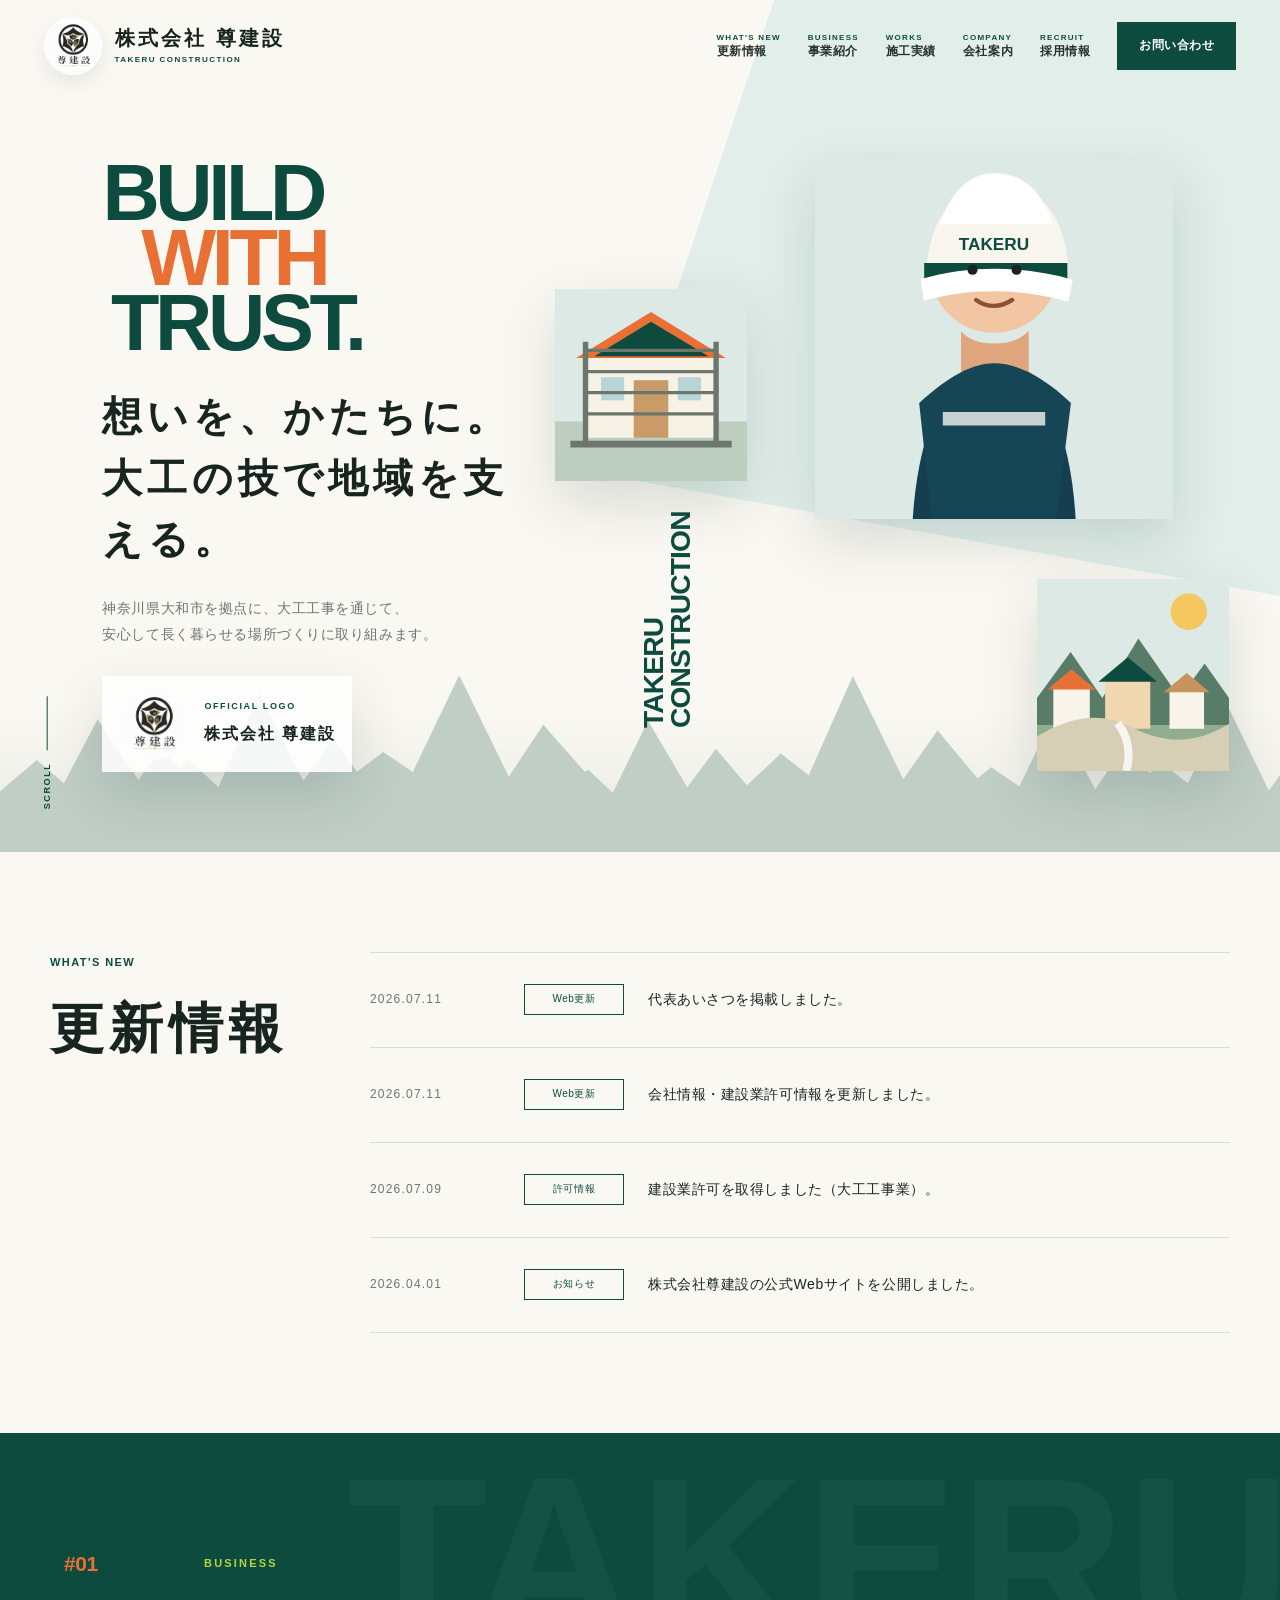
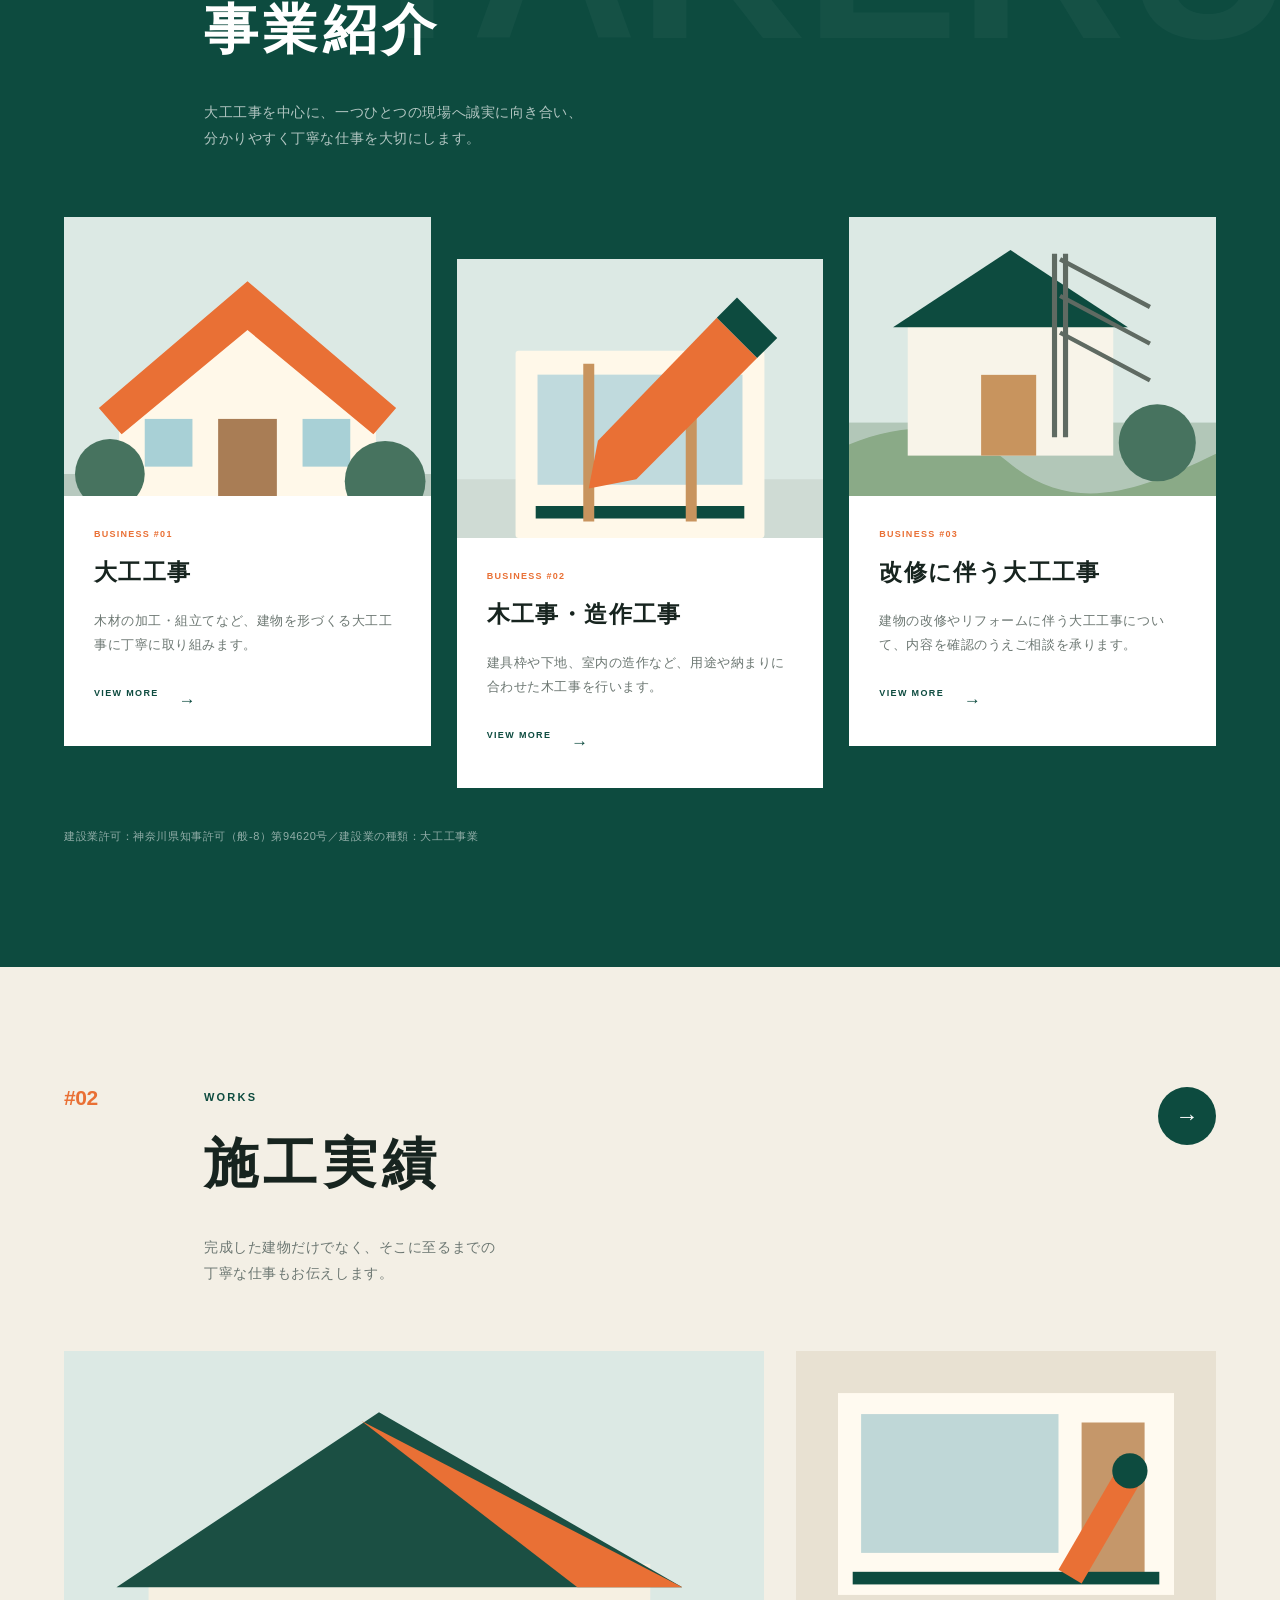
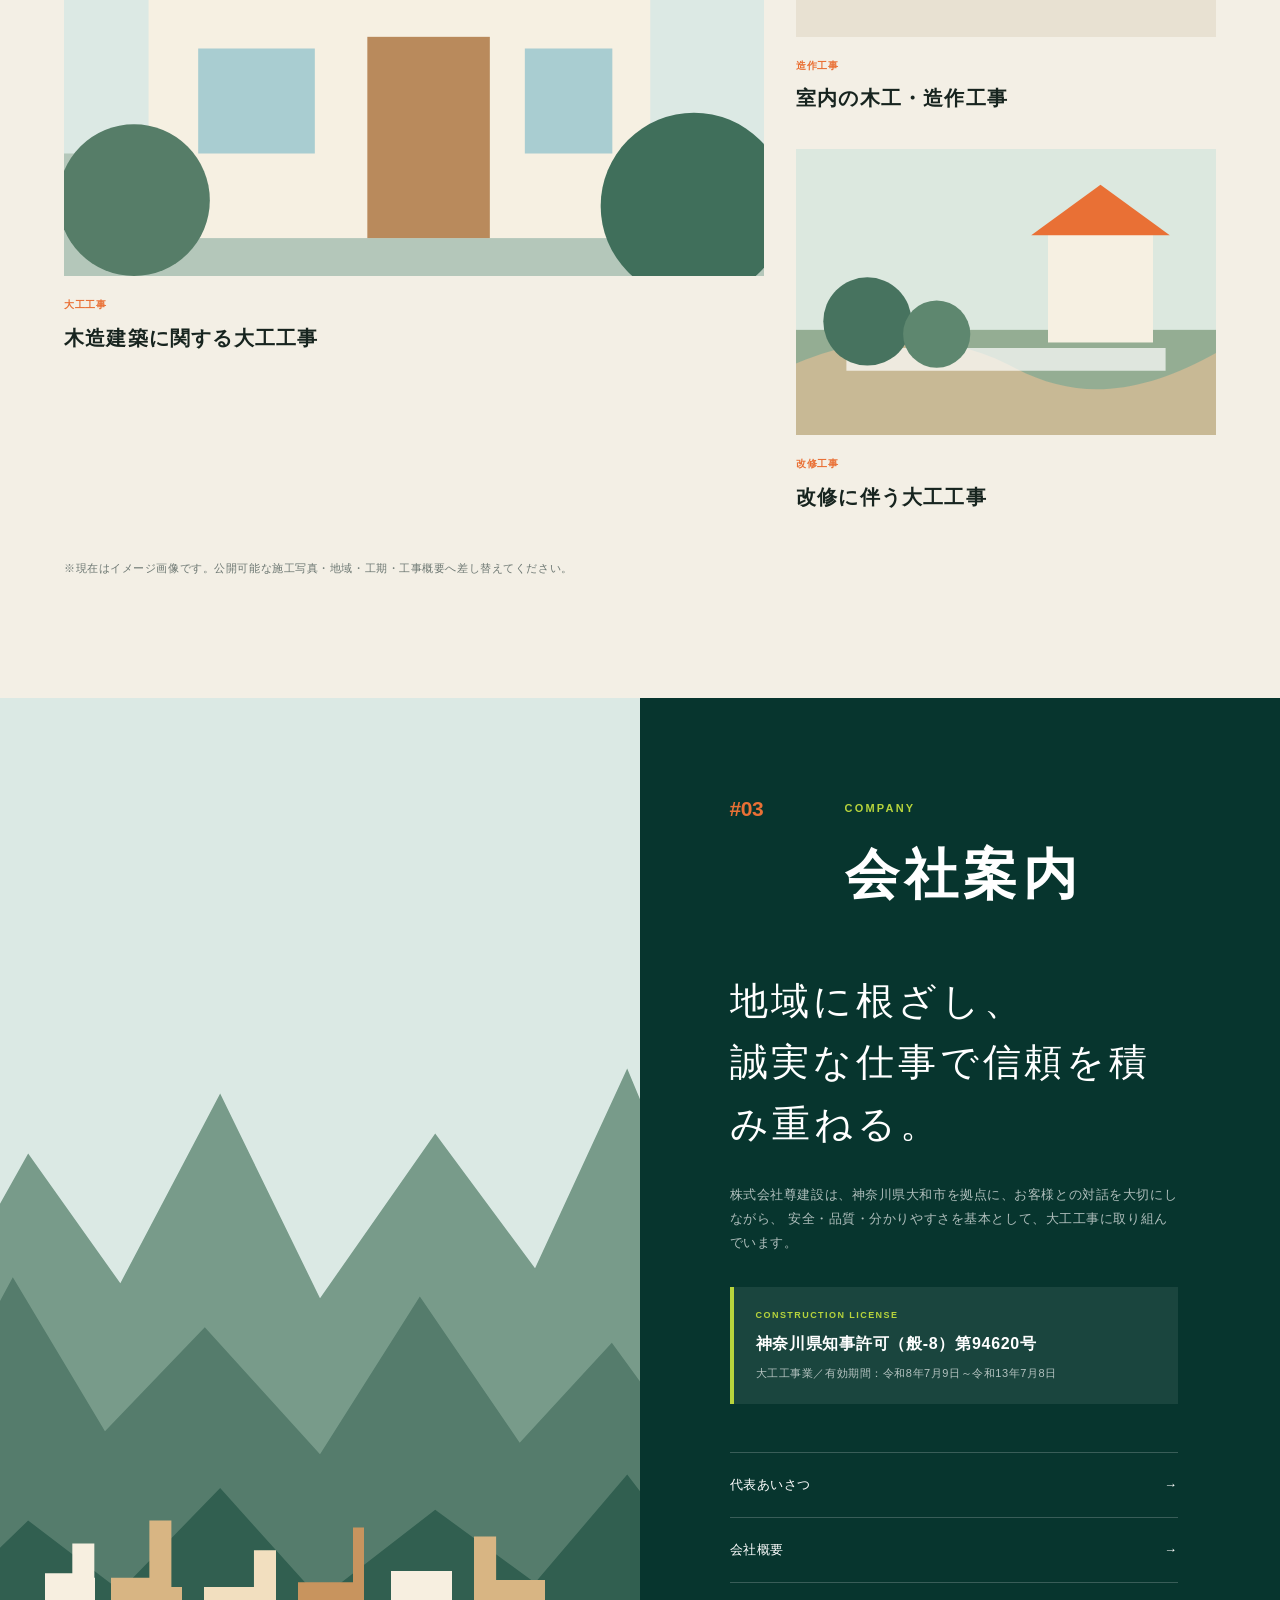
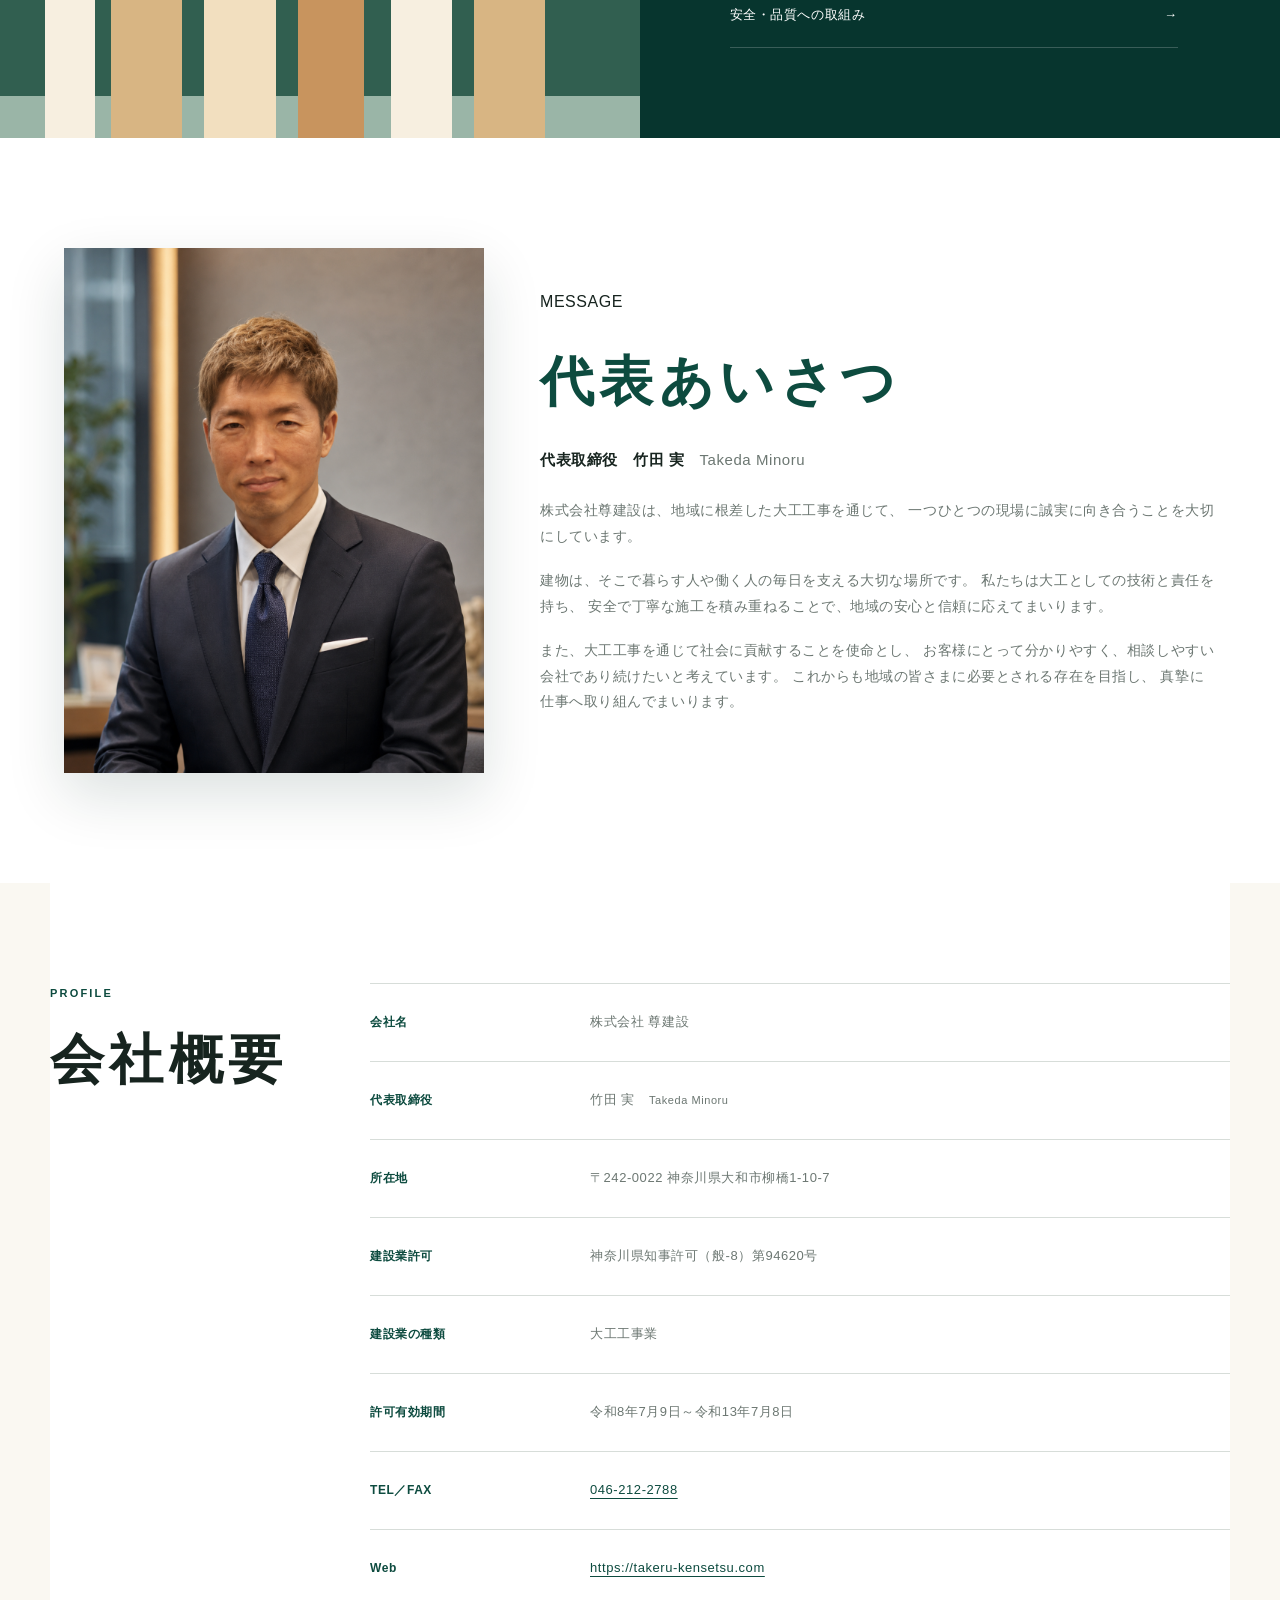
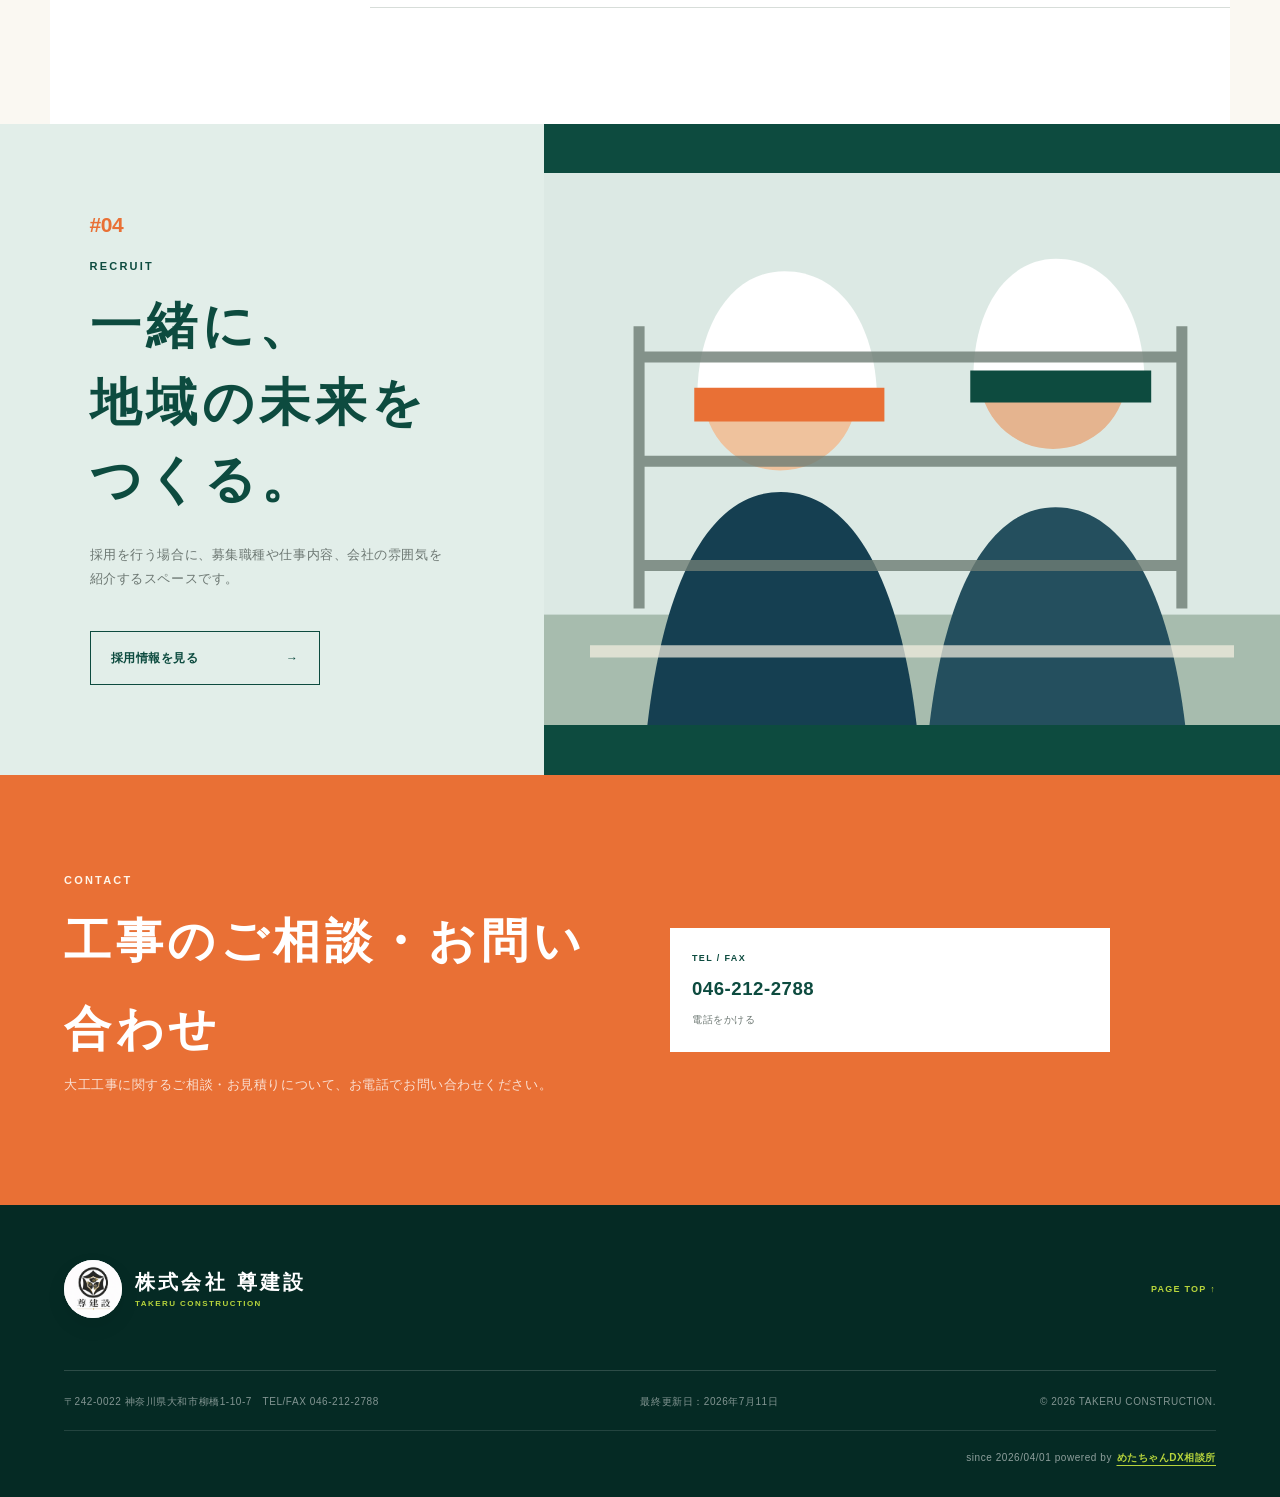
==== index.html @ 7cdf9775 "Add files via upload" ====
<!doctype html>
<html lang="ja">
<head>
  <meta charset="utf-8">
  <meta name="viewport" content="width=device-width, initial-scale=1">
  <meta name="description" content="株式会社尊建設の公式Webサイト。神奈川県大和市を拠点に、大工工事を通じて地域の暮らしと未来を支えます。">
  <meta name="theme-color" content="#0d4b3f">
  <meta property="og:title" content="株式会社尊建設｜地域の明日をつくる">
  <meta property="og:description" content="神奈川県大和市を拠点に、大工工事を通じて地域の暮らしと未来を支える建設会社です。">
  <meta property="og:type" content="website">
  <meta name="date" content="2026-07-11">
  <title>株式会社尊建設｜神奈川県大和市の大工工事</title>
  <link rel="canonical" href="https://takeru-kensetsu.com/">
  <link rel="icon" href="favicon.ico" sizes="any">
  <link rel="icon" type="image/png" href="assets/favicon.png">
  <link rel="apple-touch-icon" href="assets/apple-touch-icon.png">
  <link rel="stylesheet" href="assets/style.css">
  <script type="application/ld+json">
{
  "@context": "https://schema.org",
  "@type": "GeneralContractor",
  "name": "株式会社 尊建設",
  "url": "https://takeru-kensetsu.com/",
  "logo": "https://takeru-kensetsu.com/assets/images/logo.png",
  "telephone": "+81-46-212-2788",
  "dateModified": "2026-07-11",
  "address": {
    "@type": "PostalAddress",
    "postalCode": "242-0022",
    "addressRegion": "神奈川県",
    "addressLocality": "大和市",
    "streetAddress": "柳橋1-10-7",
    "addressCountry": "JP"
  },
  "founder": {
    "@type": "Person",
    "name": "竹田 実"
  }
}
  </script>
</head>
<body>
  <header class="site-header" id="siteHeader">
    <a class="brand" href="#top" aria-label="株式会社尊建設 トップへ">
      <img class="brand-logo" src="assets/images/logo.png" alt="株式会社尊建設 ロゴ">
      <span class="brand-text">
        <strong>株式会社 尊建設</strong>
        <small>TAKERU CONSTRUCTION</small>
      </span>
    </a>

    <button class="menu-button" id="menuButton" type="button"
      aria-label="メニューを開く" aria-controls="globalNav" aria-expanded="false">
      <span></span><span></span><span></span>
    </button>

    <nav class="global-nav" id="globalNav" aria-label="メインメニュー">
      <a href="#news"><span>WHAT&#39;S NEW</span>更新情報</a>
      <a href="#business"><span>BUSINESS</span>事業紹介</a>
      <a href="#works"><span>WORKS</span>施工実績</a>
      <a href="#company"><span>COMPANY</span>会社案内</a>
      <a href="#recruit"><span>RECRUIT</span>採用情報</a>
      <a class="nav-contact" href="#contact">お問い合わせ</a>
    </nav>
  </header>

  <main id="top">
    <section class="hero" aria-labelledby="heroTitle">
      <div class="hero-tree" aria-hidden="true"></div>

      <div class="hero-copy">
        <p class="hero-en">
          <span>BUILD</span>
          <span>WITH</span>
          <span>TRUST.</span>
        </p>
        <h1 id="heroTitle">想いを、かたちに。<br>大工の技で地域を支える。</h1>
        <p class="hero-sub">
          神奈川県大和市を拠点に、大工工事を通じて、<br>
          安心して長く暮らせる場所づくりに取り組みます。
        </p>
        <div class="hero-logo-badge">
          <img src="assets/images/logo.png" alt="株式会社尊建設 ロゴ">
          <div>
            <small>OFFICIAL LOGO</small>
            <strong>株式会社 尊建設</strong>
          </div>
        </div>
      </div>

      <div class="hero-visual" aria-label="尊建設の仕事を表すイメージ">
        <figure class="visual-card visual-main">
          <img src="assets/images/hero-worker.svg" alt="現場で働く作業員を表したイラスト">
        </figure>
        <figure class="visual-card visual-sub visual-sub-a">
          <img src="assets/images/hero-building.svg" alt="建築現場を表したイラスト">
        </figure>
        <figure class="visual-card visual-sub visual-sub-b">
          <img src="assets/images/hero-community.svg" alt="地域の街並みを表したイラスト">
        </figure>
        <div class="hero-label">TAKERU<br>CONSTRUCTION</div>
      </div>

      <a class="scroll-guide" href="#news">
        <span>SCROLL</span>
        <i aria-hidden="true"></i>
      </a>
    </section>

    <section class="news section-wrap" id="news">
      <div class="section-side">
        <p class="section-index">WHAT&#39;S NEW</p>
        <h2>更新情報</h2>
      </div>

      <div class="news-list">
        <article class="news-item">
          <time datetime="2026-07-11">2026.07.11</time>
          <span class="news-category">Web更新</span>
          <a href="#message">代表あいさつを掲載しました。</a>
        </article>
        <article class="news-item">
          <time datetime="2026-07-11">2026.07.11</time>
          <span class="news-category">Web更新</span>
          <a href="#profile">会社情報・建設業許可情報を更新しました。</a>
        </article>
        <article class="news-item">
          <time datetime="2026-07-09">2026.07.09</time>
          <span class="news-category">許可情報</span>
          <a href="#profile">建設業許可を取得しました（大工工事業）。</a>
        </article>
        <article class="news-item">
          <time datetime="2026-04-01">2026.04.01</time>
          <span class="news-category">お知らせ</span>
          <a href="#contact">株式会社尊建設の公式Webサイトを公開しました。</a>
        </article>
      </div>
    </section>

    <section class="business" id="business">
      <div class="section-heading section-heading-light">
        <p class="number">#01</p>
        <div>
          <p class="section-index">BUSINESS</p>
          <h2>事業紹介</h2>
          <p class="section-lead">
            大工工事を中心に、一つひとつの現場へ誠実に向き合い、<br>
            分かりやすく丁寧な仕事を大切にします。
          </p>
        </div>
      </div>

      <div class="business-cards">
        <article class="business-card">
          <div class="business-image">
            <img src="assets/images/business-building.svg" alt="">
          </div>
          <div class="business-body">
            <p class="card-number">BUSINESS #01</p>
            <h3>大工工事</h3>
            <p>木材の加工・組立てなど、建物を形づくる大工工事に丁寧に取り組みます。</p>
            <span class="text-link">VIEW MORE <i>→</i></span>
          </div>
        </article>

        <article class="business-card">
          <div class="business-image">
            <img src="assets/images/business-renovation.svg" alt="">
          </div>
          <div class="business-body">
            <p class="card-number">BUSINESS #02</p>
            <h3>木工事・造作工事</h3>
            <p>建具枠や下地、室内の造作など、用途や納まりに合わせた木工事を行います。</p>
            <span class="text-link">VIEW MORE <i>→</i></span>
          </div>
        </article>

        <article class="business-card">
          <div class="business-image">
            <img src="assets/images/business-exterior.svg" alt="">
          </div>
          <div class="business-body">
            <p class="card-number">BUSINESS #03</p>
            <h3>改修に伴う大工工事</h3>
            <p>建物の改修やリフォームに伴う大工工事について、内容を確認のうえご相談を承ります。</p>
            <span class="text-link">VIEW MORE <i>→</i></span>
          </div>
        </article>
      </div>

      <p class="provisional-note">
        建設業許可：神奈川県知事許可（般-8）第94620号／建設業の種類：大工工事業
      </p>
    </section>

    <section class="works" id="works">
      <div class="section-heading">
        <p class="number">#02</p>
        <div>
          <p class="section-index">WORKS</p>
          <h2>施工実績</h2>
          <p class="section-lead">
            完成した建物だけでなく、そこに至るまでの<br>
            丁寧な仕事もお伝えします。
          </p>
        </div>
        <a class="round-link" href="#contact" aria-label="施工実績一覧へ">→</a>
      </div>

      <div class="works-grid">
        <article class="work-card work-large">
          <div class="work-image">
            <img src="assets/images/work-house.svg" alt="住宅施工事例のイメージ">
          </div>
          <p class="work-type">大工工事</p>
          <h3>木造建築に関する大工工事</h3>
        </article>
        <article class="work-card">
          <div class="work-image">
            <img src="assets/images/work-renovation.svg" alt="改修工事事例のイメージ">
          </div>
          <p class="work-type">造作工事</p>
          <h3>室内の木工・造作工事</h3>
        </article>
        <article class="work-card">
          <div class="work-image">
            <img src="assets/images/work-exterior.svg" alt="外構工事事例のイメージ">
          </div>
          <p class="work-type">改修工事</p>
          <h3>改修に伴う大工工事</h3>
        </article>
      </div>

      <p class="provisional-note dark-note">
        ※現在はイメージ画像です。公開可能な施工写真・地域・工期・工事概要へ差し替えてください。
      </p>
    </section>

    <section class="company" id="company">
      <div class="company-photo" aria-hidden="true">
        <div class="company-landscape">
          <span class="mountain mountain-a"></span>
          <span class="mountain mountain-b"></span>
          <span class="mountain mountain-c"></span>
          <span class="town"></span>
        </div>
      </div>

      <div class="company-content">
        <div class="section-heading section-heading-light">
          <p class="number">#03</p>
          <div>
            <p class="section-index">COMPANY</p>
            <h2>会社案内</h2>
          </div>
        </div>

        <p class="company-message">
          地域に根ざし、<br>
          誠実な仕事で信頼を積み重ねる。
        </p>
        <p class="company-text">
          株式会社尊建設は、神奈川県大和市を拠点に、お客様との対話を大切にしながら、
          安全・品質・分かりやすさを基本として、大工工事に取り組んでいます。
        </p>

        <div class="permit-badge">
          <small>CONSTRUCTION LICENSE</small>
          <strong>神奈川県知事許可（般-8）第94620号</strong>
          <span>大工工事業／有効期間：令和8年7月9日～令和13年7月8日</span>
        </div>

        <div class="company-links">
          <a href="#message">代表あいさつ <span>→</span></a>
          <a href="#profile">会社概要 <span>→</span></a>
          <a href="#contact">安全・品質への取組み <span>→</span></a>
        </div>
      </div>
    </section>

    <section class="message" id="message">
      <div class="message-inner">
        <div class="message-photo">
          <img src="assets/images/president-takeda-minoru.png" alt="株式会社尊建設 代表取締役 竹田実">
        </div>
        <div class="message-content">
          <p class="section-index">MESSAGE</p>
          <h2>代表あいさつ</h2>
          <p class="message-role">代表取締役　竹田 実 <span>Takeda Minoru</span></p>
          <div class="message-body">
            <p>
              株式会社尊建設は、地域に根差した大工工事を通じて、
              一つひとつの現場に誠実に向き合うことを大切にしています。
            </p>
            <p>
              建物は、そこで暮らす人や働く人の毎日を支える大切な場所です。
              私たちは大工としての技術と責任を持ち、
              安全で丁寧な施工を積み重ねることで、地域の安心と信頼に応えてまいります。
            </p>
            <p>
              また、大工工事を通じて社会に貢献することを使命とし、
              お客様にとって分かりやすく、相談しやすい会社であり続けたいと考えています。
              これからも地域の皆さまに必要とされる存在を目指し、
              真摯に仕事へ取り組んでまいります。
            </p>
          </div>
        </div>
      </div>
    </section>

    <section class="profile section-wrap" id="profile">
      <div class="section-side">
        <p class="section-index">PROFILE</p>
        <h2>会社概要</h2>
      </div>
      <dl class="profile-list">
        <div><dt>会社名</dt><dd>株式会社 尊建設</dd></div>
        <div><dt>代表取締役</dt><dd>竹田 実 <span class="profile-en">Takeda Minoru</span></dd></div>
        <div><dt>所在地</dt><dd>〒242-0022 神奈川県大和市柳橋1-10-7</dd></div>
        <div><dt>建設業許可</dt><dd>神奈川県知事許可（般-8）第94620号</dd></div>
        <div><dt>建設業の種類</dt><dd>大工工事業</dd></div>
        <div><dt>許可有効期間</dt><dd>令和8年7月9日～令和13年7月8日</dd></div>
        <div><dt>TEL／FAX</dt><dd><a href="tel:0462122788">046-212-2788</a></dd></div>
        <div><dt>Web</dt><dd><a href="https://takeru-kensetsu.com/">https://takeru-kensetsu.com</a></dd></div>
      </dl>
    </section>

    <section class="recruit" id="recruit">
      <div class="recruit-copy">
        <p class="number">#04</p>
        <p class="section-index">RECRUIT</p>
        <h2>一緒に、<br>地域の未来をつくる。</h2>
        <p>
          採用を行う場合に、募集職種や仕事内容、会社の雰囲気を紹介するスペースです。
        </p>
        <a class="outline-link" href="#contact">採用情報を見る <span>→</span></a>
      </div>
      <div class="recruit-visual">
        <img src="assets/images/recruit.svg" alt="建設現場で働く仲間を表したイラスト">
      </div>
    </section>

    <section class="contact" id="contact">
      <div>
        <p class="section-index">CONTACT</p>
        <h2>工事のご相談・お問い合わせ</h2>
        <p>大工工事に関するご相談・お見積りについて、お電話でお問い合わせください。</p>
      </div>
      <div class="contact-actions contact-actions-single">
        <a class="contact-item" href="tel:0462122788">
          <small>TEL / FAX</small>
          <strong>046-212-2788</strong>
          <span>電話をかける</span>
        </a>
      </div>
    </section>
  </main>

  <footer class="site-footer">
    <div class="footer-top">
      <a class="brand footer-brand" href="#top">
        <img class="brand-logo" src="assets/images/logo.png" alt="株式会社尊建設 ロゴ">
        <span class="brand-text">
          <strong>株式会社 尊建設</strong>
          <small>TAKERU CONSTRUCTION</small>
        </span>
      </a>
      <a class="page-top" href="#top">PAGE TOP ↑</a>
    </div>
    <div class="footer-bottom">
      <p>〒242-0022 神奈川県大和市柳橋1-10-7　TEL/FAX 046-212-2788</p>
      <p>最終更新日：<time datetime="2026-07-11">2026年7月11日</time></p>
      <p>© <span id="year"></span> TAKERU CONSTRUCTION.</p>
    </div>
    <div class="footer-credit">
      <span>since 2026/04/01 powered by</span>
      <a href="https://metachan.jp/" target="_blank" rel="noopener noreferrer">
        めたちゃんDX相談所
      </a>
    </div>
  </footer>

  <script src="assets/script.js"></script>
</body>
</html>
---- assets/style.css ----
@charset "UTF-8";

:root {
  --green: #0d4b3f;
  --green-dark: #07352e;
  --green-light: #e2eee9;
  --lime: #b7d43c;
  --orange: #e97035;
  --sand: #f3efe5;
  --cream: #faf8f2;
  --ink: #17241f;
  --muted: #6c7772;
  --white: #fff;
  --line: #d7ddd9;
  --shadow: 0 22px 55px rgba(9, 45, 38, .14);
  --radius: 2px;
}

* { box-sizing: border-box; }
html { scroll-behavior: smooth; }
body {
  margin: 0;
  color: var(--ink);
  background: var(--cream);
  font-family: "Noto Sans JP", "Hiragino Kaku Gothic ProN", "Yu Gothic", sans-serif;
  line-height: 1.85;
  letter-spacing: .035em;
}
img { display: block; width: 100%; }
a { color: inherit; text-decoration: none; }
button { font: inherit; }
h1, h2, h3, p, figure, dl, dd { margin-top: 0; }
section { scroll-margin-top: 88px; }

.site-header {
  position: fixed;
  inset: 0 0 auto;
  z-index: 50;
  display: flex;
  align-items: center;
  justify-content: space-between;
  height: 92px;
  padding: 0 3.4vw;
  transition: background .3s, box-shadow .3s, height .3s;
}
.site-header.is-scrolled {
  height: 76px;
  background: rgba(250, 248, 242, .95);
  box-shadow: 0 8px 30px rgba(10, 46, 39, .08);
  backdrop-filter: blur(14px);
}
.brand {
  display: inline-flex;
  align-items: center;
  gap: 13px;
  position: relative;
  z-index: 3;
}
.brand-logo {
  width: 58px;
  height: 58px;
  display: block;
  object-fit: contain;
  border-radius: 50%;
  background: #fff;
  box-shadow: 0 8px 20px rgba(0,0,0,.08);
}
.brand-text {
  display: flex;
  flex-direction: column;
  line-height: 1.15;
}
.brand-text strong {
  font-size: 20px;
  letter-spacing: .16em;
}
.brand-text small {
  margin-top: 5px;
  color: var(--green);
  font-size: 8px;
  font-weight: 800;
  letter-spacing: .18em;
}

.global-nav {
  display: flex;
  align-items: center;
  gap: clamp(18px, 2.1vw, 36px);
}
.global-nav a {
  display: flex;
  flex-direction: column;
  color: #26332e;
  font-size: 12px;
  font-weight: 700;
  line-height: 1.45;
}
.global-nav a span {
  color: var(--green);
  font-size: 8px;
  letter-spacing: .16em;
}
.global-nav .nav-contact {
  min-height: 48px;
  padding: 0 22px;
  display: grid;
  place-items: center;
  color: #fff;
  background: var(--green);
}
.menu-button { display: none; }

.hero {
  min-height: 830px;
  padding: 160px 4vw 80px;
  position: relative;
  display: grid;
  grid-template-columns: .82fr 1.18fr;
  align-items: center;
  overflow: hidden;
  background: var(--cream);
}
.hero::before {
  content: "";
  position: absolute;
  top: 0;
  right: 0;
  width: 52%;
  height: 70%;
  background: var(--green-light);
  clip-path: polygon(24% 0, 100% 0, 100% 100%, 0 80%);
  z-index: 0;
}
.hero-tree {
  position: absolute;
  inset: auto 0 0;
  height: 200px;
  opacity: .24;
  background:
    linear-gradient(to top, rgba(13,75,63,.32), transparent 70%),
    url("images/trees.svg") center bottom / cover no-repeat;
}
.hero-copy {
  position: relative;
  z-index: 2;
  padding-left: 4vw;
}
.hero-en {
  margin-bottom: 32px;
  color: var(--green);
  font-family: Arial, Helvetica, sans-serif;
  font-size: clamp(42px, 6.2vw, 88px);
  font-weight: 900;
  letter-spacing: -.055em;
  line-height: .82;
}
.hero-en span { display: block; }
.hero-en span:nth-child(2) {
  margin-left: 9%;
  color: var(--orange);
}
.hero-en span:nth-child(3) { margin-left: 2%; }
.hero h1 {
  margin: 0 0 24px;
  font-family: "Yu Mincho", "Hiragino Mincho ProN", serif;
  font-size: clamp(28px, 3.1vw, 46px);
  line-height: 1.55;
  letter-spacing: .12em;
}
.hero-sub {
  color: var(--muted);
  font-size: 14px;
}
.hero-logo-badge {
  margin-top: 28px;
  width: fit-content;
  padding: 12px 16px;
  display: flex;
  align-items: center;
  gap: 14px;
  background: rgba(255,255,255,.86);
  box-shadow: var(--shadow);
}
.hero-logo-badge img {
  width: 72px;
  height: 72px;
  object-fit: contain;
  border-radius: 50%;
  background: #fff;
}
.hero-logo-badge small {
  display: block;
  color: var(--green);
  font-size: 9px;
  font-weight: 900;
  letter-spacing: .18em;
}
.hero-logo-badge strong {
  display: block;
  margin-top: 4px;
  color: var(--ink);
  font-size: 16px;
  letter-spacing: .12em;
}
.hero-visual {
  position: relative;
  z-index: 2;
  min-height: 610px;
}
.visual-card {
  position: absolute;
  margin: 0;
  overflow: hidden;
  background: #d9e8e2;
  box-shadow: var(--shadow);
}
.visual-main {
  top: 0;
  right: 8%;
  width: min(28vw, 410px);
}
.visual-sub {
  width: min(15vw, 220px);
}
.visual-sub-a {
  left: 3%;
  top: 21%;
}
.visual-sub-b {
  right: 0;
  bottom: 0;
}
.hero-label {
  position: absolute;
  left: 23%;
  bottom: 7%;
  color: var(--green);
  font: 900 clamp(20px, 2.2vw, 32px)/.96 Arial, sans-serif;
  letter-spacing: -.03em;
  transform: rotate(-90deg);
  transform-origin: left bottom;
}
.scroll-guide {
  position: absolute;
  left: 3.7vw;
  bottom: 34px;
  z-index: 3;
  display: flex;
  align-items: center;
  gap: 12px;
  color: var(--green);
  font-size: 9px;
  font-weight: 900;
  letter-spacing: .18em;
  transform: rotate(-90deg);
  transform-origin: left center;
}
.scroll-guide i {
  display: block;
  width: 54px;
  height: 1px;
  background: var(--green);
}

.section-wrap {
  width: min(1180px, calc(100% - 56px));
  margin-inline: auto;
  padding: 100px 0;
  display: grid;
  grid-template-columns: 250px 1fr;
  gap: 70px;
}
.section-side .section-index,
.section-heading .section-index,
.recruit .section-index,
.contact .section-index {
  margin-bottom: 8px;
  color: var(--green);
  font-size: 11px;
  font-weight: 900;
  letter-spacing: .2em;
}
.section-side h2,
.section-heading h2,
.contact h2 {
  margin: 0;
  font-family: "Yu Mincho", "Hiragino Mincho ProN", serif;
  font-size: clamp(32px, 4.2vw, 55px);
  font-weight: 600;
  letter-spacing: .1em;
}
.news-list { border-top: 1px solid var(--line); }
.news-item {
  min-height: 95px;
  display: grid;
  grid-template-columns: 130px 100px 1fr;
  align-items: center;
  gap: 24px;
  border-bottom: 1px solid var(--line);
}
.news-item time {
  color: var(--muted);
  font-size: 12px;
  letter-spacing: .1em;
}
.news-category {
  padding: 5px 8px;
  color: var(--green);
  border: 1px solid var(--green);
  font-size: 10px;
  text-align: center;
}
.news-item a,
.news-item p {
  margin: 0;
  font-size: 14px;
}
.news-item a:hover { color: var(--orange); }

.business {
  padding: 120px max(5vw, 28px);
  color: #fff;
  background: var(--green);
  position: relative;
  overflow: hidden;
}
.business::after {
  content: "TAKERU";
  position: absolute;
  right: -1vw;
  top: 10px;
  color: rgba(255,255,255,.035);
  font: 900 clamp(110px, 18vw, 270px)/1 Arial, sans-serif;
  pointer-events: none;
}
.section-heading {
  width: min(1180px, 100%);
  margin: 0 auto 65px;
  display: grid;
  grid-template-columns: 105px 1fr auto;
  gap: 35px;
  align-items: start;
  position: relative;
  z-index: 2;
}
.section-heading .number,
.recruit .number {
  color: var(--orange);
  font: 900 21px/1 Arial, sans-serif;
  letter-spacing: -.02em;
}
.section-heading-light .section-index { color: var(--lime); }
.section-heading-light h2 { color: #fff; }
.section-lead {
  margin: 20px 0 0;
  color: var(--muted);
  font-size: 14px;
}
.section-heading-light .section-lead { color: rgba(255,255,255,.68); }

.business-cards {
  width: min(1180px, 100%);
  margin-inline: auto;
  position: relative;
  z-index: 2;
  display: grid;
  grid-template-columns: repeat(3, 1fr);
  gap: 26px;
}
.business-card {
  color: var(--ink);
  background: #fff;
  transition: transform .3s, box-shadow .3s;
}
.business-card:nth-child(2) { transform: translateY(42px); }
.business-card:hover {
  transform: translateY(-8px);
  box-shadow: 0 24px 60px rgba(0,0,0,.2);
}
.business-card:nth-child(2):hover { transform: translateY(34px); }
.business-image { background: var(--green-light); }
.business-body { padding: 30px; }
.card-number {
  margin-bottom: 10px;
  color: var(--orange);
  font-size: 9px;
  font-weight: 900;
  letter-spacing: .14em;
}
.business-card h3 {
  margin-bottom: 14px;
  font-family: "Yu Mincho", serif;
  font-size: 23px;
  letter-spacing: .06em;
}
.business-card p:not(.card-number) {
  color: var(--muted);
  font-size: 13px;
}
.text-link {
  display: inline-flex;
  gap: 20px;
  margin-top: 15px;
  color: var(--green);
  font-size: 9px;
  font-weight: 900;
  letter-spacing: .15em;
}
.text-link i { font-style: normal; font-size: 17px; }
.provisional-note {
  width: min(1180px, 100%);
  margin: 80px auto 0;
  color: rgba(255,255,255,.55);
  font-size: 11px;
}

.works {
  padding: 120px max(5vw, 28px);
  background: var(--sand);
}
.round-link {
  width: 58px;
  height: 58px;
  display: grid;
  place-items: center;
  color: #fff;
  background: var(--green);
  border-radius: 50%;
  font-size: 23px;
}
.works-grid {
  width: min(1180px, 100%);
  margin-inline: auto;
  display: grid;
  grid-template-columns: 1.25fr .75fr;
  grid-template-rows: repeat(2, auto);
  gap: 32px;
}
.work-card { min-width: 0; }
.work-large { grid-row: 1 / 3; }
.work-image {
  overflow: hidden;
  background: #dfe9e4;
}
.work-card img { transition: transform .5s; }
.work-card:hover img { transform: scale(1.025); }
.work-type {
  margin: 20px 0 5px;
  color: var(--orange);
  font-size: 10px;
  font-weight: 800;
}
.work-card h3 {
  margin: 0;
  font-family: "Yu Mincho", serif;
  font-size: 20px;
  letter-spacing: .06em;
}
.dark-note {
  margin-top: 42px;
  color: var(--muted);
}

.company {
  min-height: 760px;
  display: grid;
  grid-template-columns: 1fr 1fr;
  background: var(--green-dark);
  color: #fff;
}
.company-photo {
  position: relative;
  overflow: hidden;
  min-height: 720px;
  background: linear-gradient(#dbe9e4 0 58%, #9ab5a7 58% 100%);
}
.company-landscape { position: absolute; inset: 0; overflow: hidden; }
.mountain {
  position: absolute;
  left: -10%;
  right: -10%;
  bottom: 25%;
  height: 48%;
  background: #789b8a;
  clip-path: polygon(0 68%, 12% 35%, 24% 61%, 37% 23%, 50% 64%, 65% 31%, 78% 58%, 90% 18%, 100% 55%, 100% 100%, 0 100%);
}
.mountain-b {
  bottom: 14%;
  height: 37%;
  background: #557c6c;
  transform: scaleX(-1);
}
.mountain-c {
  bottom: 4%;
  height: 26%;
  background: #315f50;
}
.town {
  position: absolute;
  left: 7%;
  right: 7%;
  bottom: 0;
  height: 22%;
  background:
    linear-gradient(90deg,
      #f7efe0 0 9%, transparent 9% 12%,
      #d8b583 12% 25%, transparent 25% 29%,
      #f2dfbf 29% 42%, transparent 42% 46%,
      #c8945e 46% 58%, transparent 58% 63%,
      #f7efe0 63% 74%, transparent 74% 78%,
      #d8b583 78% 91%, transparent 91%);
  clip-path: polygon(0 28%, 5% 28%, 5% 15%, 9% 15%, 9% 30%, 19% 30%, 19% 5%, 23% 5%, 23% 34%, 38% 34%, 38% 18%, 43% 18%, 43% 32%, 56% 32%, 56% 8%, 61% 8%, 61% 27%, 77% 27%, 77% 12%, 82% 12%, 82% 31%, 100% 31%, 100% 100%, 0 100%);
}
.company-content {
  padding: 100px 8vw 90px 7vw;
}
.company-content .section-heading {
  margin-bottom: 45px;
  grid-template-columns: 80px 1fr;
}
.company-message {
  margin-bottom: 28px;
  font-family: "Yu Mincho", serif;
  font-size: clamp(27px, 3vw, 42px);
  line-height: 1.6;
  letter-spacing: .1em;
}
.company-text {
  max-width: 560px;
  color: rgba(255,255,255,.68);
  font-size: 13px;
}
.company-links {
  margin-top: 48px;
  border-top: 1px solid rgba(255,255,255,.2);
}
.company-links a {
  padding: 20px 0;
  display: flex;
  justify-content: space-between;
  border-bottom: 1px solid rgba(255,255,255,.2);
  font-size: 13px;
}
.company-links a:hover { color: var(--lime); }

.profile { background: #fff; }
.profile-list { border-top: 1px solid var(--line); }
.profile-list div {
  min-height: 78px;
  display: grid;
  grid-template-columns: 180px 1fr;
  align-items: center;
  border-bottom: 1px solid var(--line);
}
.profile-list dt {
  color: var(--green);
  font-size: 12px;
  font-weight: 800;
}
.profile-list dd {
  color: var(--muted);
  font-size: 13px;
}

.recruit {
  min-height: 620px;
  display: grid;
  grid-template-columns: .85fr 1.15fr;
  background: var(--green-light);
}
.recruit-copy {
  padding: 90px 7vw;
  align-self: center;
}
.recruit .section-index { margin-bottom: 12px; }
.recruit h2 {
  margin: 0 0 25px;
  color: var(--green);
  font: 600 clamp(34px, 4vw, 55px)/1.5 "Yu Mincho", serif;
  letter-spacing: .1em;
}
.recruit-copy > p:not(.number):not(.section-index) {
  max-width: 490px;
  color: var(--muted);
  font-size: 13px;
}
.outline-link {
  min-width: 230px;
  margin-top: 26px;
  padding: 15px 20px;
  display: inline-flex;
  justify-content: space-between;
  border: 1px solid var(--green);
  color: var(--green);
  font-size: 12px;
  font-weight: 800;
}
.recruit-visual {
  display: grid;
  place-items: center;
  overflow: hidden;
  background: var(--green);
}
.recruit-visual img { max-width: 760px; }

.contact {
  padding: 95px max(5vw, 28px);
  display: grid;
  grid-template-columns: 1fr 1fr;
  gap: 60px;
  align-items: center;
  color: #fff;
  background: var(--orange);
}
.contact .section-index { color: #fff5e9; }
.contact h2 { font-size: clamp(30px, 3.7vw, 50px); }
.contact p { color: rgba(255,255,255,.78); font-size: 13px; }
.contact-actions {
  display: grid;
  grid-template-columns: .7fr 1.3fr;
  gap: 15px;
}
.contact-disabled {
  min-height: 105px;
  padding: 22px;
  display: flex;
  flex-direction: column;
  justify-content: center;
  background: #fff;
  color: var(--green);
}
.contact-disabled small {
  font-size: 9px;
  font-weight: 900;
  letter-spacing: .15em;
}
.contact-disabled strong {
  margin-top: 5px;
  font-size: 18px;
}
.contact-mail { color: #fff; background: var(--green); }
.contact-mail strong { font-size: 13px; }

.site-footer {
  padding: 55px max(5vw, 28px) 30px;
  color: #fff;
  background: #052a24;
}
.footer-top,
.footer-bottom {
  display: flex;
  justify-content: space-between;
  align-items: center;
  gap: 25px;
}
.footer-brand .brand-logo { background: #fff; }
.footer-brand .brand-text small { color: var(--lime); }
.page-top {
  color: var(--lime);
  font-size: 9px;
  font-weight: 900;
  letter-spacing: .14em;
}
.footer-bottom {
  margin-top: 52px;
  padding-top: 22px;
  border-top: 1px solid rgba(255,255,255,.16);
  color: rgba(255,255,255,.5);
  font-size: 10px;
}
.footer-bottom p { margin: 0; }

@media (max-width: 1050px) {
  .global-nav { gap: 15px; }
  .global-nav a:not(.nav-contact) { display: none; }
  .hero { grid-template-columns: .9fr 1.1fr; }
  .visual-main { width: 36vw; }
  .visual-sub { width: 18vw; }
}

@media (max-width: 760px) {
  body { line-height: 1.75; }
  section { scroll-margin-top: 67px; }
  .site-header,
  .site-header.is-scrolled {
    height: 68px;
    padding: 0 18px;
  }
  .brand-logo { width: 44px; height: 44px; }
  .brand-text strong { font-size: 16px; }
  .brand-text small { font-size: 6.5px; }
  .menu-button {
    width: 44px;
    height: 44px;
    padding: 9px;
    display: flex;
    flex-direction: column;
    justify-content: center;
    gap: 5px;
    border: 0;
    background: var(--green);
  }
  .menu-button span {
    width: 100%;
    height: 1px;
    display: block;
    background: #fff;
    transition: .25s;
  }
  .menu-button.is-open span:nth-child(1) { transform: translateY(6px) rotate(45deg); }
  .menu-button.is-open span:nth-child(2) { opacity: 0; }
  .menu-button.is-open span:nth-child(3) { transform: translateY(-6px) rotate(-45deg); }
  .global-nav {
    position: fixed;
    inset: 68px 0 auto;
    display: none;
    padding: 25px 22px 30px;
    background: rgba(250,248,242,.98);
    box-shadow: 0 18px 30px rgba(5,42,36,.1);
    flex-direction: column;
    align-items: stretch;
    gap: 0;
  }
  .global-nav.is-open { display: flex; }
  .global-nav a,
  .global-nav a:not(.nav-contact) {
    min-height: 55px;
    display: flex;
    justify-content: center;
    border-bottom: 1px solid var(--line);
  }
  .global-nav .nav-contact { margin-top: 18px; }

  .hero {
    min-height: 900px;
    padding: 120px 20px 70px;
    display: block;
  }
  .hero::before { width: 80%; height: 43%; }
  .hero-copy { padding-left: 4px; }
  .hero-en {
    margin-bottom: 26px;
    font-size: clamp(54px, 18vw, 78px);
  }
  .hero h1 { font-size: 27px; }
  .hero-sub { font-size: 12px; }
  .hero-visual {
    min-height: 400px;
    margin-top: 38px;
  }
  .visual-main {
    right: 5%;
    width: min(60vw, 290px);
  }
  .visual-sub { width: min(30vw, 145px); }
  .visual-sub-a { left: 0; top: 25%; }
  .visual-sub-b { right: 0; bottom: -5%; }
  .hero-label { left: 22%; bottom: 1%; font-size: 18px; }
  .scroll-guide { display: none; }
  .hero-tree { height: 115px; }

  .section-wrap {
    width: min(100% - 36px, 660px);
    padding: 75px 0;
    grid-template-columns: 1fr;
    gap: 35px;
  }
  .section-side h2,
  .section-heading h2,
  .contact h2 { font-size: 34px; }
  .news-item {
    padding: 20px 0;
    grid-template-columns: 100px 1fr;
    gap: 8px 15px;
  }
  .news-item a,
  .news-item p { grid-column: 1 / 3; font-size: 13px; }

  .business,
  .works { padding: 80px 18px; }
  .section-heading {
    margin-bottom: 42px;
    grid-template-columns: 55px 1fr;
    gap: 15px;
  }
  .section-heading .round-link { display: none; }
  .section-lead br { display: none; }
  .business-cards { grid-template-columns: 1fr; gap: 22px; }
  .business-card:nth-child(2) { transform: none; }
  .business-card:nth-child(2):hover { transform: translateY(-8px); }
  .provisional-note { margin-top: 35px; }

  .works-grid {
    grid-template-columns: 1fr;
    grid-template-rows: auto;
    gap: 38px;
  }
  .work-large { grid-row: auto; }

  .company { grid-template-columns: 1fr; }
  .company-photo { min-height: 420px; }
  .company-content { padding: 75px 22px; }
  .company-content .section-heading { grid-template-columns: 55px 1fr; }
  .company-message { font-size: 27px; }

  .profile-list div {
    padding: 17px 0;
    grid-template-columns: 105px 1fr;
  }

  .recruit { grid-template-columns: 1fr; }
  .recruit-copy { padding: 75px 22px; }
  .recruit h2 { font-size: 36px; }
  .recruit-visual { min-height: 390px; }

  .contact {
    padding: 75px 22px;
    grid-template-columns: 1fr;
    gap: 35px;
  }
  .contact-actions { grid-template-columns: 1fr; }

  .footer-top,
  .footer-bottom { align-items: flex-start; }
  .footer-bottom { flex-direction: column; gap: 6px; }
}


@media (max-width: 760px) {
  .hero-logo-badge { padding: 10px 12px; gap: 12px; }
  .hero-logo-badge img { width: 58px; height: 58px; }
  .hero-logo-badge strong { font-size: 14px; }
}


/* Official company information */
.permit-badge {
  margin-top: 32px;
  padding: 20px 22px;
  border-left: 4px solid var(--lime);
  background: rgba(255,255,255,.08);
}
.permit-badge small {
  display: block;
  color: var(--lime);
  font-size: 9px;
  font-weight: 900;
  letter-spacing: .16em;
}
.permit-badge strong {
  display: block;
  margin-top: 5px;
  font-size: 16px;
  letter-spacing: .045em;
}
.permit-badge span {
  display: block;
  margin-top: 5px;
  color: rgba(255,255,255,.68);
  font-size: 11px;
}
.profile-list a {
  color: var(--green);
  text-decoration: underline;
  text-underline-offset: 4px;
}
.profile-list a:hover { color: var(--orange); }
.profile-en {
  margin-left: 10px;
  color: var(--muted);
  font-size: 11px;
}
.contact-actions {
  grid-template-columns: 1fr 1.3fr;
}
.contact-item {
  min-height: 118px;
  padding: 22px;
  display: flex;
  flex-direction: column;
  justify-content: center;
  background: #fff;
  color: var(--green);
  transition: transform .25s, box-shadow .25s;
}
.contact-item:hover {
  transform: translateY(-4px);
  box-shadow: 0 15px 35px rgba(71,31,12,.18);
}
.contact-item small {
  font-size: 9px;
  font-weight: 900;
  letter-spacing: .15em;
}
.contact-item strong {
  margin-top: 5px;
  font-size: clamp(14px, 1.45vw, 19px);
  overflow-wrap: anywhere;
}
.contact-item span {
  margin-top: 5px;
  color: var(--muted);
  font-size: 10px;
}
.contact-item.contact-mail {
  color: #fff;
  background: var(--green);
}
.contact-item.contact-mail span { color: rgba(255,255,255,.68); }
.contact-mobile {
  grid-column: 1 / 3;
  min-height: 90px;
  background: #fff4e8;
}
@media (max-width: 760px) {
  .permit-badge strong { font-size: 14px; }
  .profile-en { display: block; margin: 3px 0 0; }
  .contact-actions { grid-template-columns: 1fr; }
  .contact-mobile { grid-column: auto; }
}


/* Contact information: office telephone only */
.contact-actions-single {
  grid-template-columns: minmax(260px, 440px);
  justify-content: start;
}
.contact-actions-single .contact-item {
  min-height: 118px;
}
@media (max-width: 760px) {
  .contact-actions-single {
    grid-template-columns: 1fr;
  }
}


/* What's New and production credit */
.news .section-index {
  letter-spacing: .13em;
}
.footer-credit {
  margin-top: 18px;
  padding-top: 18px;
  border-top: 1px solid rgba(255,255,255,.12);
  color: rgba(255,255,255,.55);
  font-size: 10px;
  text-align: right;
}
.footer-credit a {
  color: var(--lime);
  font-weight: 800;
  text-decoration: underline;
  text-underline-offset: 4px;
}
.footer-credit a:hover {
  color: #fff;
}
.footer-bottom time {
  white-space: nowrap;
}
@media (max-width: 760px) {
  .footer-credit {
    text-align: left;
  }
}


/* Since / powered by credit */
.footer-credit {
  display: flex;
  justify-content: flex-end;
  align-items: center;
  gap: .45em;
  flex-wrap: wrap;
}
@media (max-width: 760px) {
  .footer-credit {
    justify-content: flex-start;
  }
}


/* President message section */
.message {
  padding: 110px max(5vw, 28px);
  background: #fff;
}
.message-inner {
  width: min(1180px, 100%);
  margin: 0 auto;
  display: grid;
  grid-template-columns: minmax(300px, 420px) minmax(0, 1fr);
  gap: 56px;
  align-items: center;
}
.message-photo {
  overflow: hidden;
  background: #e8eceb;
  box-shadow: var(--shadow);
}
.message-photo img {
  width: 100%;
  height: 100%;
  object-fit: cover;
}
.message-content h2 {
  margin: 0 0 14px;
  color: var(--green);
  font-family: "Yu Mincho", "Hiragino Mincho ProN", serif;
  font-size: clamp(32px, 4.2vw, 55px);
  font-weight: 600;
  letter-spacing: .1em;
}
.message-role {
  margin-bottom: 24px;
  color: var(--ink);
  font-size: 15px;
  font-weight: 700;
}
.message-role span {
  margin-left: 10px;
  color: var(--muted);
  font-weight: 500;
}
.message-body p {
  margin-bottom: 18px;
  color: var(--muted);
  font-size: 14px;
}
@media (max-width: 760px) {
  .message {
    padding: 80px 22px;
  }
  .message-inner {
    grid-template-columns: 1fr;
    gap: 32px;
  }
  .message-content h2 {
    font-size: 34px;
  }
  .message-role {
    font-size: 14px;
  }
}
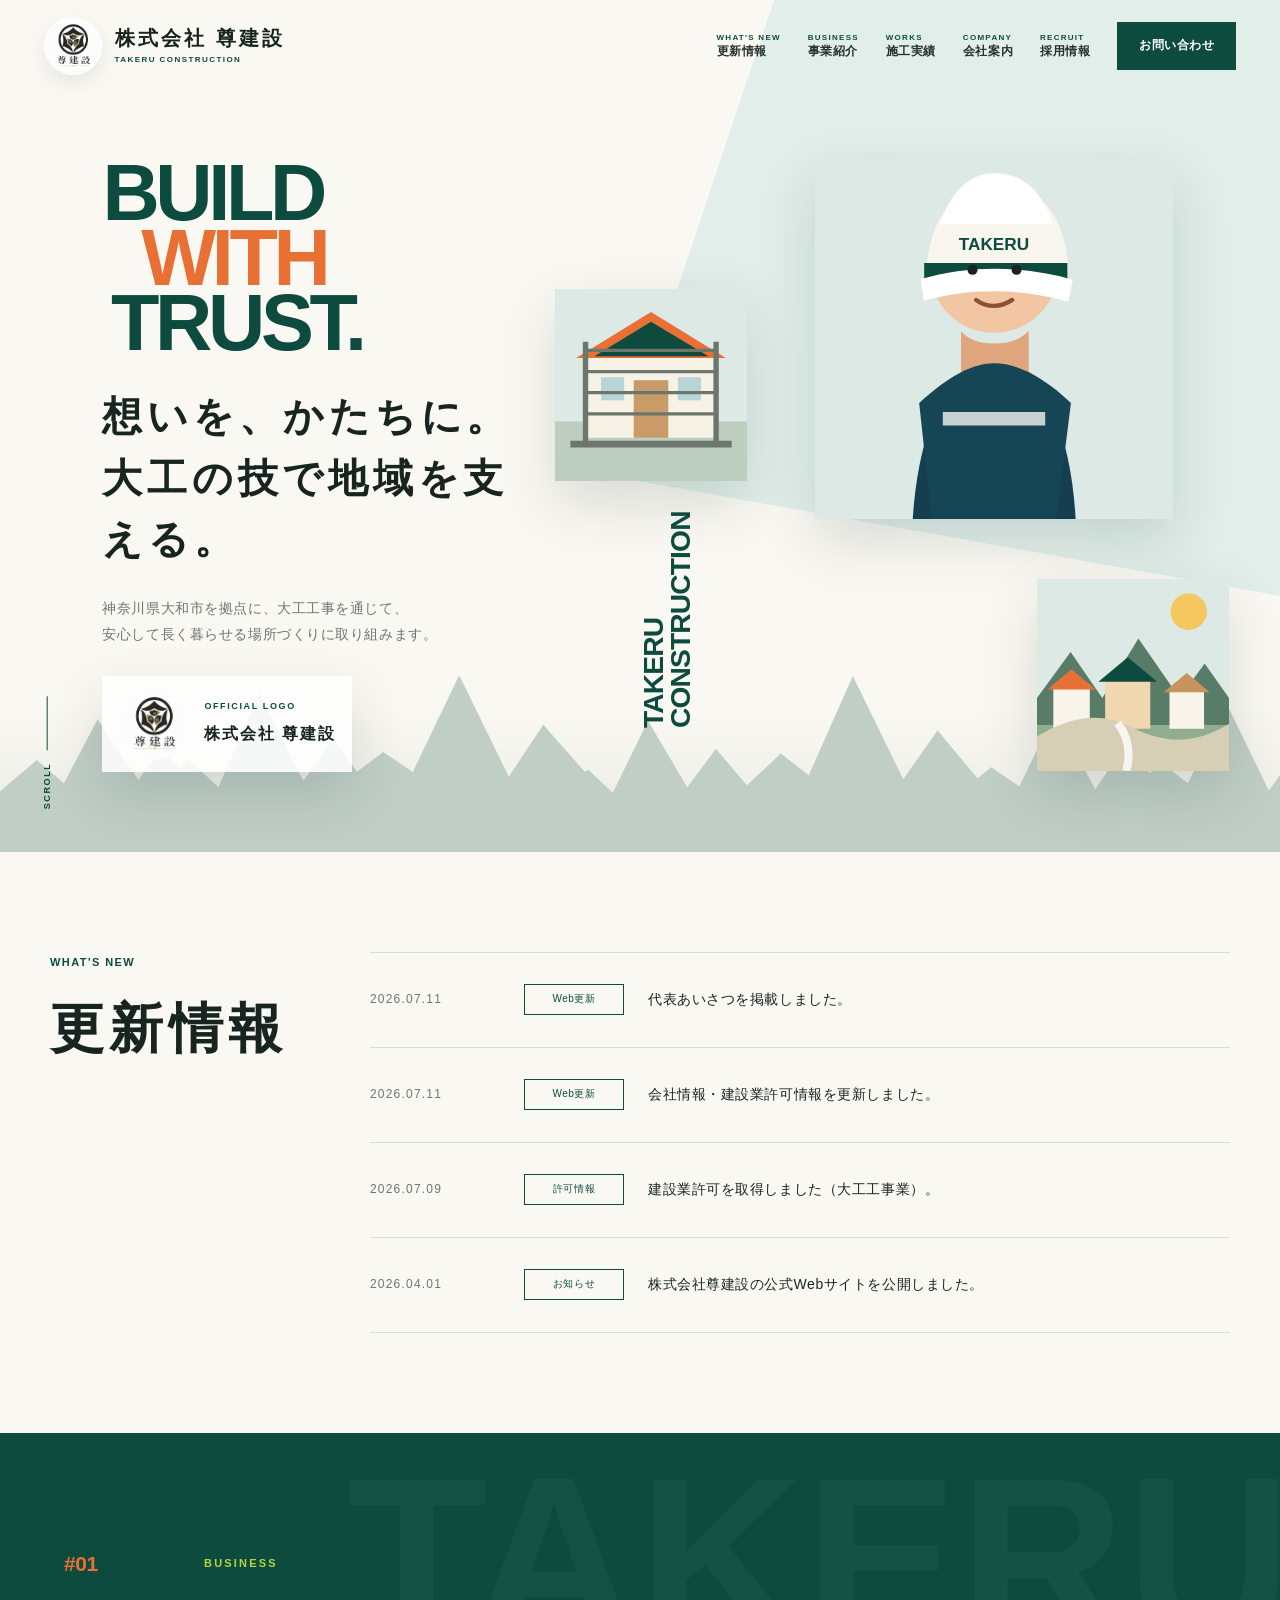
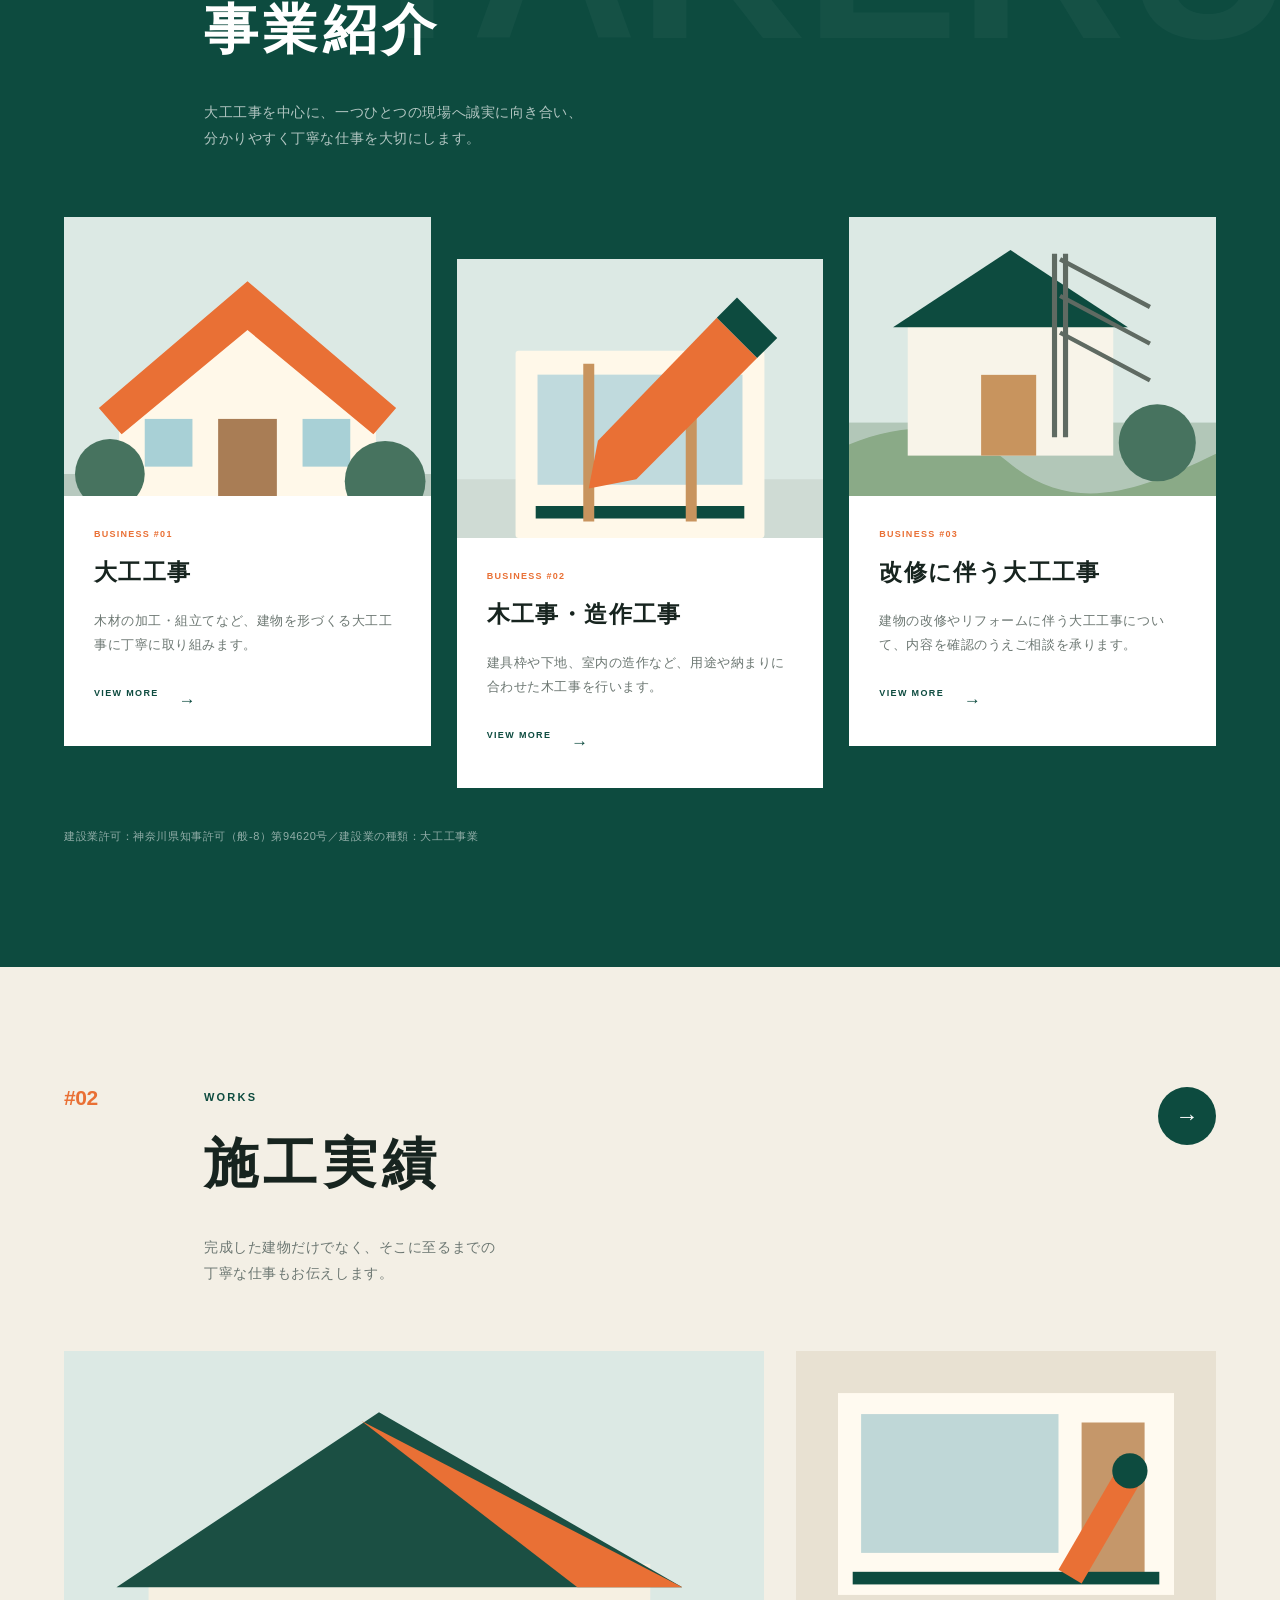
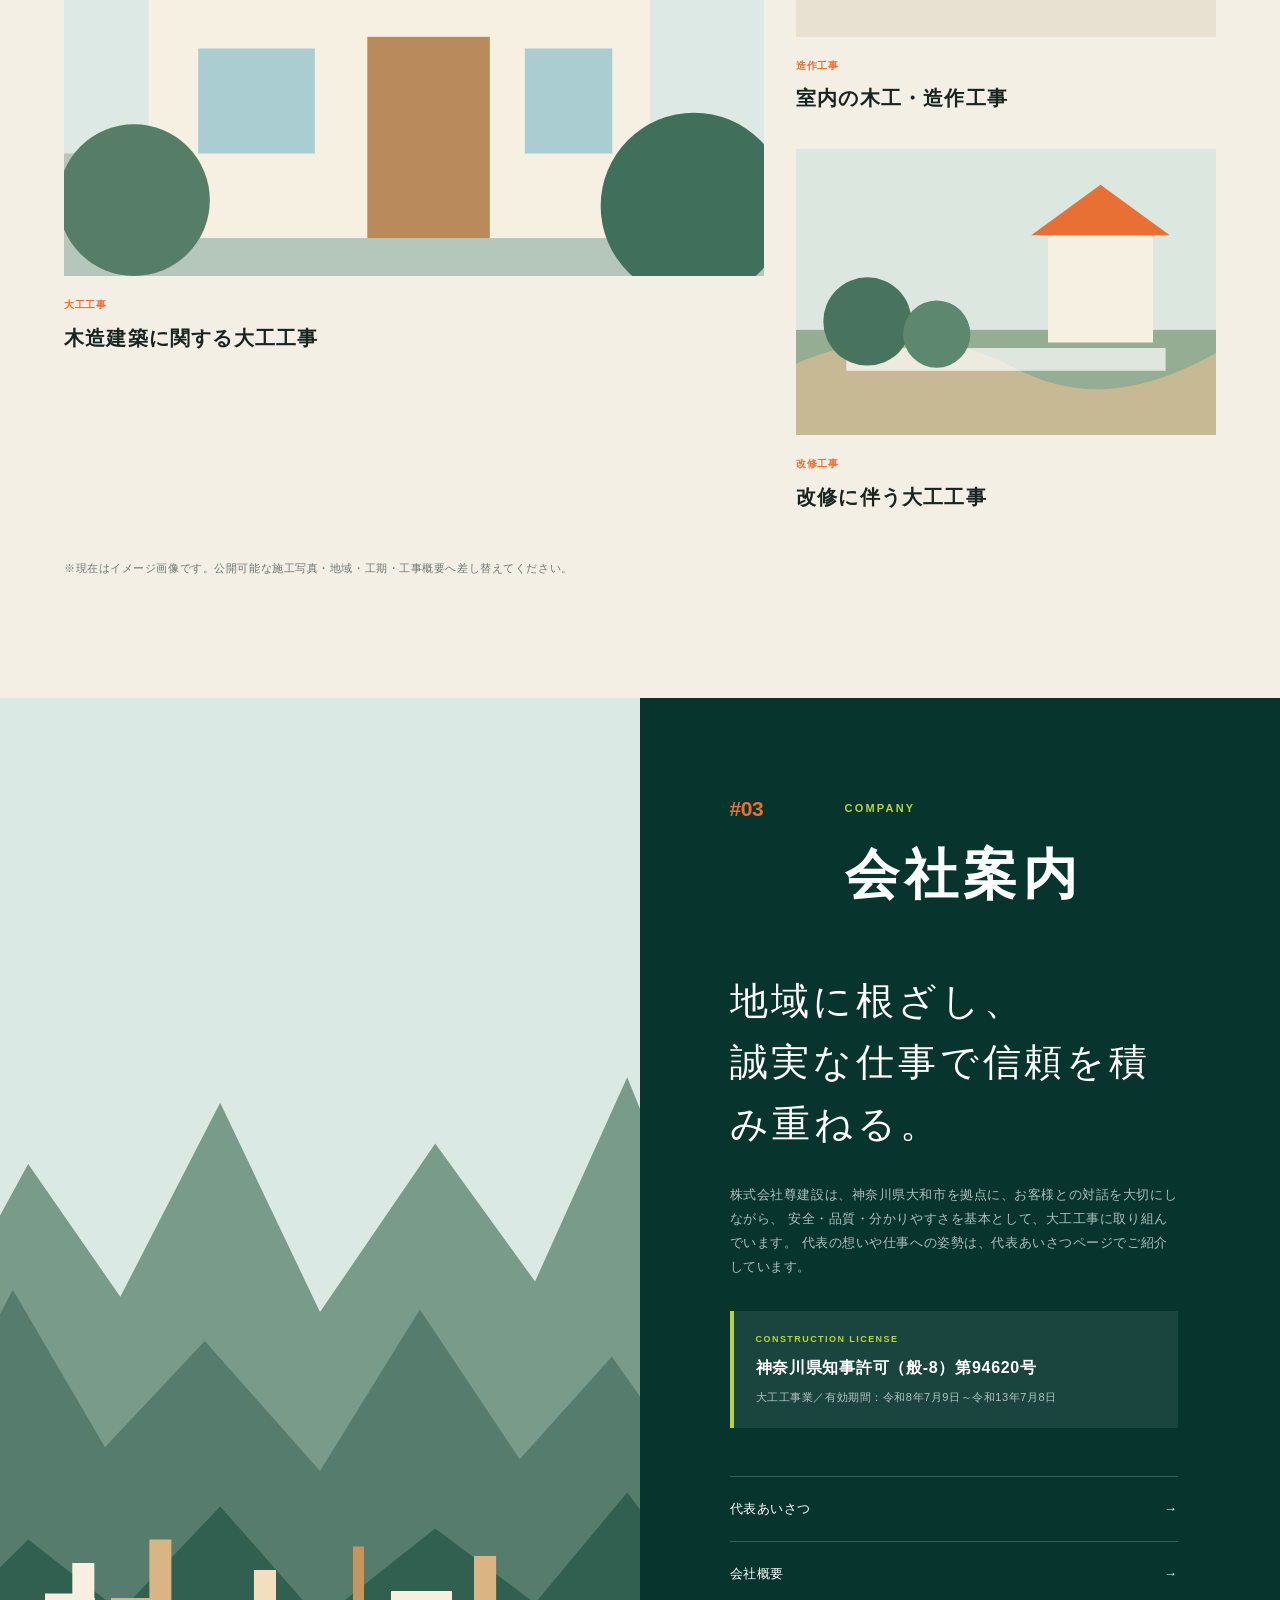
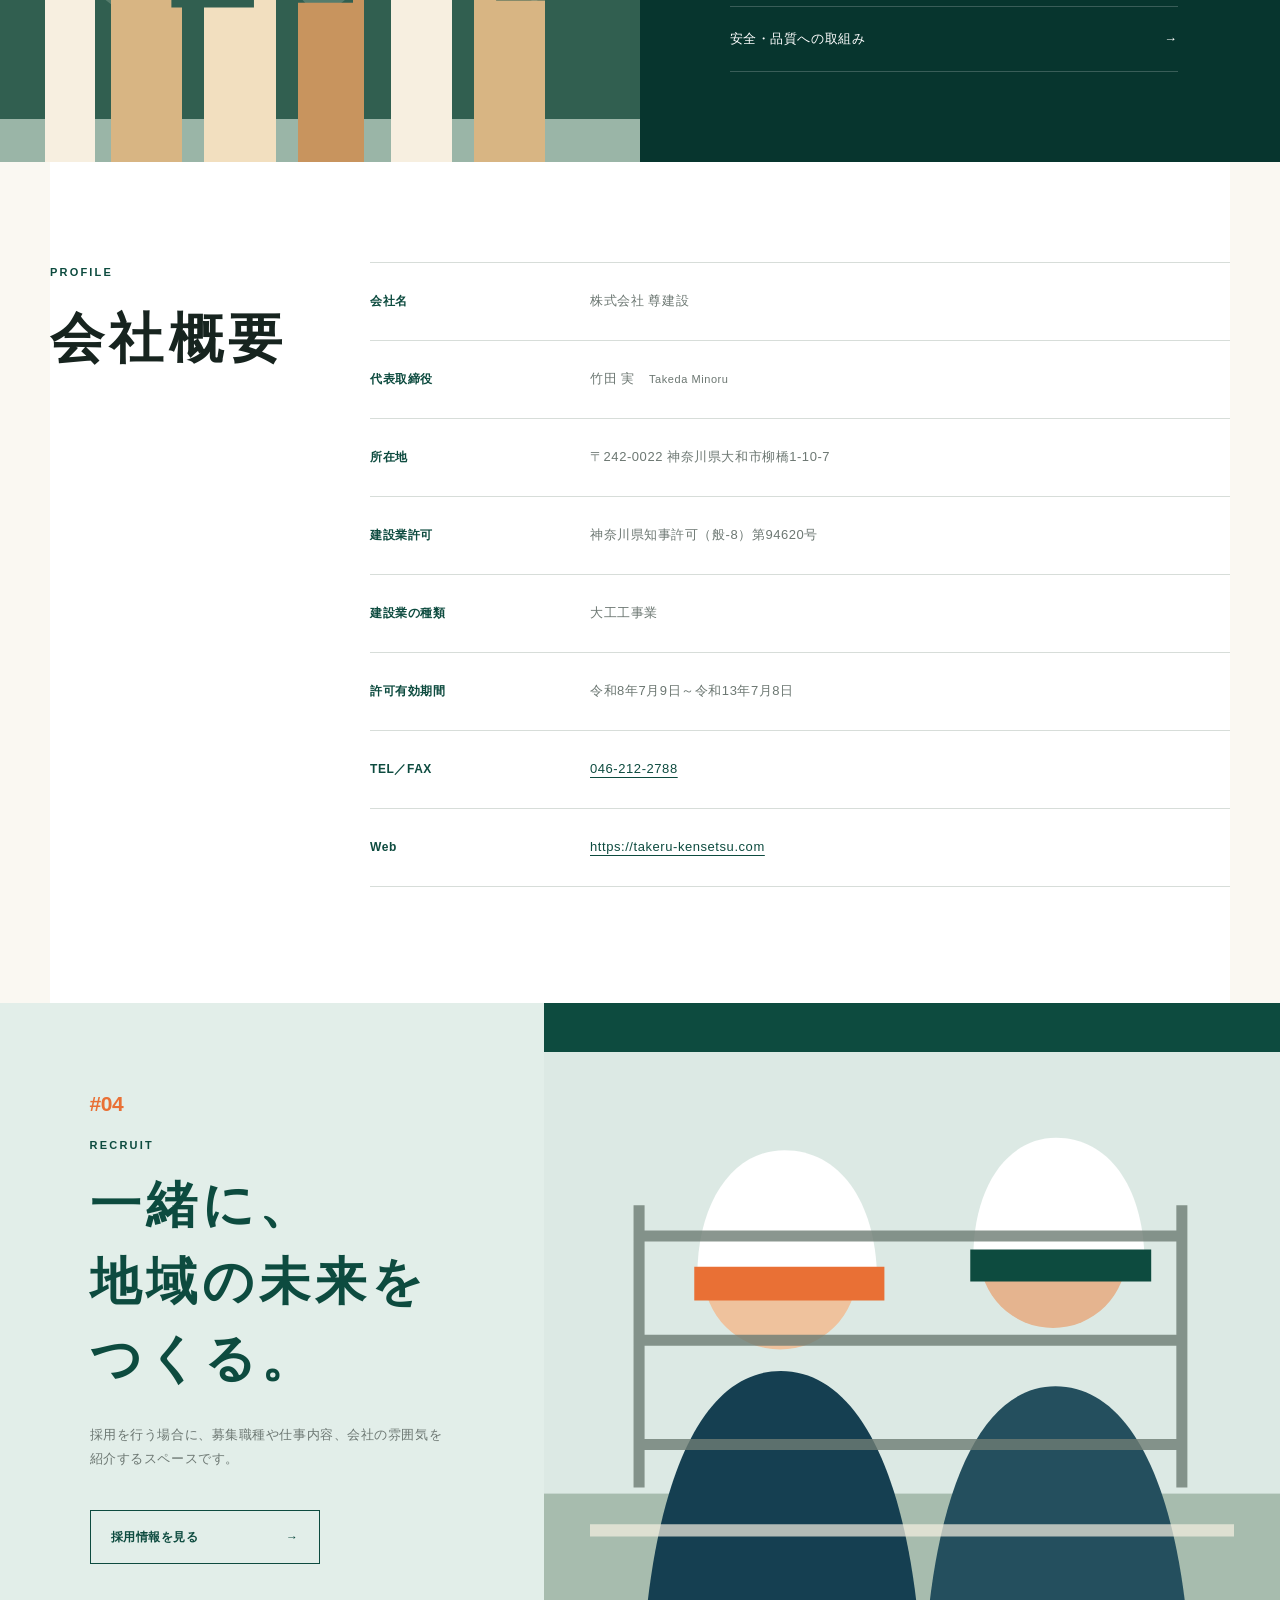
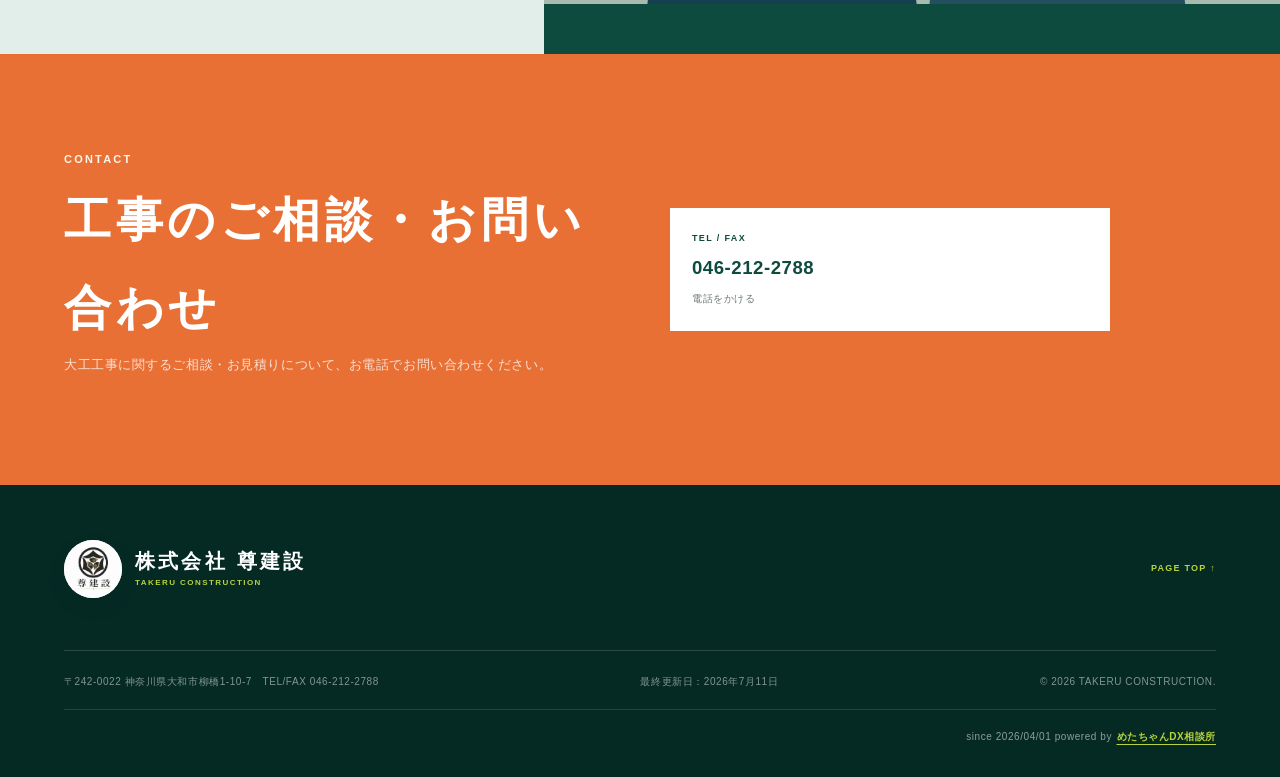
==== commit b39c7b56: "Add files via upload" ====
--- a/index.html
+++ b/index.html
@@ -117,7 +117,7 @@
         <article class="news-item">
           <time datetime="2026-07-11">2026.07.11</time>
           <span class="news-category">Web更新</span>
-          <a href="#message">代表あいさつを掲載しました。</a>
+          <a href="message.html">代表あいさつを掲載しました。</a>
         </article>
         <article class="news-item">
           <time datetime="2026-07-11">2026.07.11</time>
@@ -262,6 +262,7 @@
         <p class="company-text">
           株式会社尊建設は、神奈川県大和市を拠点に、お客様との対話を大切にしながら、
           安全・品質・分かりやすさを基本として、大工工事に取り組んでいます。
+          代表の想いや仕事への姿勢は、代表あいさつページでご紹介しています。
         </p>
 
         <div class="permit-badge">
@@ -271,39 +272,9 @@
         </div>
 
         <div class="company-links">
-          <a href="#message">代表あいさつ <span>→</span></a>
+          <a href="message.html">代表あいさつ <span>→</span></a>
           <a href="#profile">会社概要 <span>→</span></a>
           <a href="#contact">安全・品質への取組み <span>→</span></a>
-        </div>
-      </div>
-    </section>
-
-    <section class="message" id="message">
-      <div class="message-inner">
-        <div class="message-photo">
-          <img src="assets/images/president-takeda-minoru.png" alt="株式会社尊建設 代表取締役 竹田実">
-        </div>
-        <div class="message-content">
-          <p class="section-index">MESSAGE</p>
-          <h2>代表あいさつ</h2>
-          <p class="message-role">代表取締役　竹田 実 <span>Takeda Minoru</span></p>
-          <div class="message-body">
-            <p>
-              株式会社尊建設は、地域に根差した大工工事を通じて、
-              一つひとつの現場に誠実に向き合うことを大切にしています。
-            </p>
-            <p>
-              建物は、そこで暮らす人や働く人の毎日を支える大切な場所です。
-              私たちは大工としての技術と責任を持ち、
-              安全で丁寧な施工を積み重ねることで、地域の安心と信頼に応えてまいります。
-            </p>
-            <p>
-              また、大工工事を通じて社会に貢献することを使命とし、
-              お客様にとって分かりやすく、相談しやすい会社であり続けたいと考えています。
-              これからも地域の皆さまに必要とされる存在を目指し、
-              真摯に仕事へ取り組んでまいります。
-            </p>
-          </div>
         </div>
       </div>
     </section>
--- a/assets/style.css
+++ b/assets/style.css
@@ -1043,3 +1043,8 @@
     font-size: 14px;
   }
 }
+
+
+/* Representative message: separate page */
+.subpage{padding-top:76px}.subpage-hero{padding:110px max(5vw,28px) 80px;color:#fff;background:linear-gradient(135deg,rgba(7,53,46,.98),rgba(13,75,63,.88)),var(--green-dark)}.subpage-hero-inner{width:min(1180px,100%);margin:0 auto}.subpage-hero .section-index{margin-bottom:10px;color:var(--lime);font-size:11px;font-weight:900;letter-spacing:.2em}.subpage-hero h1{margin:0 0 16px;font-family:"Yu Mincho","Hiragino Mincho ProN",serif;font-size:clamp(38px,5vw,64px);font-weight:600;letter-spacing:.12em}.subpage-hero p:last-child{margin:0;color:rgba(255,255,255,.74);font-size:14px}.message-detail{padding:100px max(5vw,28px);background:#fff}.message-detail-inner{width:min(1100px,100%);margin:0 auto;display:grid;grid-template-columns:minmax(300px,420px) minmax(0,1fr);gap:64px;align-items:start}.message-detail-photo{position:sticky;top:110px;overflow:hidden;background:#e8eceb;box-shadow:var(--shadow)}.message-detail-photo img{width:100%;display:block;object-fit:cover}.message-detail-content{padding-top:12px}.message-detail-lead{margin-bottom:32px;color:var(--green);font-family:"Yu Mincho","Hiragino Mincho ProN",serif;font-size:clamp(25px,3.1vw,40px);line-height:1.65;letter-spacing:.08em}.message-detail-content .message-body p{margin-bottom:22px;color:var(--muted);font-size:15px}.message-signature{margin-top:42px;padding-top:28px;border-top:1px solid var(--line);text-align:right}.message-signature small,.message-signature span{display:block;color:var(--muted);font-size:11px}.message-signature strong{display:block;margin:5px 0;color:var(--ink);font-size:18px;letter-spacing:.08em}.back-home-link{min-width:230px;margin-top:42px;padding:15px 20px;display:inline-flex;justify-content:space-between;border:1px solid var(--green);color:var(--green);font-size:12px;font-weight:800}.back-home-link:hover{color:#fff;background:var(--green)}
+@media(max-width:760px){.subpage{padding-top:68px}.subpage-hero{padding:80px 22px 60px}.message-detail{padding:70px 22px}.message-detail-inner{grid-template-columns:1fr;gap:34px}.message-detail-photo{position:static;max-width:480px;margin:0 auto}.message-detail-lead{font-size:27px}.message-detail-content .message-body p{font-size:14px}}
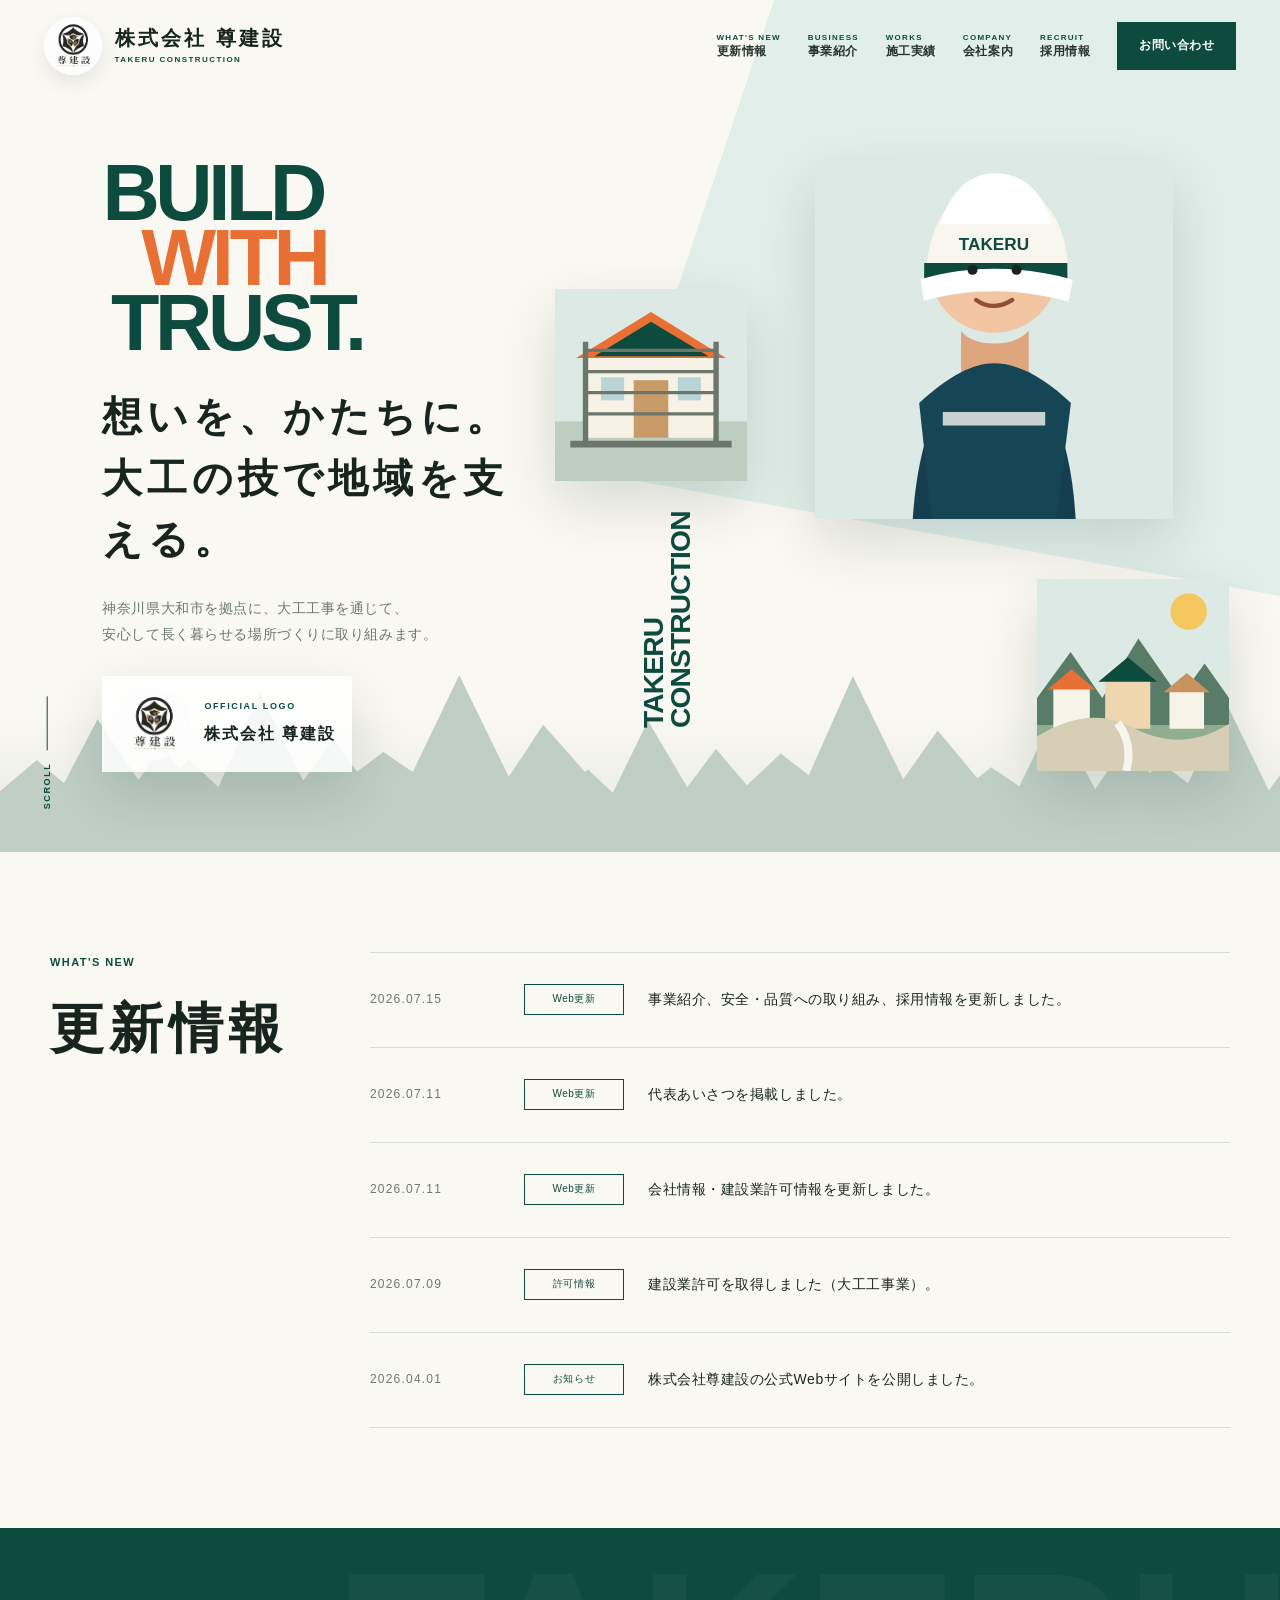
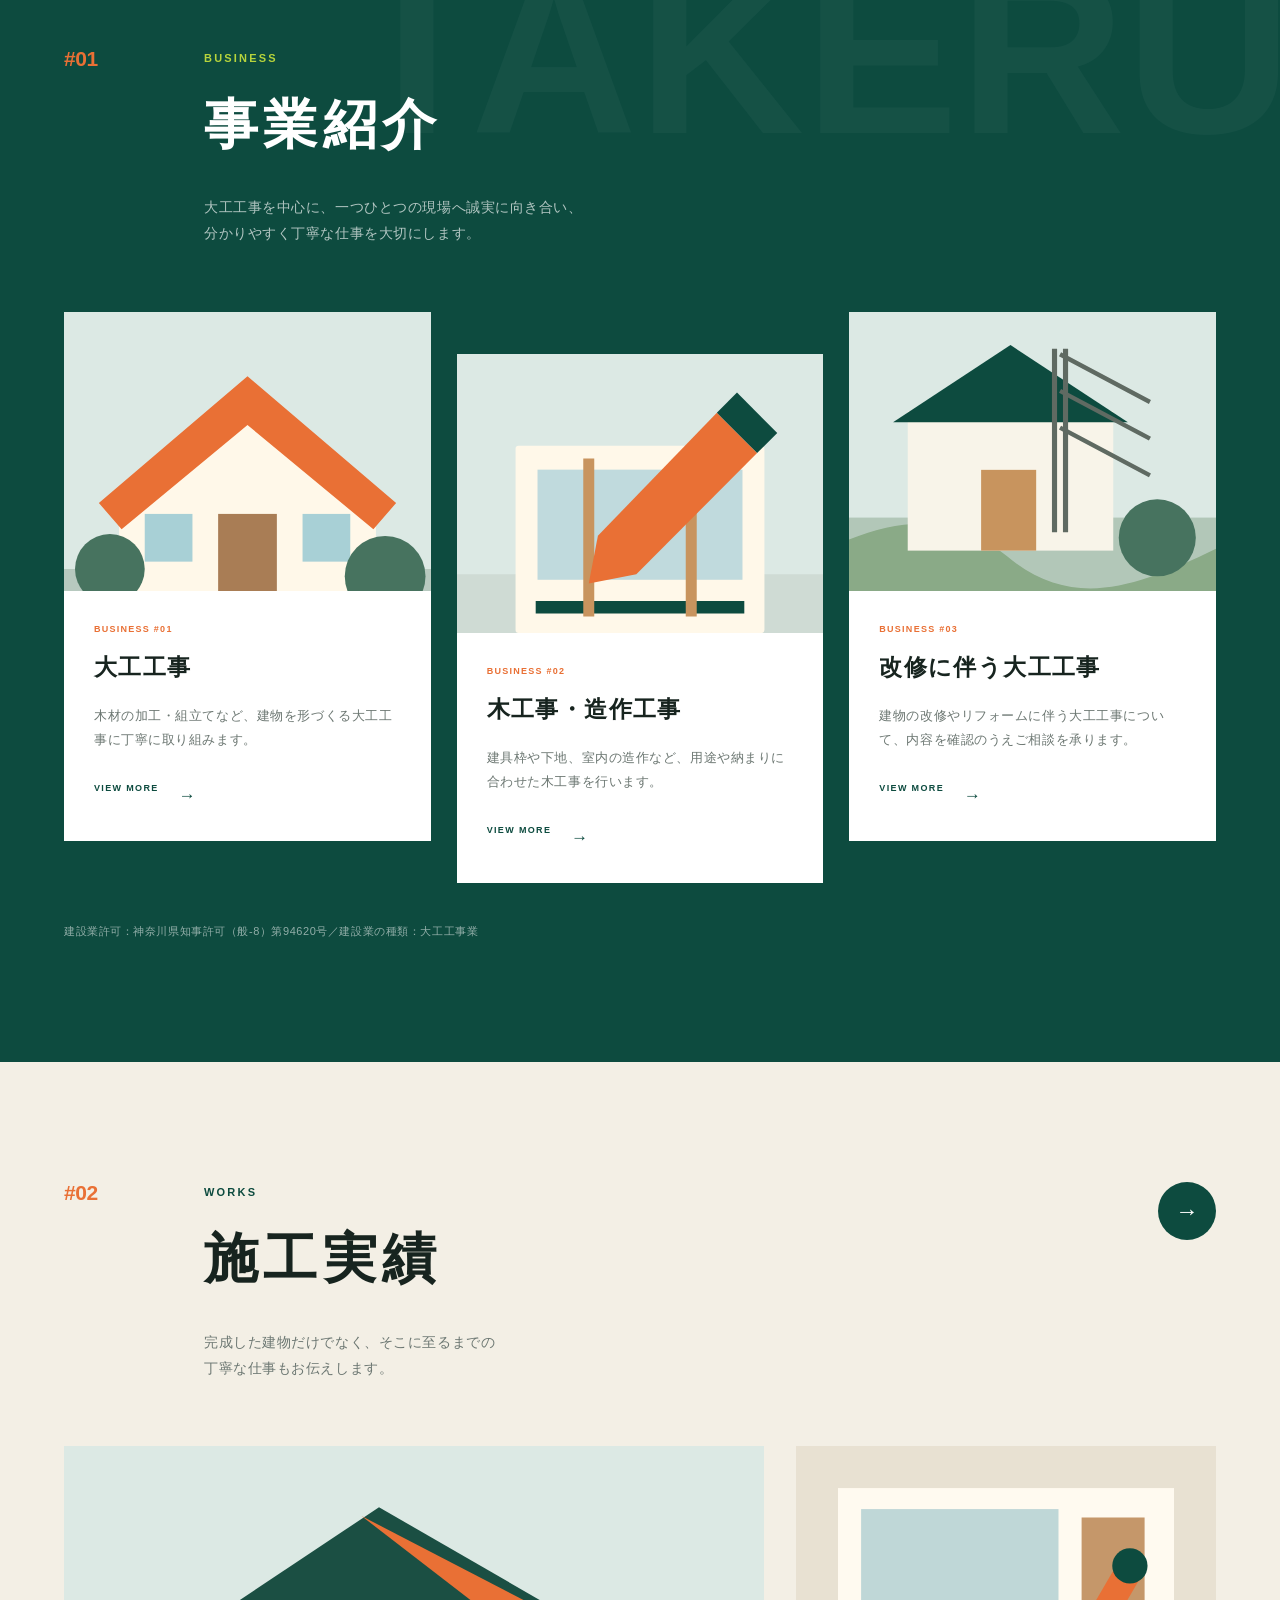
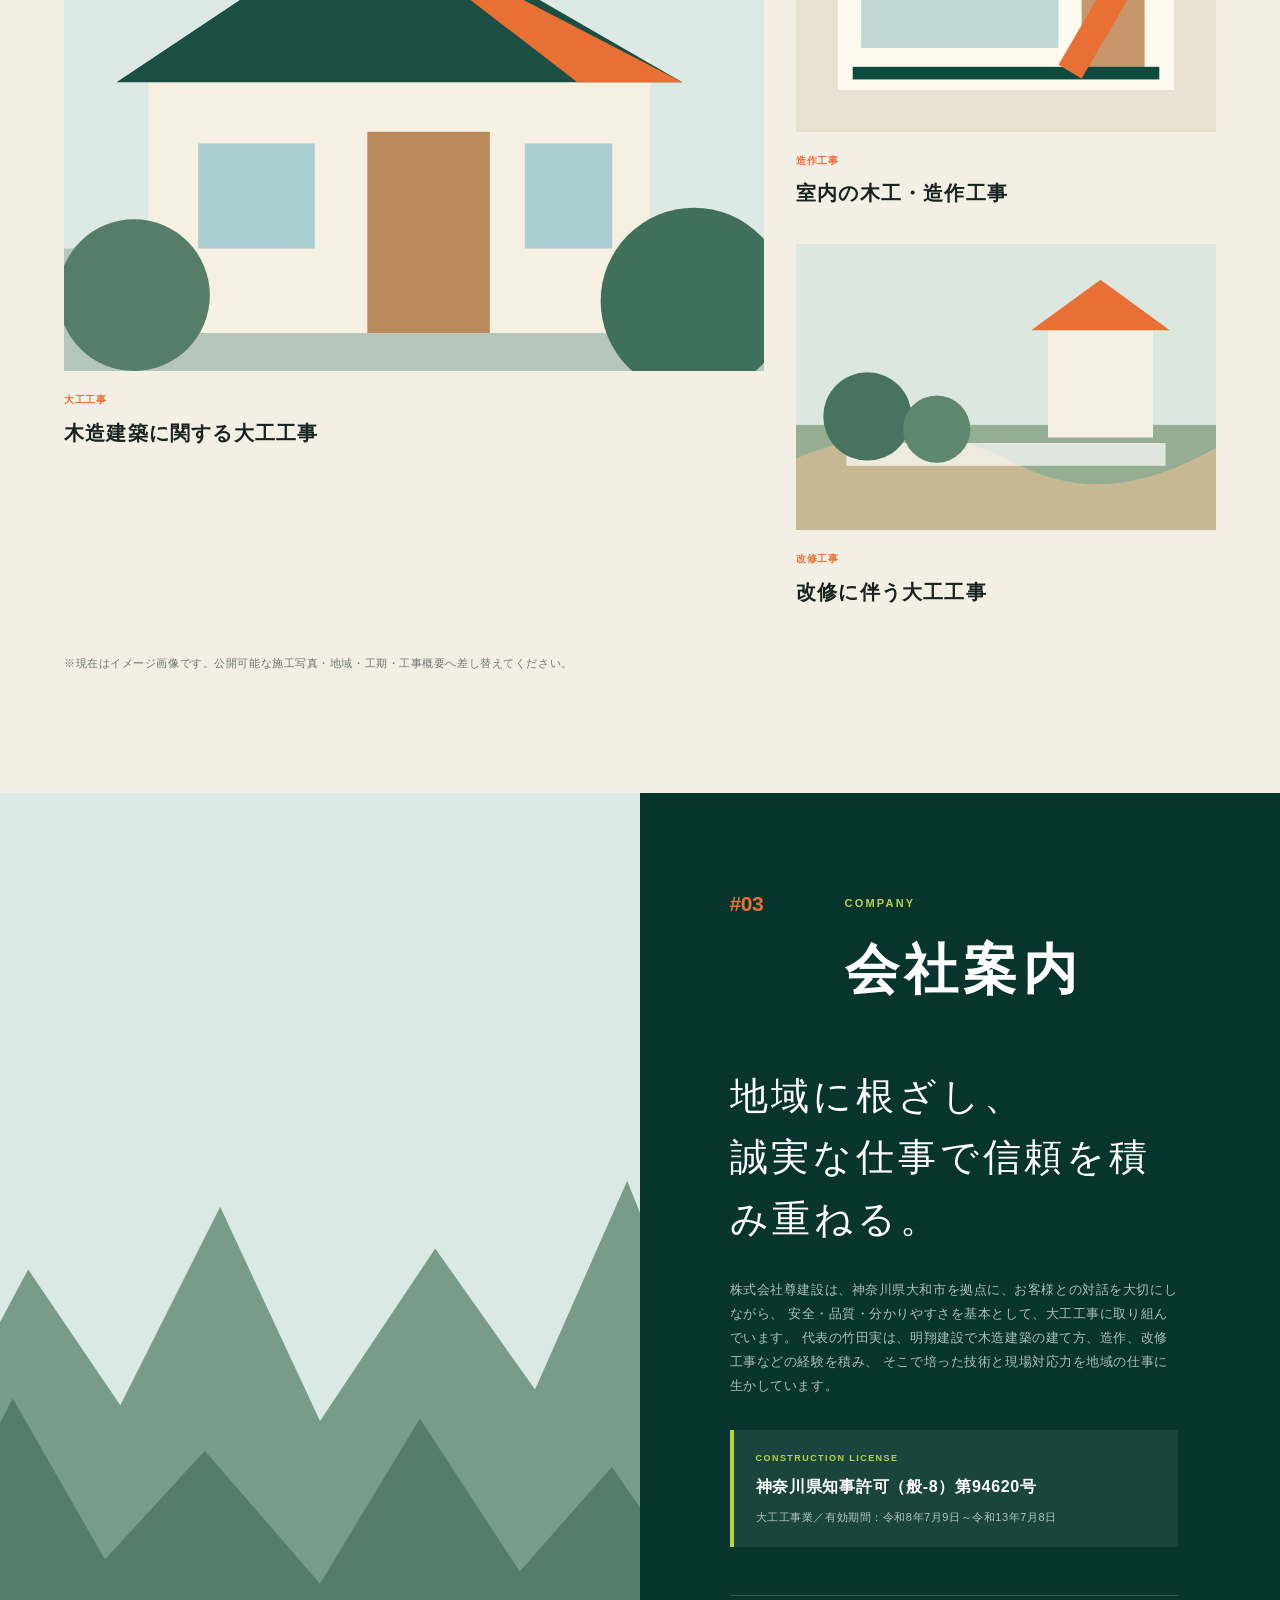
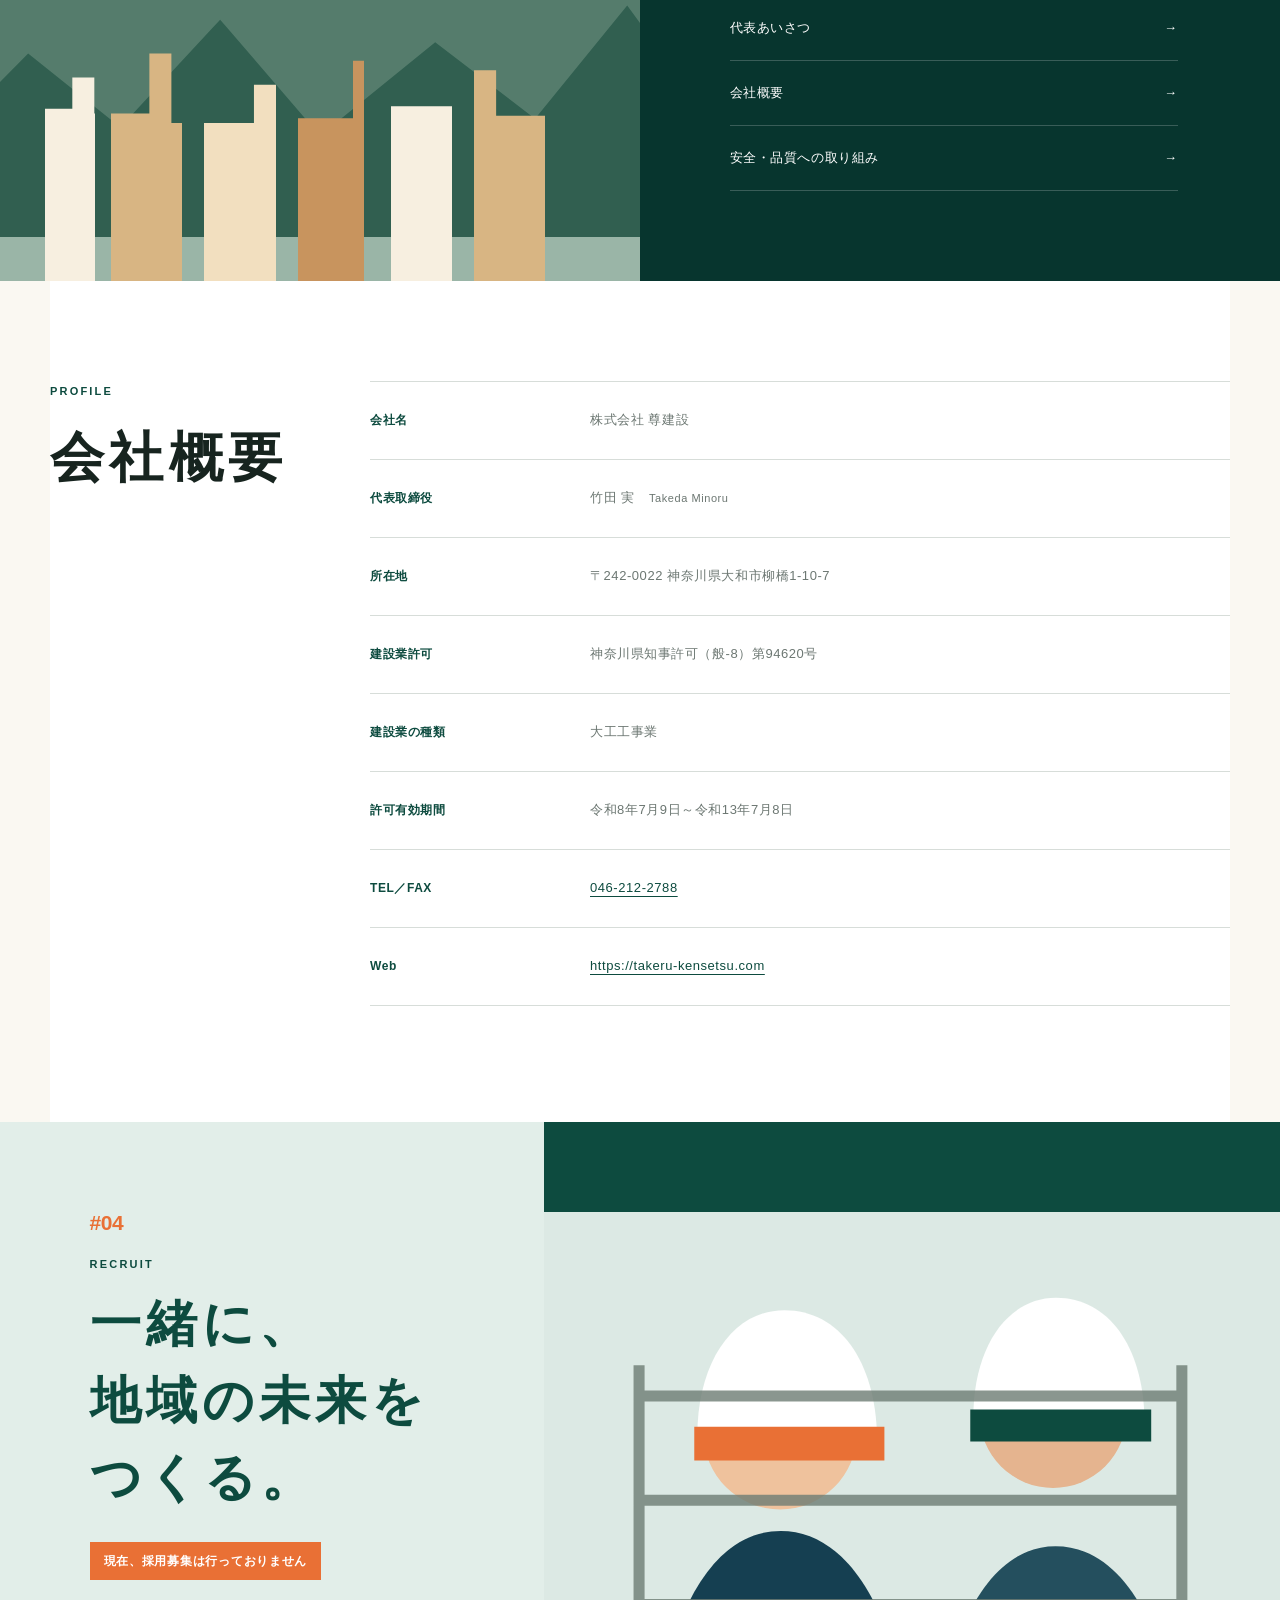
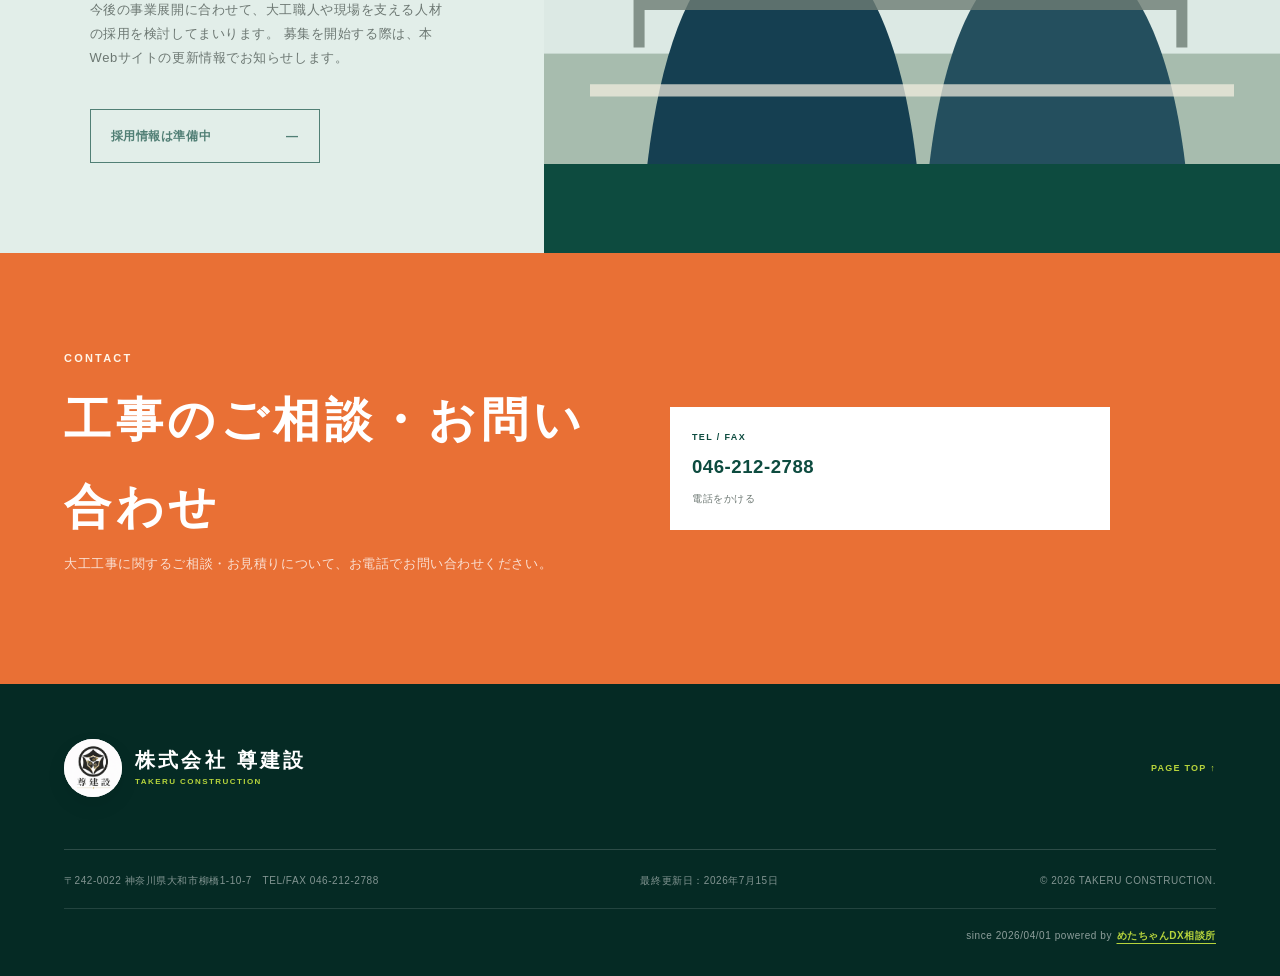
==== commit c5ee5b07: "Add files via upload" ====
--- a/index.html
+++ b/index.html
@@ -8,7 +8,7 @@
   <meta property="og:title" content="株式会社尊建設｜地域の明日をつくる">
   <meta property="og:description" content="神奈川県大和市を拠点に、大工工事を通じて地域の暮らしと未来を支える建設会社です。">
   <meta property="og:type" content="website">
-  <meta name="date" content="2026-07-11">
+  <meta name="date" content="2026-07-15">
   <title>株式会社尊建設｜神奈川県大和市の大工工事</title>
   <link rel="canonical" href="https://takeru-kensetsu.com/">
   <link rel="icon" href="favicon.ico" sizes="any">
@@ -23,7 +23,7 @@
   "url": "https://takeru-kensetsu.com/",
   "logo": "https://takeru-kensetsu.com/assets/images/logo.png",
   "telephone": "+81-46-212-2788",
-  "dateModified": "2026-07-11",
+  "dateModified": "2026-07-15",
   "address": {
     "@type": "PostalAddress",
     "postalCode": "242-0022",
@@ -115,6 +115,11 @@
 
       <div class="news-list">
         <article class="news-item">
+          <time datetime="2026-07-15">2026.07.15</time>
+          <span class="news-category">Web更新</span>
+          <a href="safety-quality.html">事業紹介、安全・品質への取り組み、採用情報を更新しました。</a>
+        </article>
+        <article class="news-item">
           <time datetime="2026-07-11">2026.07.11</time>
           <span class="news-category">Web更新</span>
           <a href="message.html">代表あいさつを掲載しました。</a>
@@ -159,7 +164,7 @@
             <p class="card-number">BUSINESS #01</p>
             <h3>大工工事</h3>
             <p>木材の加工・組立てなど、建物を形づくる大工工事に丁寧に取り組みます。</p>
-            <span class="text-link">VIEW MORE <i>→</i></span>
+            <a class="text-link" href="business-carpentry.html">VIEW MORE <i>→</i></a>
           </div>
         </article>
 
@@ -171,7 +176,7 @@
             <p class="card-number">BUSINESS #02</p>
             <h3>木工事・造作工事</h3>
             <p>建具枠や下地、室内の造作など、用途や納まりに合わせた木工事を行います。</p>
-            <span class="text-link">VIEW MORE <i>→</i></span>
+            <a class="text-link" href="business-joinery.html">VIEW MORE <i>→</i></a>
           </div>
         </article>
 
@@ -183,7 +188,7 @@
             <p class="card-number">BUSINESS #03</p>
             <h3>改修に伴う大工工事</h3>
             <p>建物の改修やリフォームに伴う大工工事について、内容を確認のうえご相談を承ります。</p>
-            <span class="text-link">VIEW MORE <i>→</i></span>
+            <a class="text-link" href="business-renovation.html">VIEW MORE <i>→</i></a>
           </div>
         </article>
       </div>
@@ -262,7 +267,8 @@
         <p class="company-text">
           株式会社尊建設は、神奈川県大和市を拠点に、お客様との対話を大切にしながら、
           安全・品質・分かりやすさを基本として、大工工事に取り組んでいます。
-          代表の想いや仕事への姿勢は、代表あいさつページでご紹介しています。
+          代表の竹田実は、明翔建設で木造建築の建て方、造作、改修工事などの経験を積み、
+          そこで培った技術と現場対応力を地域の仕事に生かしています。
         </p>
 
         <div class="permit-badge">
@@ -274,7 +280,7 @@
         <div class="company-links">
           <a href="message.html">代表あいさつ <span>→</span></a>
           <a href="#profile">会社概要 <span>→</span></a>
-          <a href="#contact">安全・品質への取組み <span>→</span></a>
+          <a href="safety-quality.html">安全・品質への取り組み <span>→</span></a>
         </div>
       </div>
     </section>
@@ -301,10 +307,12 @@
         <p class="number">#04</p>
         <p class="section-index">RECRUIT</p>
         <h2>一緒に、<br>地域の未来をつくる。</h2>
+        <div class="recruit-status">現在、採用募集は行っておりません</div>
         <p>
-          採用を行う場合に、募集職種や仕事内容、会社の雰囲気を紹介するスペースです。
-        </p>
-        <a class="outline-link" href="#contact">採用情報を見る <span>→</span></a>
+          今後の事業展開に合わせて、大工職人や現場を支える人材の採用を検討してまいります。
+          募集を開始する際は、本Webサイトの更新情報でお知らせします。
+        </p>
+        <span class="outline-link outline-link-disabled">採用情報は準備中 <span>—</span></span>
       </div>
       <div class="recruit-visual">
         <img src="assets/images/recruit.svg" alt="建設現場で働く仲間を表したイラスト">
@@ -340,7 +348,7 @@
     </div>
     <div class="footer-bottom">
       <p>〒242-0022 神奈川県大和市柳橋1-10-7　TEL/FAX 046-212-2788</p>
-      <p>最終更新日：<time datetime="2026-07-11">2026年7月11日</time></p>
+      <p>最終更新日：<time datetime="2026-07-15">2026年7月15日</time></p>
       <p>© <span id="year"></span> TAKERU CONSTRUCTION.</p>
     </div>
     <div class="footer-credit">
--- a/assets/style.css
+++ b/assets/style.css
@@ -1048,3 +1048,178 @@
 /* Representative message: separate page */
 .subpage{padding-top:76px}.subpage-hero{padding:110px max(5vw,28px) 80px;color:#fff;background:linear-gradient(135deg,rgba(7,53,46,.98),rgba(13,75,63,.88)),var(--green-dark)}.subpage-hero-inner{width:min(1180px,100%);margin:0 auto}.subpage-hero .section-index{margin-bottom:10px;color:var(--lime);font-size:11px;font-weight:900;letter-spacing:.2em}.subpage-hero h1{margin:0 0 16px;font-family:"Yu Mincho","Hiragino Mincho ProN",serif;font-size:clamp(38px,5vw,64px);font-weight:600;letter-spacing:.12em}.subpage-hero p:last-child{margin:0;color:rgba(255,255,255,.74);font-size:14px}.message-detail{padding:100px max(5vw,28px);background:#fff}.message-detail-inner{width:min(1100px,100%);margin:0 auto;display:grid;grid-template-columns:minmax(300px,420px) minmax(0,1fr);gap:64px;align-items:start}.message-detail-photo{position:sticky;top:110px;overflow:hidden;background:#e8eceb;box-shadow:var(--shadow)}.message-detail-photo img{width:100%;display:block;object-fit:cover}.message-detail-content{padding-top:12px}.message-detail-lead{margin-bottom:32px;color:var(--green);font-family:"Yu Mincho","Hiragino Mincho ProN",serif;font-size:clamp(25px,3.1vw,40px);line-height:1.65;letter-spacing:.08em}.message-detail-content .message-body p{margin-bottom:22px;color:var(--muted);font-size:15px}.message-signature{margin-top:42px;padding-top:28px;border-top:1px solid var(--line);text-align:right}.message-signature small,.message-signature span{display:block;color:var(--muted);font-size:11px}.message-signature strong{display:block;margin:5px 0;color:var(--ink);font-size:18px;letter-spacing:.08em}.back-home-link{min-width:230px;margin-top:42px;padding:15px 20px;display:inline-flex;justify-content:space-between;border:1px solid var(--green);color:var(--green);font-size:12px;font-weight:800}.back-home-link:hover{color:#fff;background:var(--green)}
 @media(max-width:760px){.subpage{padding-top:68px}.subpage-hero{padding:80px 22px 60px}.message-detail{padding:70px 22px}.message-detail-inner{grid-template-columns:1fr;gap:34px}.message-detail-photo{position:static;max-width:480px;margin:0 auto}.message-detail-lead{font-size:27px}.message-detail-content .message-body p{font-size:14px}}
+
+
+/* Representative photo: casual download deterrence */
+.message-detail-photo.protected-photo {
+  position: sticky;
+  top: 110px;
+  aspect-ratio: 561 / 701;
+  background:
+    #e8eceb
+    url("images/president-takeda-minoru.jpg")
+    center center / cover
+    no-repeat;
+  -webkit-user-select: none;
+  user-select: none;
+  -webkit-touch-callout: none;
+  touch-action: pan-y;
+}
+.protected-photo-shield {
+  position: absolute;
+  inset: 0;
+  z-index: 2;
+  display: block;
+  background: transparent;
+  cursor: default;
+}
+.message-detail-photo.protected-photo::after {
+  content: "";
+  position: absolute;
+  inset: 0;
+  z-index: 1;
+  pointer-events: none;
+}
+@media (max-width: 760px) {
+  .message-detail-photo.protected-photo {
+    position: relative;
+    top: auto;
+    width: min(100%, 480px);
+  }
+}
+
+
+/* Recruitment status */
+.recruit-status {
+  width: fit-content;
+  margin: 0 0 18px;
+  padding: 8px 14px;
+  color: #fff;
+  background: var(--orange);
+  font-size: 12px;
+  font-weight: 800;
+  letter-spacing: .06em;
+}
+.outline-link-disabled {
+  opacity: .68;
+  cursor: default;
+  pointer-events: none;
+}
+
+/* Business and policy detail pages */
+.detail-page {
+  padding: 95px max(5vw, 28px);
+  background: #fff;
+}
+.detail-page-inner {
+  width: min(1040px, 100%);
+  margin: 0 auto;
+}
+.detail-intro {
+  max-width: 850px;
+  margin-bottom: 58px;
+}
+.detail-kicker {
+  margin-bottom: 12px;
+  color: var(--orange);
+  font-size: 10px;
+  font-weight: 900;
+  letter-spacing: .18em;
+}
+.detail-intro h2 {
+  margin: 0 0 25px;
+  color: var(--green);
+  font-family: "Yu Mincho", "Hiragino Mincho ProN", serif;
+  font-size: clamp(30px, 4.2vw, 52px);
+  line-height: 1.55;
+  letter-spacing: .07em;
+}
+.detail-intro > p:last-child {
+  color: var(--muted);
+  font-size: 15px;
+}
+.detail-grid,
+.policy-grid {
+  display: grid;
+  grid-template-columns: repeat(3, 1fr);
+  gap: 20px;
+}
+.detail-grid article,
+.policy-grid article {
+  padding: 30px;
+  border: 1px solid var(--line);
+  background: var(--cream);
+}
+.detail-grid h3,
+.policy-grid h3 {
+  margin: 0 0 13px;
+  color: var(--green);
+  font-family: "Yu Mincho", serif;
+  font-size: 20px;
+}
+.detail-grid p,
+.policy-grid p {
+  margin: 0;
+  color: var(--muted);
+  font-size: 13px;
+}
+.policy-grid article span {
+  display: block;
+  margin-bottom: 20px;
+  color: var(--orange);
+  font: 900 25px/1 Arial, sans-serif;
+}
+.detail-note {
+  margin-top: 42px;
+  padding: 34px;
+  color: #fff;
+  background: var(--green);
+}
+.detail-note strong {
+  display: block;
+  margin-bottom: 10px;
+  color: var(--lime);
+  font-family: "Yu Mincho", serif;
+  font-size: 22px;
+}
+.detail-note p {
+  margin: 0;
+  color: rgba(255,255,255,.76);
+  font-size: 14px;
+}
+.detail-cta {
+  margin-top: 45px;
+  padding: 28px 32px;
+  display: flex;
+  align-items: center;
+  justify-content: space-between;
+  gap: 25px;
+  background: var(--green-light);
+}
+.detail-cta p {
+  margin: 0;
+  color: var(--green);
+  font-weight: 700;
+}
+.detail-cta .outline-link {
+  margin-top: 0;
+  flex: 0 0 auto;
+}
+@media (max-width: 760px) {
+  .detail-page {
+    padding: 70px 22px;
+  }
+  .detail-grid,
+  .policy-grid {
+    grid-template-columns: 1fr;
+  }
+  .detail-grid article,
+  .policy-grid article {
+    padding: 25px;
+  }
+  .detail-cta {
+    padding: 25px;
+    flex-direction: column;
+    align-items: stretch;
+  }
+}
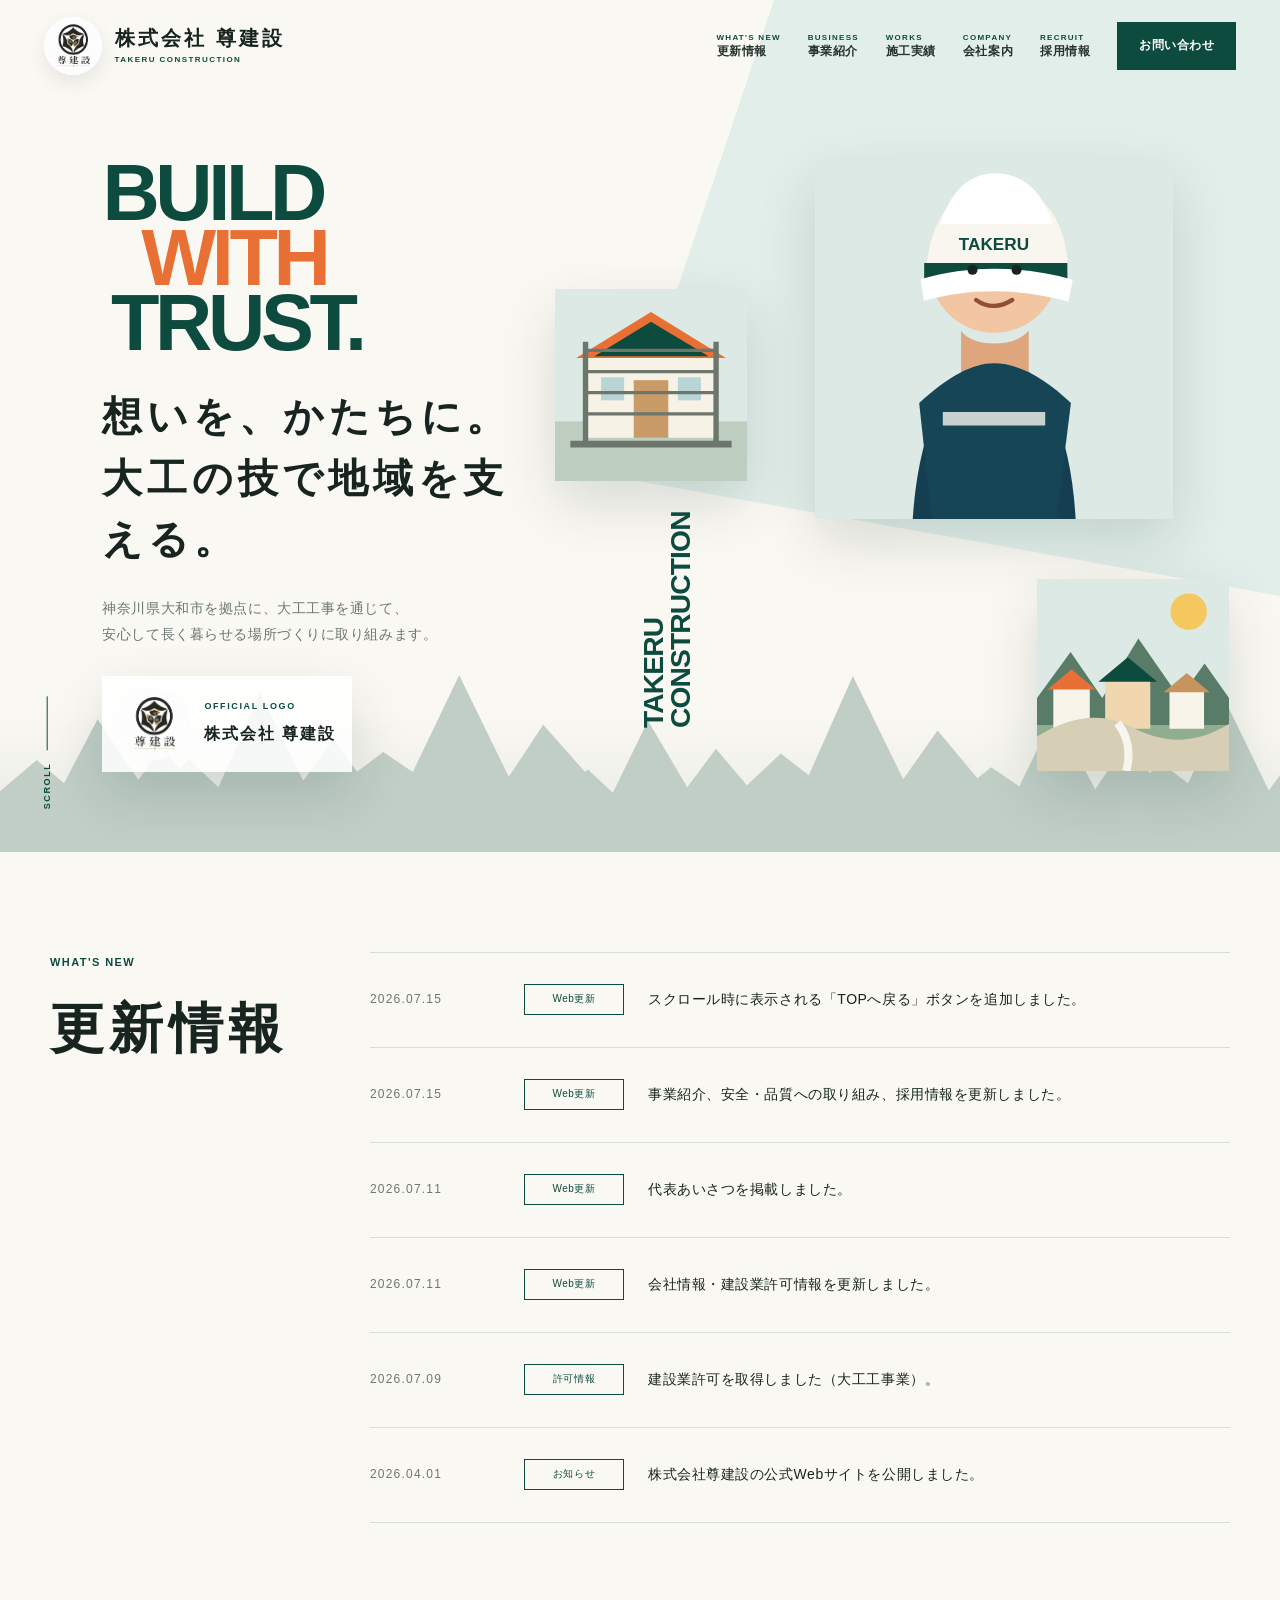
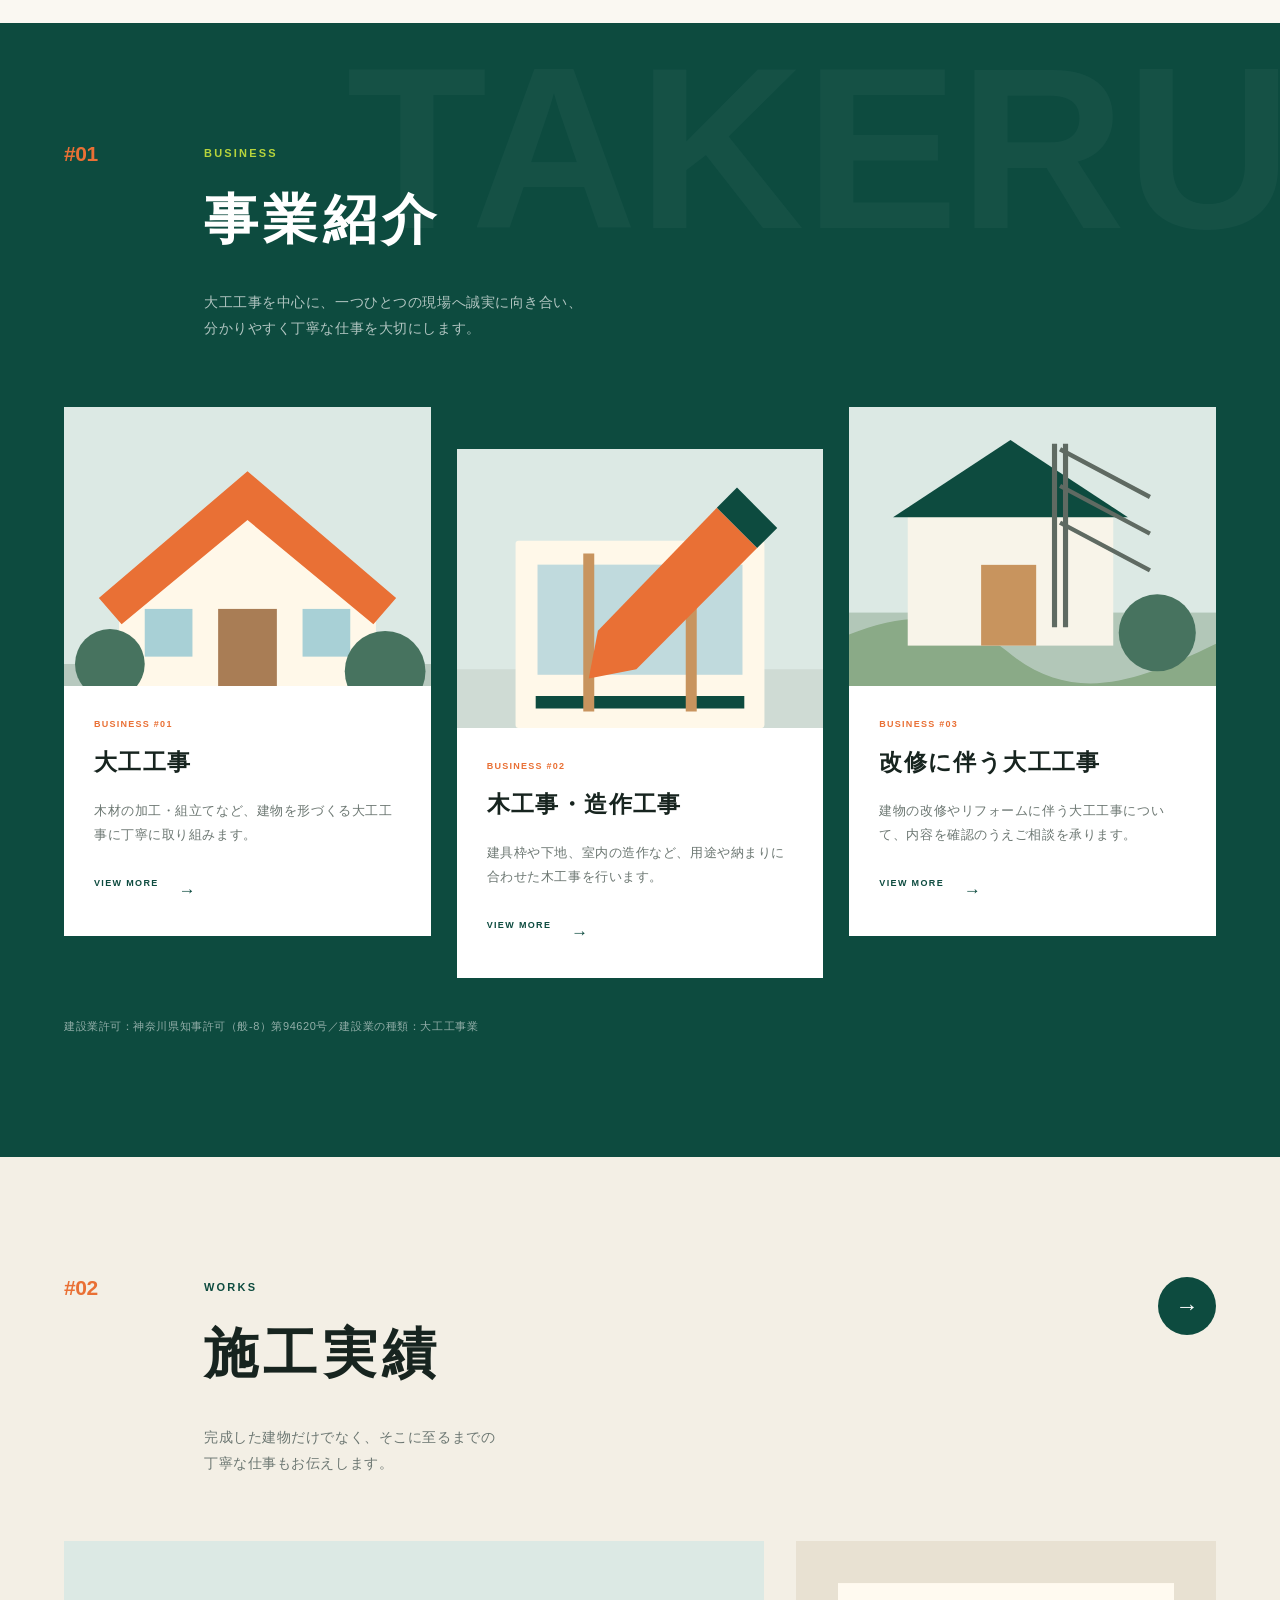
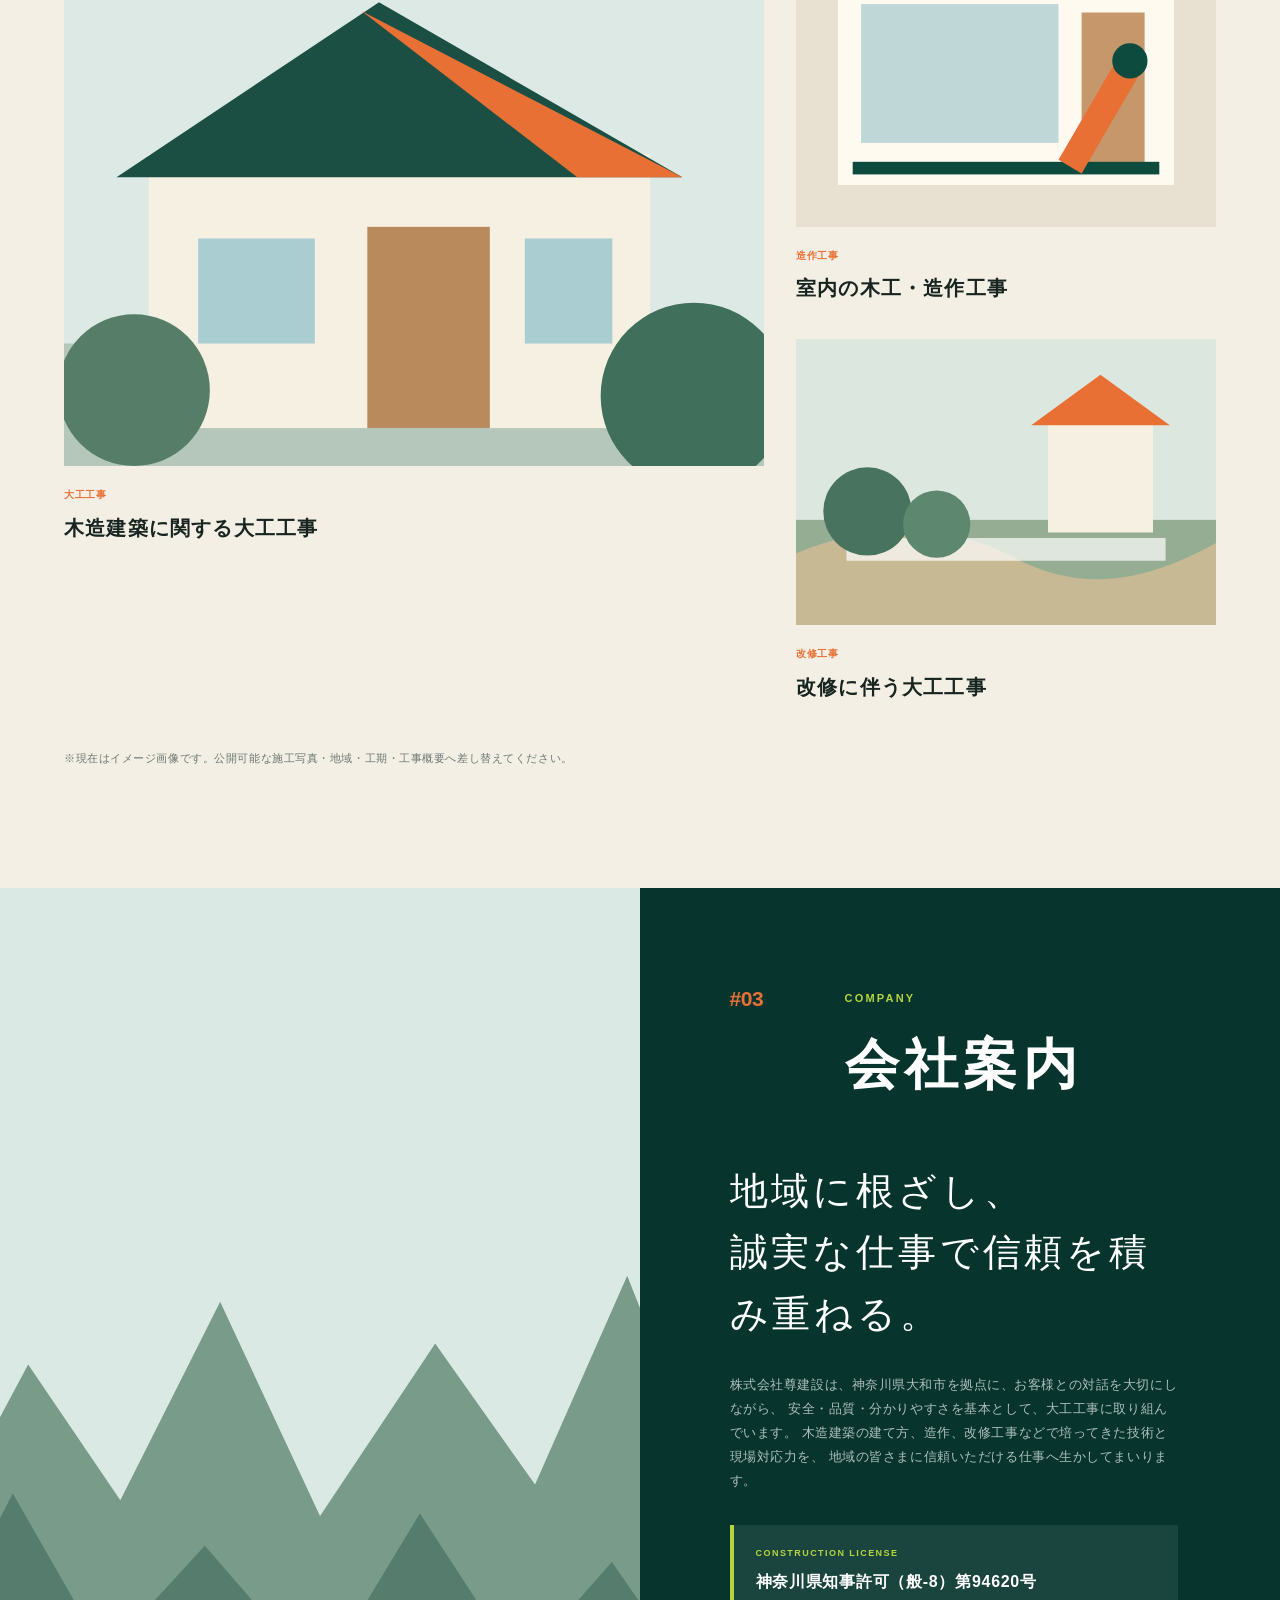
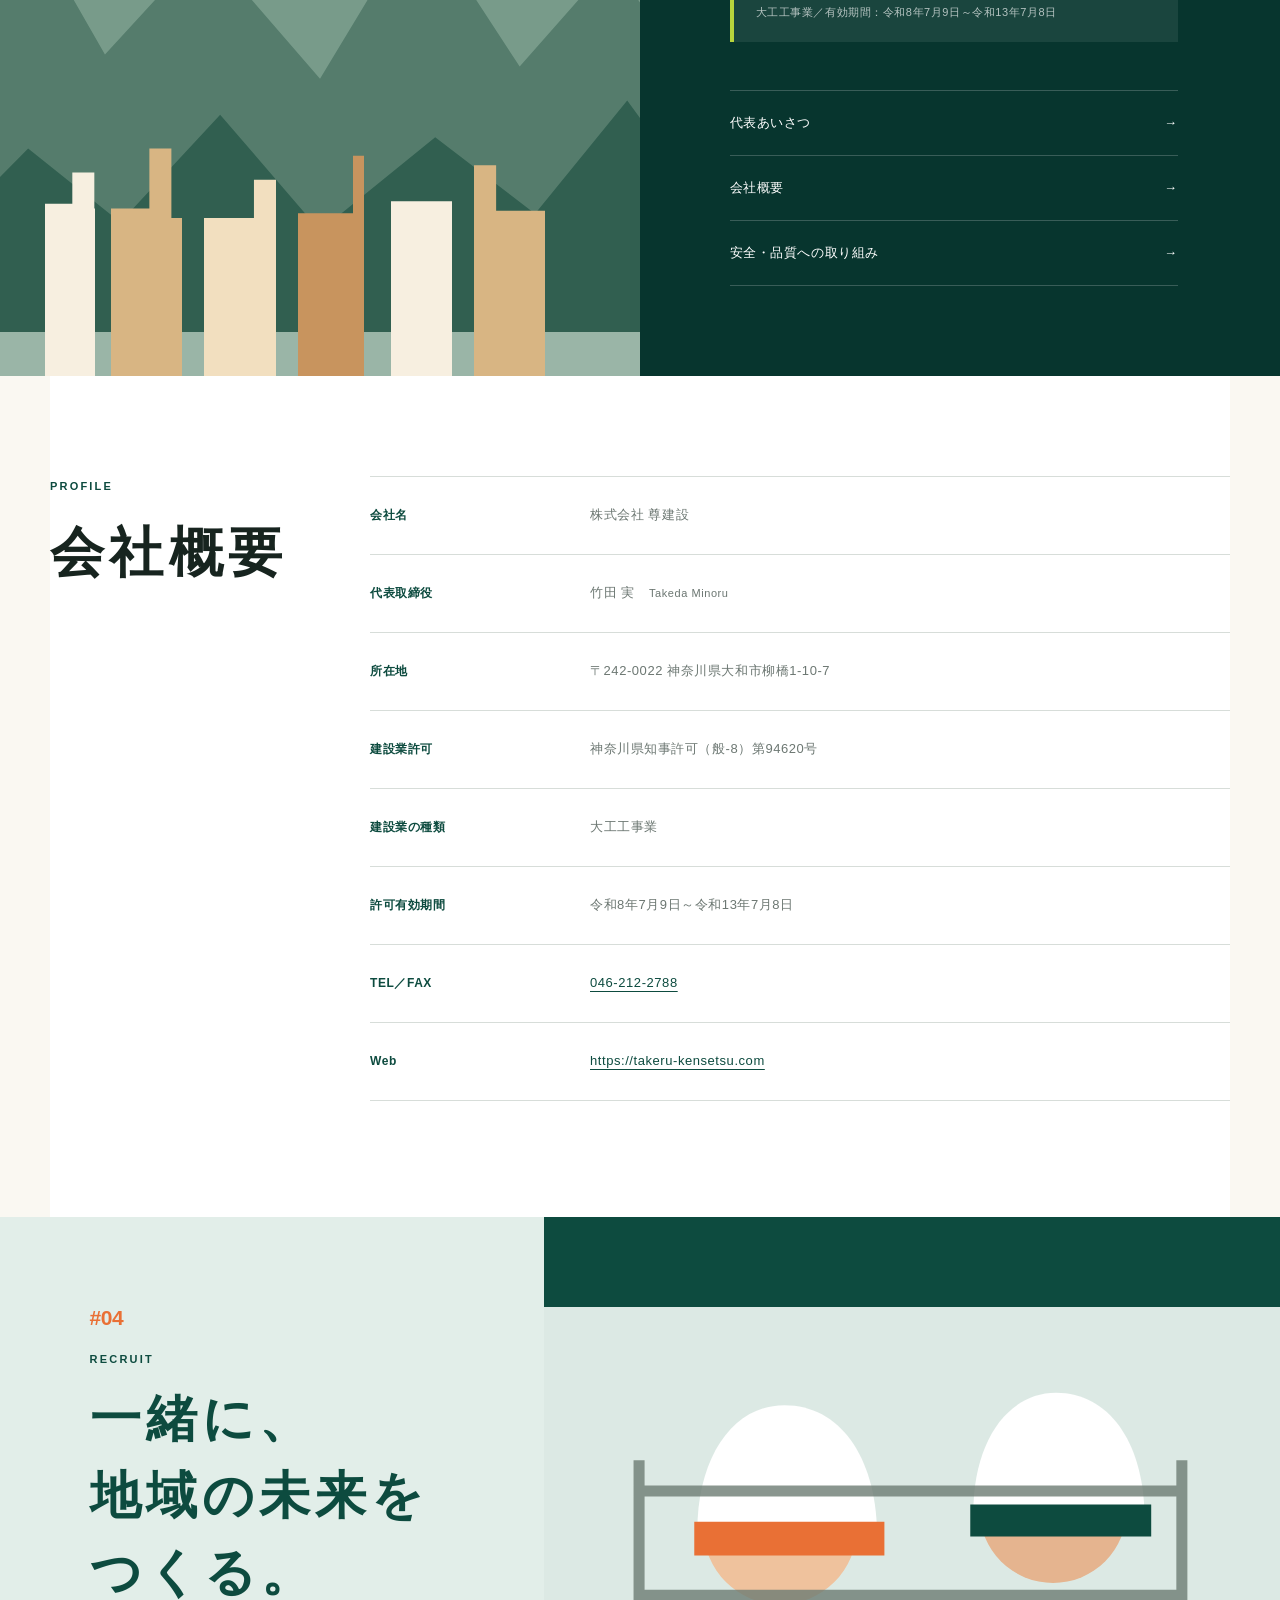
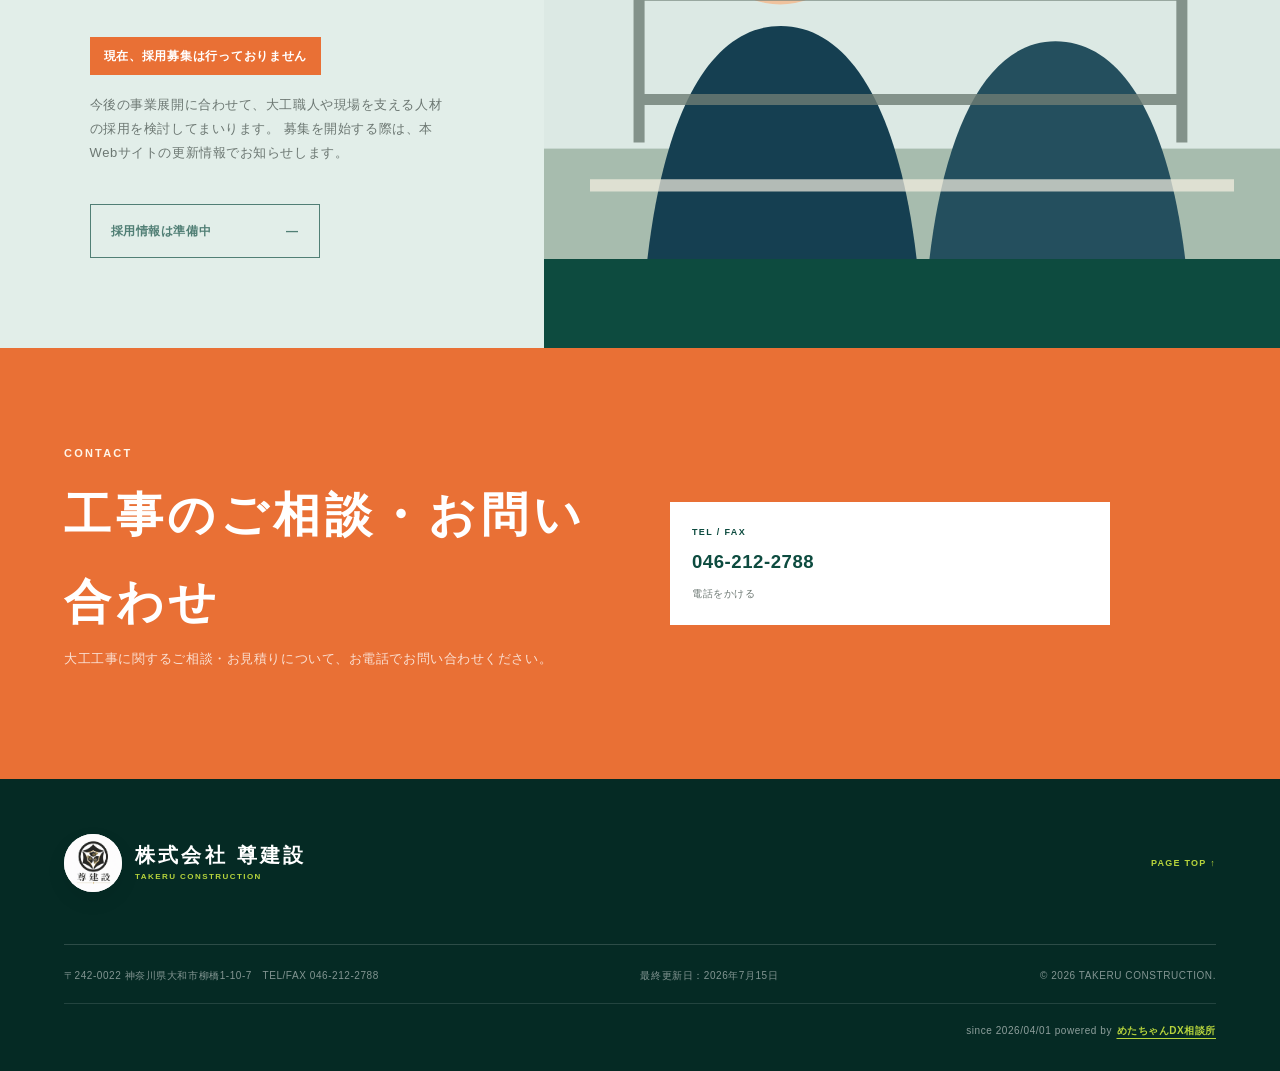
==== commit 4bf42f65: "Add files via upload" ====
--- a/index.html
+++ b/index.html
@@ -117,6 +117,11 @@
         <article class="news-item">
           <time datetime="2026-07-15">2026.07.15</time>
           <span class="news-category">Web更新</span>
+          <a href="#top">スクロール時に表示される「TOPへ戻る」ボタンを追加しました。</a>
+        </article>
+        <article class="news-item">
+          <time datetime="2026-07-15">2026.07.15</time>
+          <span class="news-category">Web更新</span>
           <a href="safety-quality.html">事業紹介、安全・品質への取り組み、採用情報を更新しました。</a>
         </article>
         <article class="news-item">
@@ -267,8 +272,8 @@
         <p class="company-text">
           株式会社尊建設は、神奈川県大和市を拠点に、お客様との対話を大切にしながら、
           安全・品質・分かりやすさを基本として、大工工事に取り組んでいます。
-          代表の竹田実は、明翔建設で木造建築の建て方、造作、改修工事などの経験を積み、
-          そこで培った技術と現場対応力を地域の仕事に生かしています。
+          木造建築の建て方、造作、改修工事などで培ってきた技術と現場対応力を、
+          地域の皆さまに信頼いただける仕事へ生かしてまいります。
         </p>
 
         <div class="permit-badge">
@@ -360,5 +365,12 @@
   </footer>
 
   <script src="assets/script.js"></script>
+
+  <button class="floating-page-top" type="button" data-page-top
+    aria-label="ページ上部へ戻る">
+    <span aria-hidden="true">↑</span>
+    <small>TOP</small>
+  </button>
+
 </body>
 </html>
--- a/assets/style.css
+++ b/assets/style.css
@@ -1223,3 +1223,62 @@
     align-items: stretch;
   }
 }
+
+
+/* Floating page-top button */
+.floating-page-top {
+  position: fixed;
+  right: 26px;
+  bottom: 26px;
+  z-index: 80;
+  width: 64px;
+  height: 64px;
+  padding: 0;
+  display: grid;
+  place-content: center;
+  gap: 1px;
+  color: #fff;
+  background: var(--green);
+  border: 1px solid rgba(255,255,255,.3);
+  border-radius: 50%;
+  box-shadow: 0 12px 28px rgba(5,42,36,.24);
+  opacity: 0;
+  visibility: hidden;
+  transform: translateY(14px);
+  cursor: pointer;
+  transition: opacity .25s, visibility .25s, transform .25s, background .25s;
+}
+.floating-page-top span {
+  font-size: 22px;
+  line-height: 1;
+}
+.floating-page-top small {
+  font-size: 8px;
+  font-weight: 900;
+  letter-spacing: .12em;
+}
+.floating-page-top.is-visible {
+  opacity: 1;
+  visibility: visible;
+  transform: translateY(0);
+}
+.floating-page-top:hover {
+  background: var(--orange);
+}
+.floating-page-top:focus-visible {
+  outline: 3px solid var(--lime);
+  outline-offset: 3px;
+}
+@media (max-width: 760px) {
+  .floating-page-top {
+    right: 16px;
+    bottom: 16px;
+    width: 56px;
+    height: 56px;
+  }
+}
+@media (prefers-reduced-motion: reduce) {
+  .floating-page-top {
+    transition: none;
+  }
+}
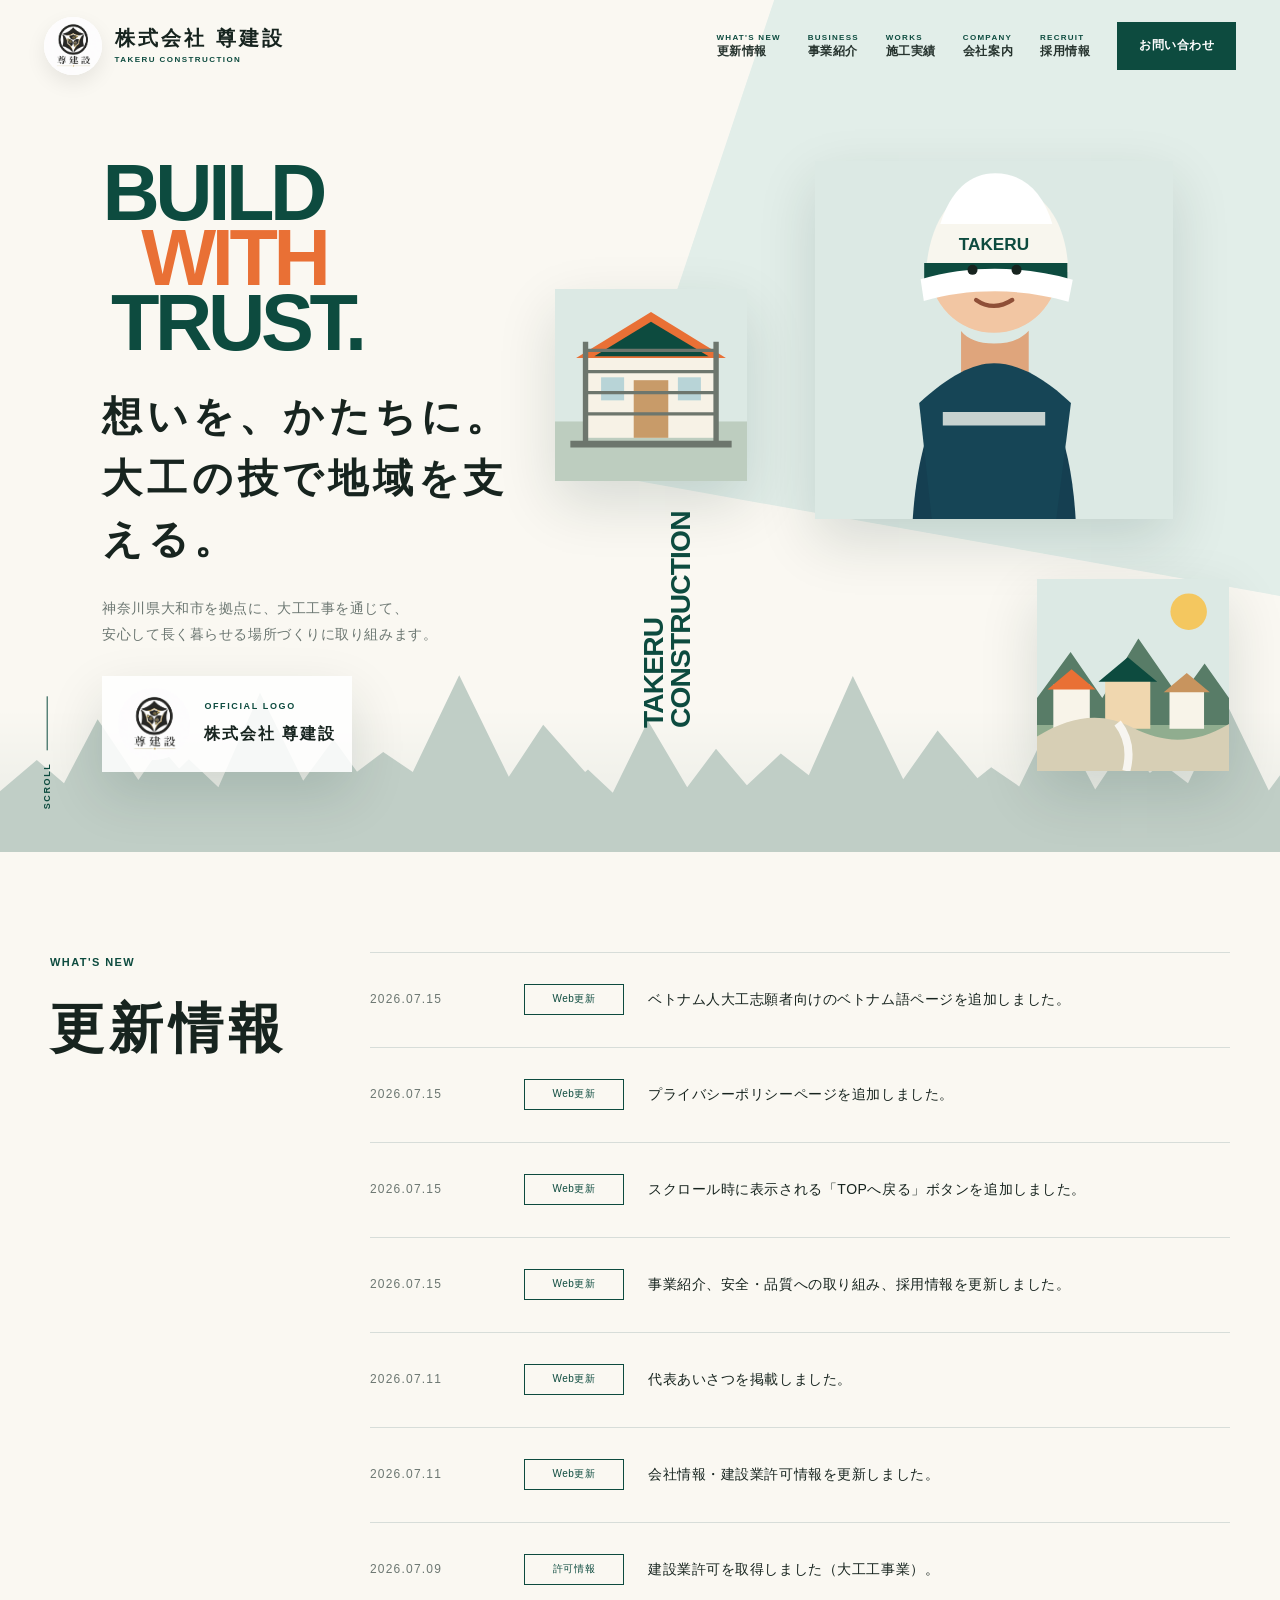
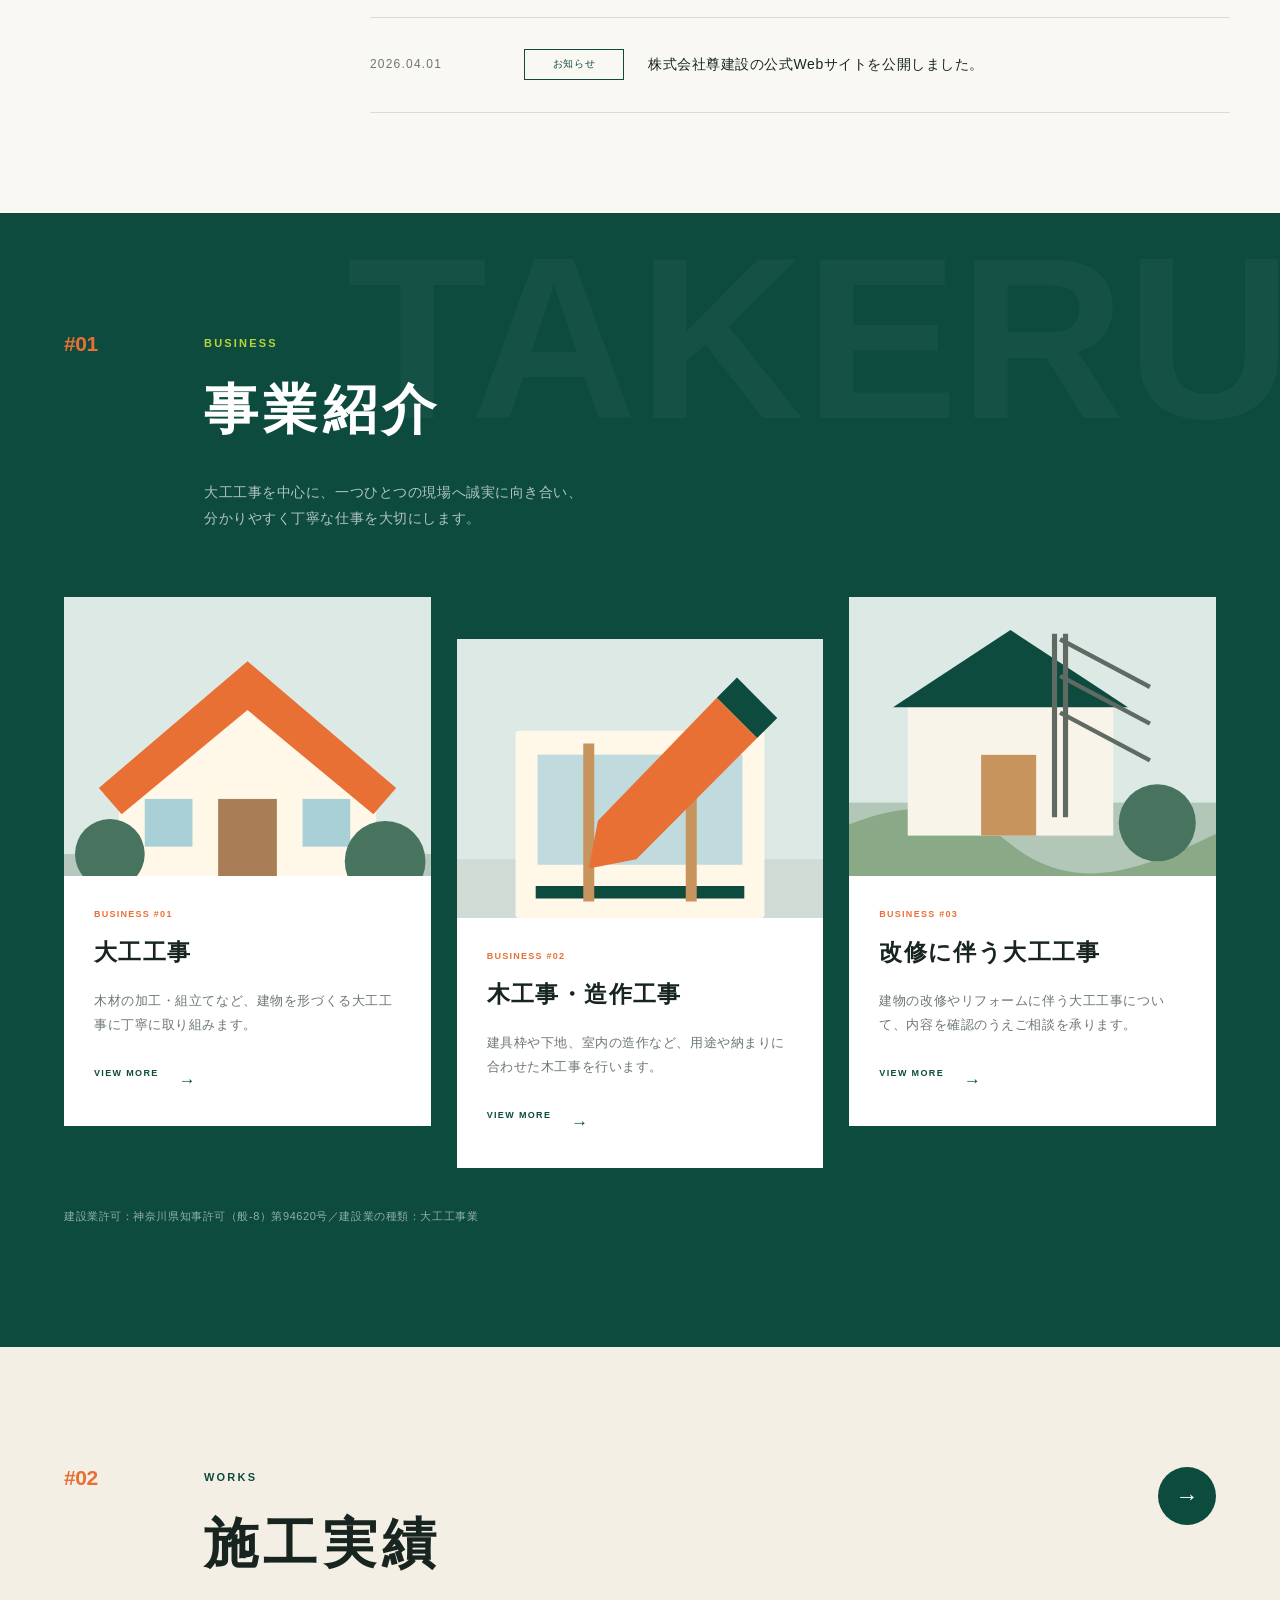
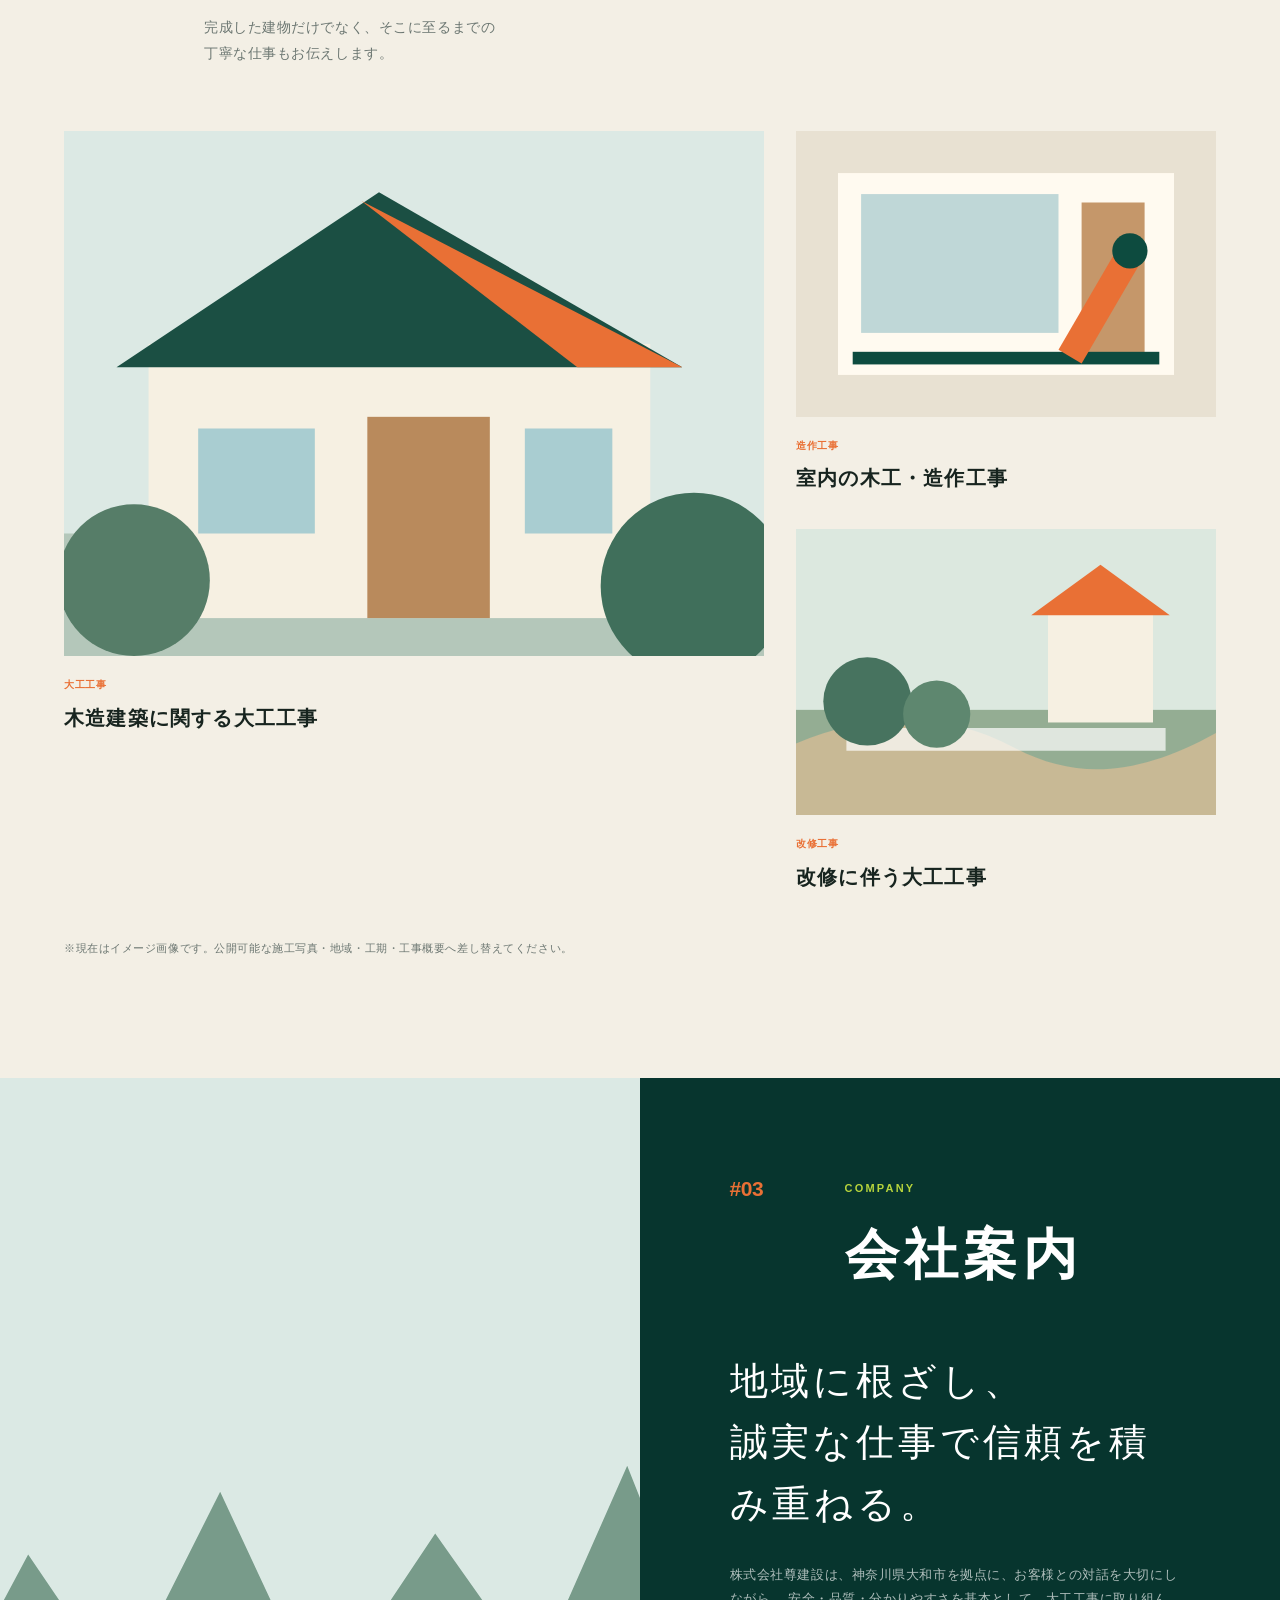
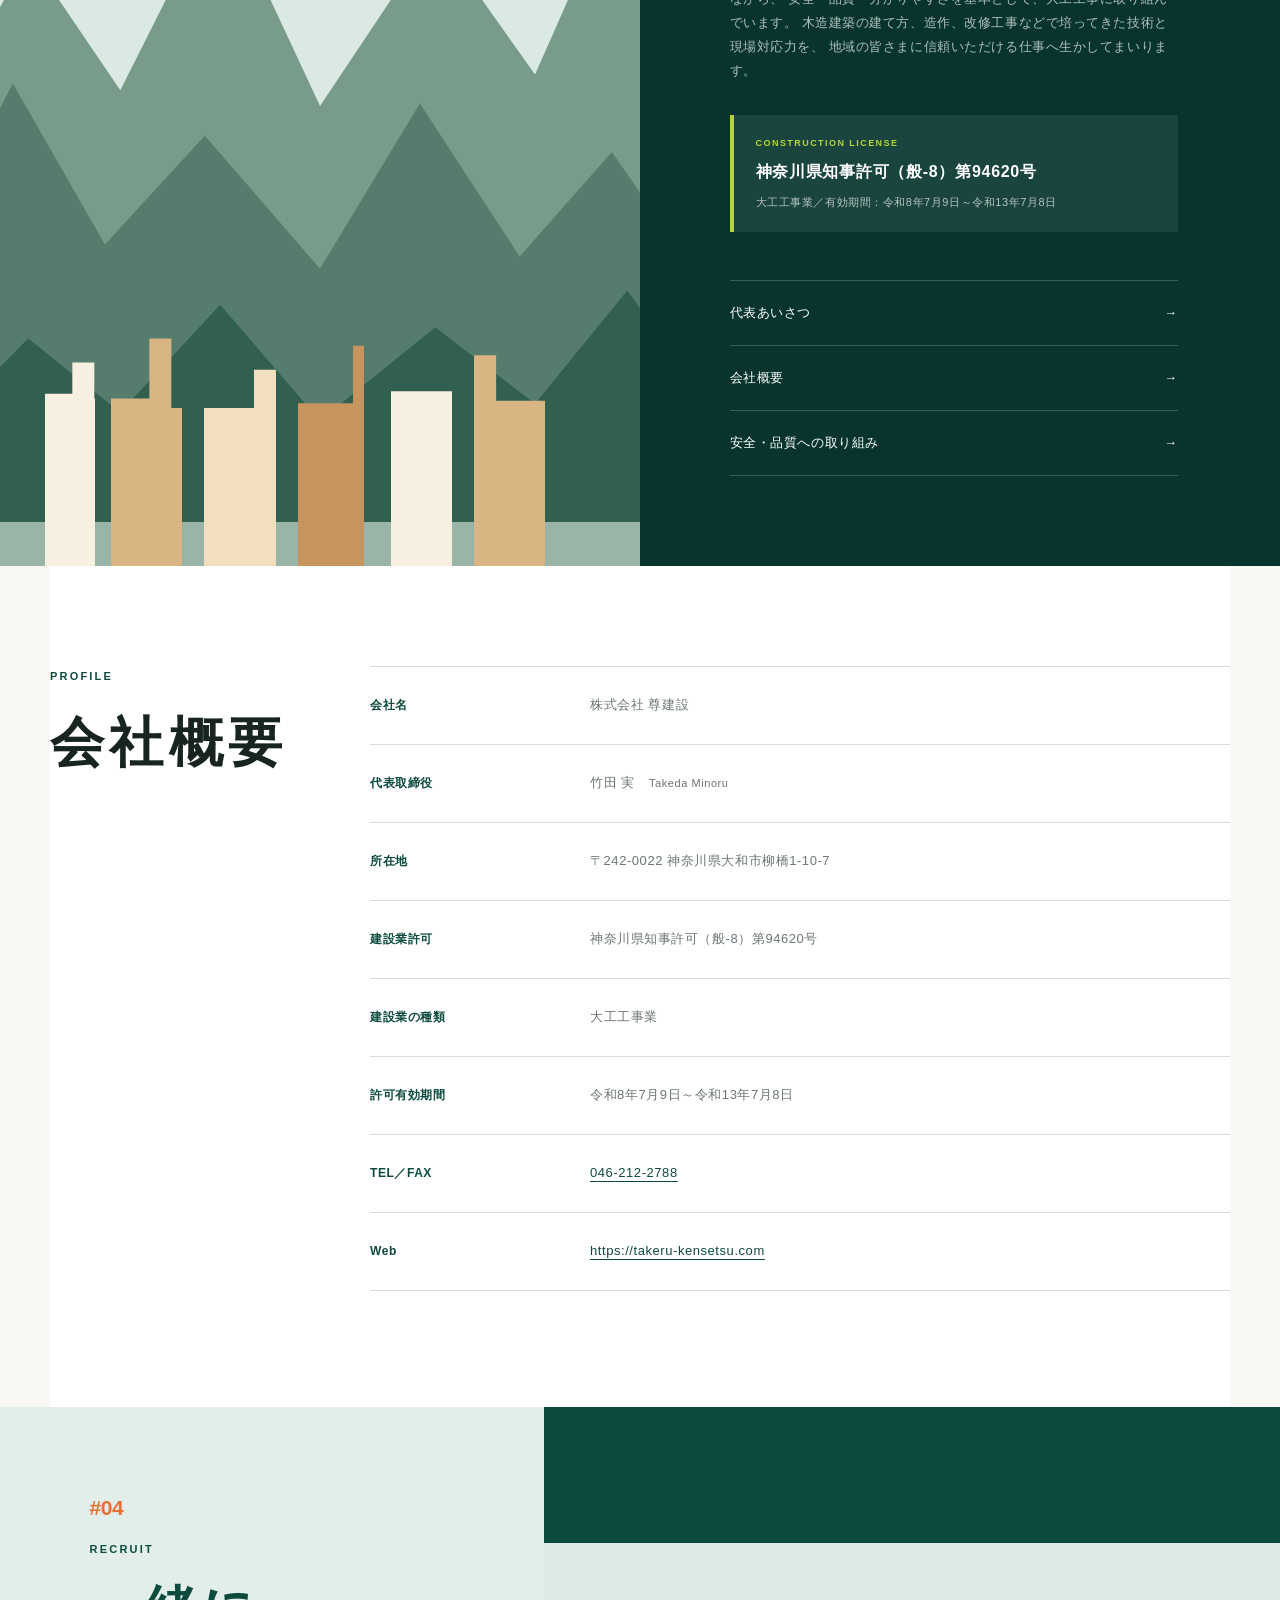
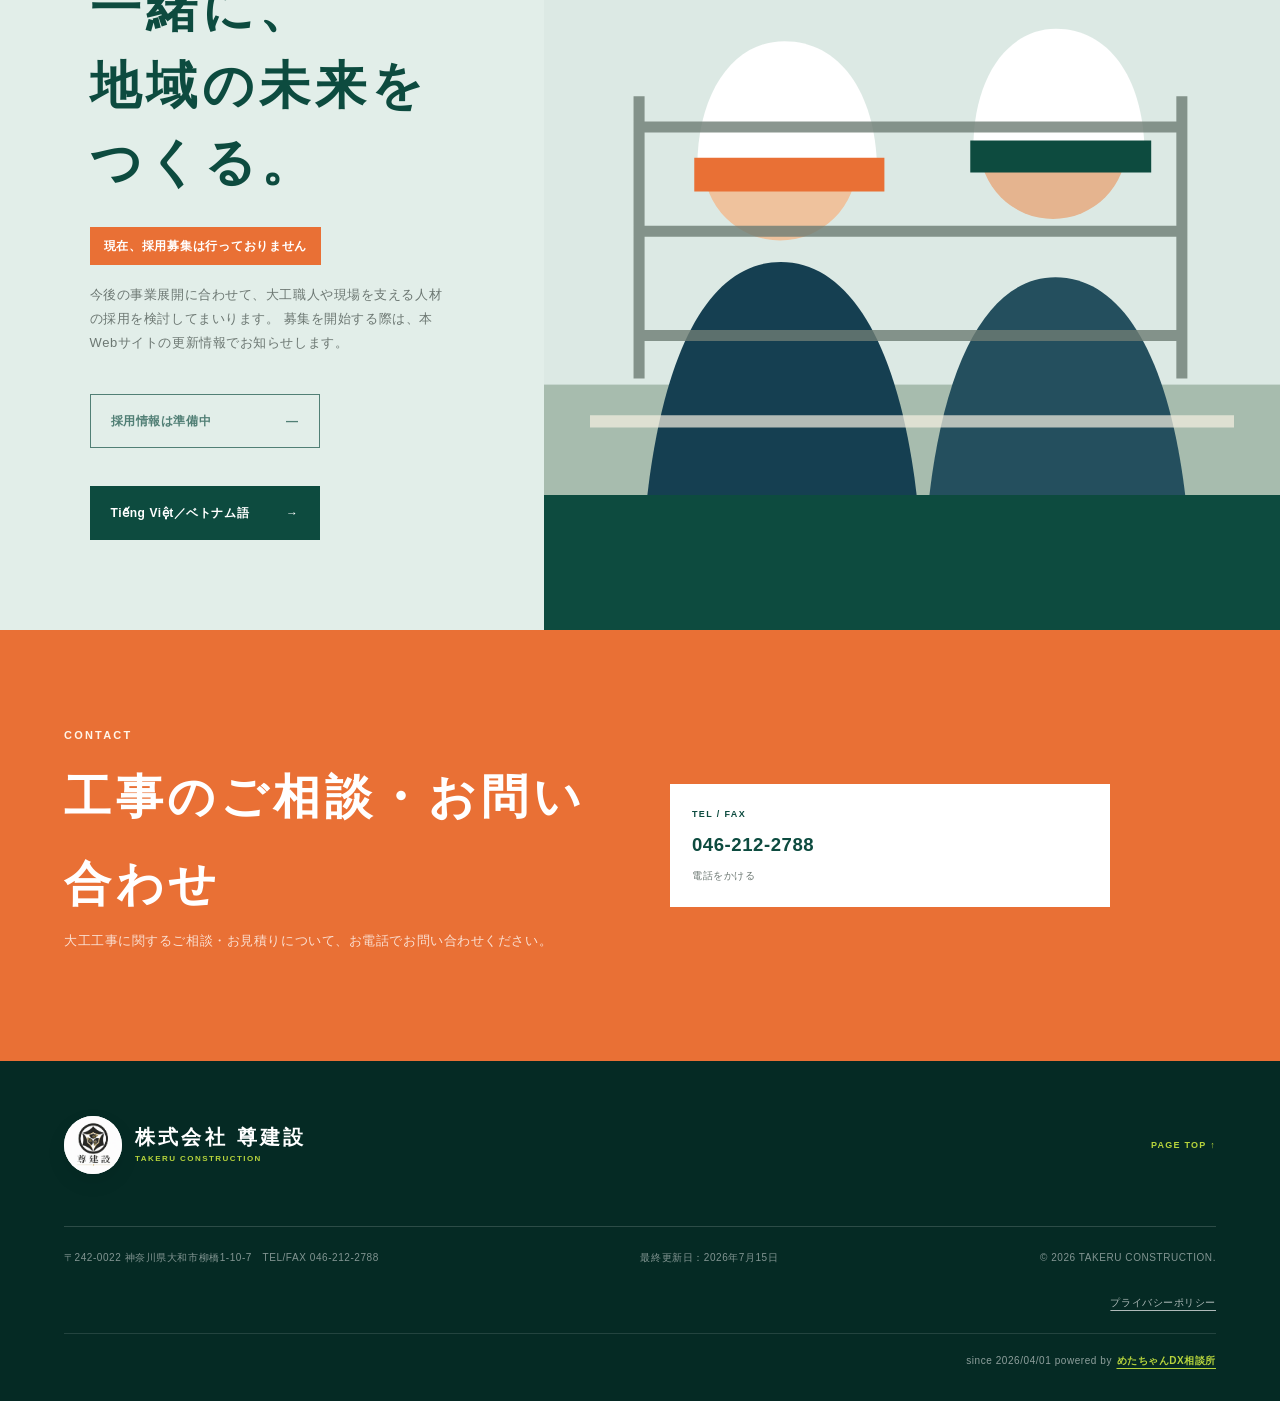
==== commit a6f072b5: "Add files via upload" ====
--- a/index.html
+++ b/index.html
@@ -117,6 +117,16 @@
         <article class="news-item">
           <time datetime="2026-07-15">2026.07.15</time>
           <span class="news-category">Web更新</span>
+          <a href="recruit-vietnamese.html">ベトナム人大工志願者向けのベトナム語ページを追加しました。</a>
+        </article>
+        <article class="news-item">
+          <time datetime="2026-07-15">2026.07.15</time>
+          <span class="news-category">Web更新</span>
+          <a href="privacy-policy.html">プライバシーポリシーページを追加しました。</a>
+        </article>
+        <article class="news-item">
+          <time datetime="2026-07-15">2026.07.15</time>
+          <span class="news-category">Web更新</span>
           <a href="#top">スクロール時に表示される「TOPへ戻る」ボタンを追加しました。</a>
         </article>
         <article class="news-item">
@@ -317,7 +327,12 @@
           今後の事業展開に合わせて、大工職人や現場を支える人材の採用を検討してまいります。
           募集を開始する際は、本Webサイトの更新情報でお知らせします。
         </p>
-        <span class="outline-link outline-link-disabled">採用情報は準備中 <span>—</span></span>
+        <div class="recruit-links">
+          <span class="outline-link outline-link-disabled">採用情報は準備中 <span>—</span></span>
+          <a class="outline-link recruit-language-link" href="recruit-vietnamese.html">
+            Tiếng Việt／ベトナム語 <span>→</span>
+          </a>
+        </div>
       </div>
       <div class="recruit-visual">
         <img src="assets/images/recruit.svg" alt="建設現場で働く仲間を表したイラスト">
@@ -356,6 +371,7 @@
       <p>最終更新日：<time datetime="2026-07-15">2026年7月15日</time></p>
       <p>© <span id="year"></span> TAKERU CONSTRUCTION.</p>
     </div>
+      <p class="footer-legal"><a href="privacy-policy.html">プライバシーポリシー</a></p>
     <div class="footer-credit">
       <span>since 2026/04/01 powered by</span>
       <a href="https://metachan.jp/" target="_blank" rel="noopener noreferrer">
--- a/assets/style.css
+++ b/assets/style.css
@@ -1282,3 +1282,299 @@
     transition: none;
   }
 }
+
+
+/* Privacy policy */
+.footer-legal {
+  margin: 18px 0 0;
+  text-align: right;
+}
+.footer-legal a {
+  color: rgba(255,255,255,.68);
+  font-size: 10px;
+  text-decoration: underline;
+  text-underline-offset: 4px;
+}
+.footer-legal a:hover {
+  color: var(--lime);
+}
+.privacy-page {
+  padding: 95px max(5vw, 28px);
+  background: #fff;
+}
+.privacy-page-inner {
+  width: min(960px, 100%);
+  margin: 0 auto;
+}
+.privacy-intro {
+  margin-bottom: 52px;
+  padding: 28px 32px;
+  color: var(--green);
+  background: var(--green-light);
+  font-size: 15px;
+  font-weight: 600;
+}
+.privacy-section {
+  padding: 35px 0;
+  border-bottom: 1px solid var(--line);
+}
+.privacy-section h2 {
+  margin: 0 0 17px;
+  color: var(--green);
+  font-family: "Yu Mincho", "Hiragino Mincho ProN", serif;
+  font-size: 23px;
+  letter-spacing: .05em;
+}
+.privacy-section p,
+.privacy-section li {
+  color: var(--muted);
+  font-size: 14px;
+}
+.privacy-section p:last-child {
+  margin-bottom: 0;
+}
+.privacy-section ul {
+  margin: 15px 0 0;
+  padding-left: 1.5em;
+}
+.privacy-section li + li {
+  margin-top: 6px;
+}
+.privacy-contact dl {
+  margin: 0;
+  border-top: 1px solid var(--line);
+}
+.privacy-contact dl div {
+  display: grid;
+  grid-template-columns: 150px 1fr;
+  gap: 20px;
+  padding: 15px 0;
+  border-bottom: 1px solid var(--line);
+}
+.privacy-contact dt {
+  color: var(--green);
+  font-size: 13px;
+  font-weight: 800;
+}
+.privacy-contact dd {
+  margin: 0;
+  color: var(--muted);
+  font-size: 14px;
+}
+.privacy-date {
+  margin-top: 36px;
+  color: var(--muted);
+  font-size: 12px;
+  text-align: right;
+}
+.privacy-date p {
+  margin: 0;
+}
+@media (max-width: 760px) {
+  .footer-legal {
+    text-align: left;
+  }
+  .privacy-page {
+    padding: 70px 22px;
+  }
+  .privacy-intro {
+    padding: 23px;
+    font-size: 14px;
+  }
+  .privacy-section {
+    padding: 29px 0;
+  }
+  .privacy-section h2 {
+    font-size: 20px;
+  }
+  .privacy-contact dl div {
+    grid-template-columns: 1fr;
+    gap: 5px;
+  }
+}
+
+
+/* Vietnamese recruitment page */
+.recruit-links {
+  display: flex;
+  flex-wrap: wrap;
+  gap: 12px;
+  align-items: center;
+}
+.recruit-language-link {
+  margin-top: 26px;
+  color: #fff;
+  background: var(--green);
+  border-color: var(--green);
+}
+.recruit-language-link:hover {
+  color: var(--green);
+  background: #fff;
+}
+.footer-language {
+  margin: 8px 0 0;
+  text-align: right;
+}
+.footer-language a {
+  color: rgba(255,255,255,.68);
+  font-size: 10px;
+  text-decoration: underline;
+  text-underline-offset: 4px;
+}
+.footer-language a:hover {
+  color: var(--lime);
+}
+.vi-recruit-page {
+  padding: 95px max(5vw, 28px);
+  background: #fff;
+}
+.vi-recruit-inner {
+  width: min(980px, 100%);
+  margin: 0 auto;
+}
+.vi-status {
+  margin-bottom: 28px;
+  padding: 34px;
+  color: #fff;
+  background: var(--orange);
+}
+.vi-status span {
+  display: block;
+  margin-bottom: 8px;
+  font-size: 10px;
+  font-weight: 900;
+  letter-spacing: .15em;
+}
+.vi-status h2 {
+  margin: 0 0 12px;
+  font-family: "Yu Mincho", "Hiragino Mincho ProN", serif;
+  font-size: clamp(27px, 3.8vw, 43px);
+  line-height: 1.45;
+}
+.vi-status p {
+  margin: 0;
+  color: rgba(255,255,255,.86);
+}
+.vi-language-notice {
+  margin-bottom: 58px;
+  padding: 30px 34px;
+  border: 2px solid var(--green);
+  background: var(--green-light);
+}
+.vi-language-notice strong {
+  display: block;
+  margin-bottom: 10px;
+  color: var(--green);
+  font-size: 20px;
+}
+.vi-language-notice p {
+  color: var(--ink);
+}
+.vi-language-notice .jp-note {
+  margin-bottom: 0;
+  padding-top: 14px;
+  border-top: 1px solid rgba(13,75,63,.22);
+  color: var(--green);
+  font-weight: 800;
+}
+.vi-section {
+  padding: 44px 0;
+  border-bottom: 1px solid var(--line);
+}
+.vi-section h2 {
+  margin: 0 0 19px;
+  color: var(--green);
+  font-family: "Yu Mincho", "Hiragino Mincho ProN", serif;
+  font-size: clamp(26px, 3.3vw, 39px);
+  letter-spacing: .03em;
+}
+.vi-section > p:not(.detail-kicker) {
+  color: var(--muted);
+  font-size: 15px;
+}
+.vi-card-grid {
+  margin-top: 25px;
+  display: grid;
+  grid-template-columns: repeat(3, 1fr);
+  gap: 18px;
+}
+.vi-card-grid div {
+  padding: 26px;
+  background: var(--cream);
+  border: 1px solid var(--line);
+}
+.vi-card-grid h3 {
+  margin: 0 0 12px;
+  color: var(--green);
+  font-size: 18px;
+}
+.vi-card-grid p {
+  margin: 0;
+  color: var(--muted);
+  font-size: 13px;
+}
+.vi-small-note {
+  margin: 22px 0 0;
+  padding: 18px 20px;
+  background: var(--green-light);
+  font-size: 13px !important;
+}
+.vi-check-list {
+  margin: 22px 0 0;
+  padding: 0;
+  list-style: none;
+  display: grid;
+  gap: 12px;
+}
+.vi-check-list li {
+  position: relative;
+  padding: 14px 18px 14px 46px;
+  color: var(--muted);
+  background: var(--cream);
+  border: 1px solid var(--line);
+}
+.vi-check-list li::before {
+  content: "✓";
+  position: absolute;
+  left: 17px;
+  top: 13px;
+  color: var(--orange);
+  font-weight: 900;
+}
+.vi-contact-note {
+  margin-top: 22px;
+  padding: 24px;
+  display: flex;
+  flex-direction: column;
+  gap: 6px;
+  color: #fff;
+  background: var(--green);
+}
+.vi-contact-note strong {
+  font-size: 19px;
+}
+.vi-contact-note span {
+  color: rgba(255,255,255,.72);
+  font-size: 13px;
+}
+@media (max-width: 760px) {
+  .recruit-links {
+    align-items: stretch;
+  }
+  .recruit-links .outline-link {
+    width: 100%;
+  }
+  .footer-language {
+    text-align: left;
+  }
+  .vi-recruit-page {
+    padding: 70px 22px;
+  }
+  .vi-status,
+  .vi-language-notice {
+    padding: 25px;
+  }
+  .vi-card-grid {
+    grid-template-columns: 1fr;
+  }
+}
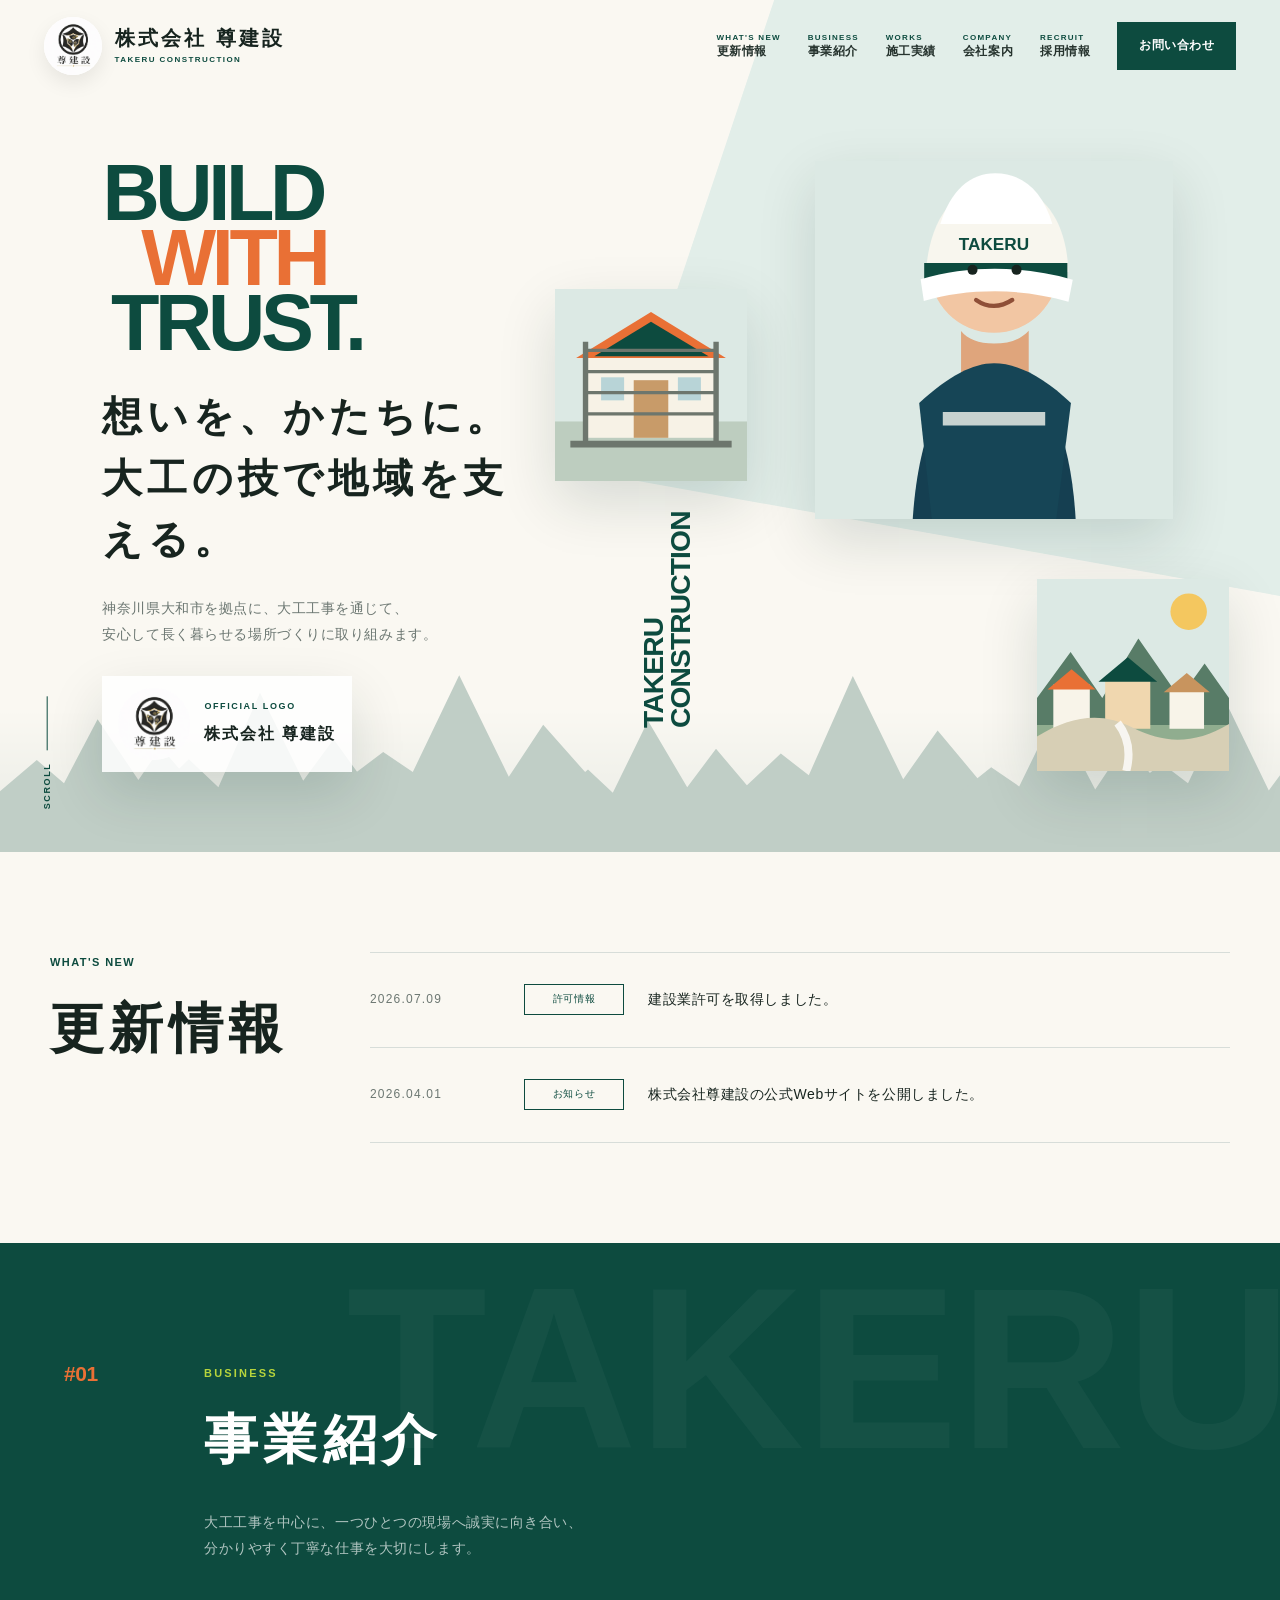
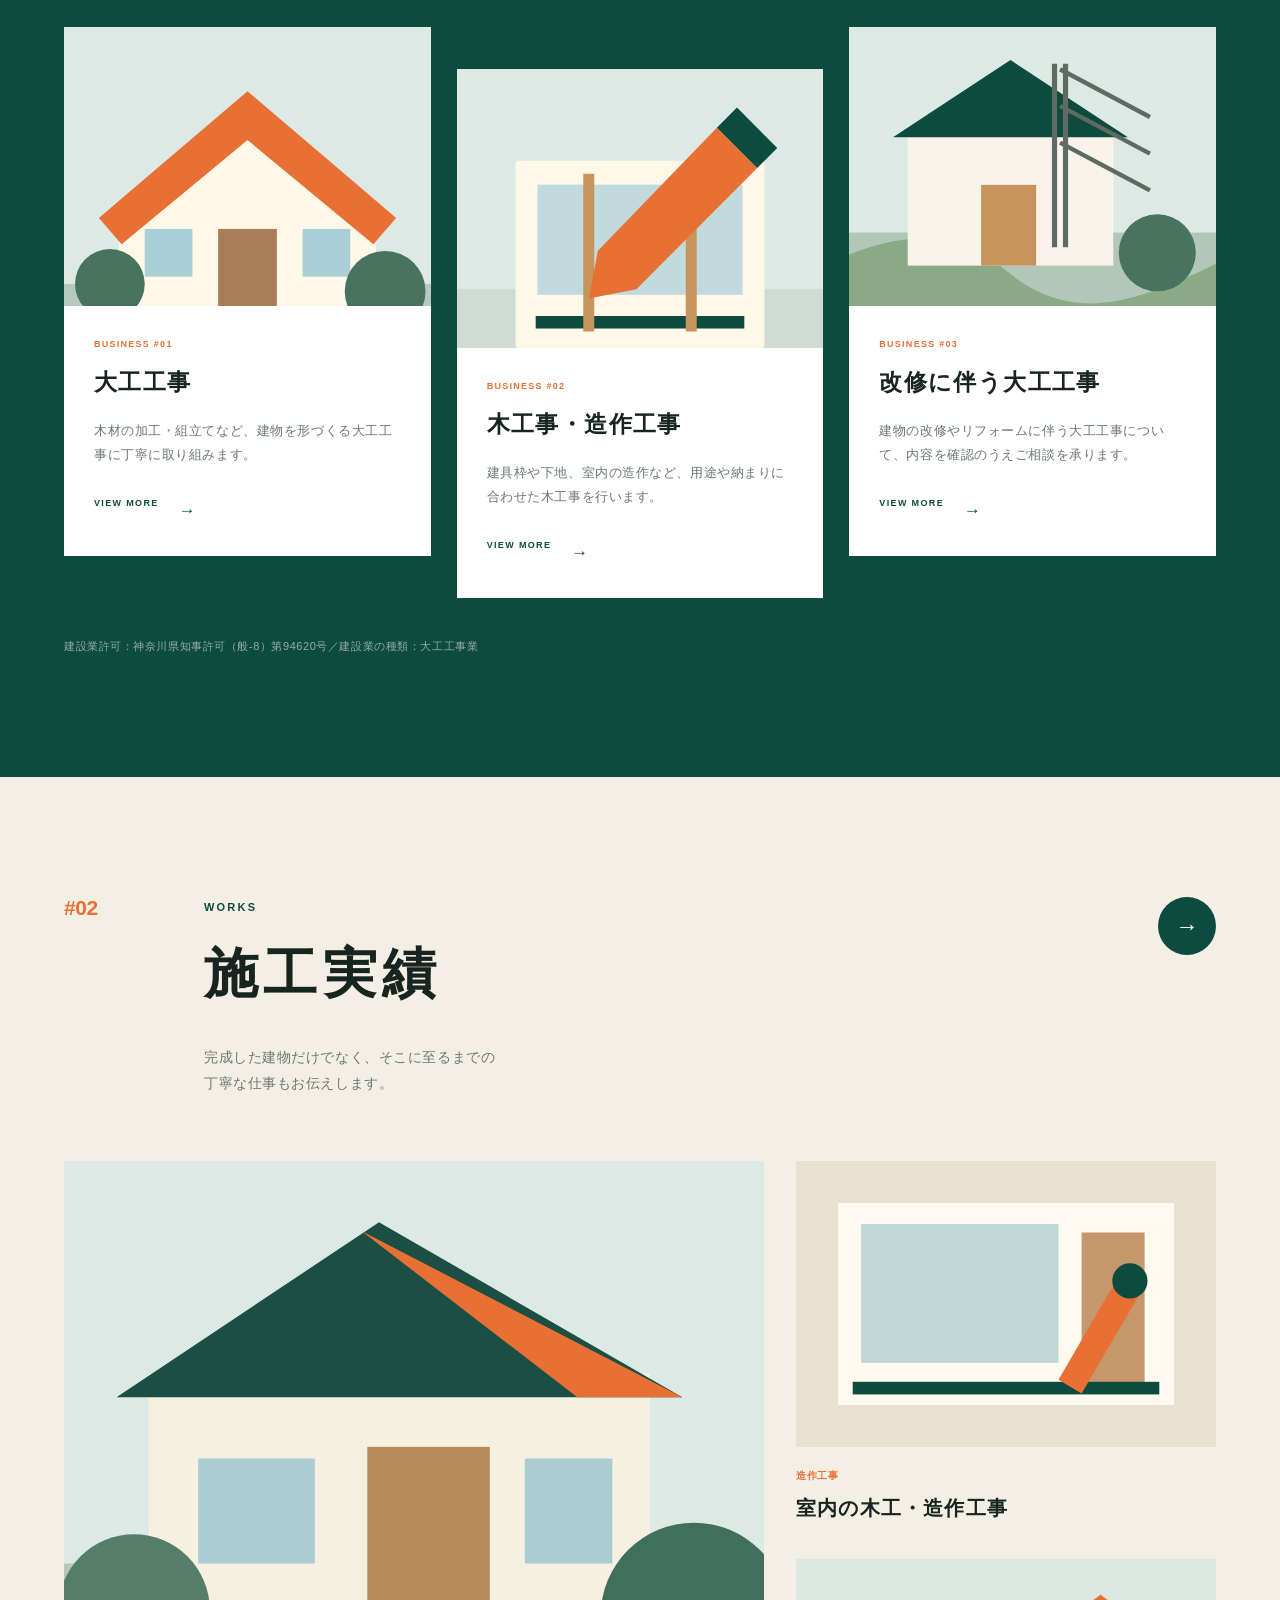
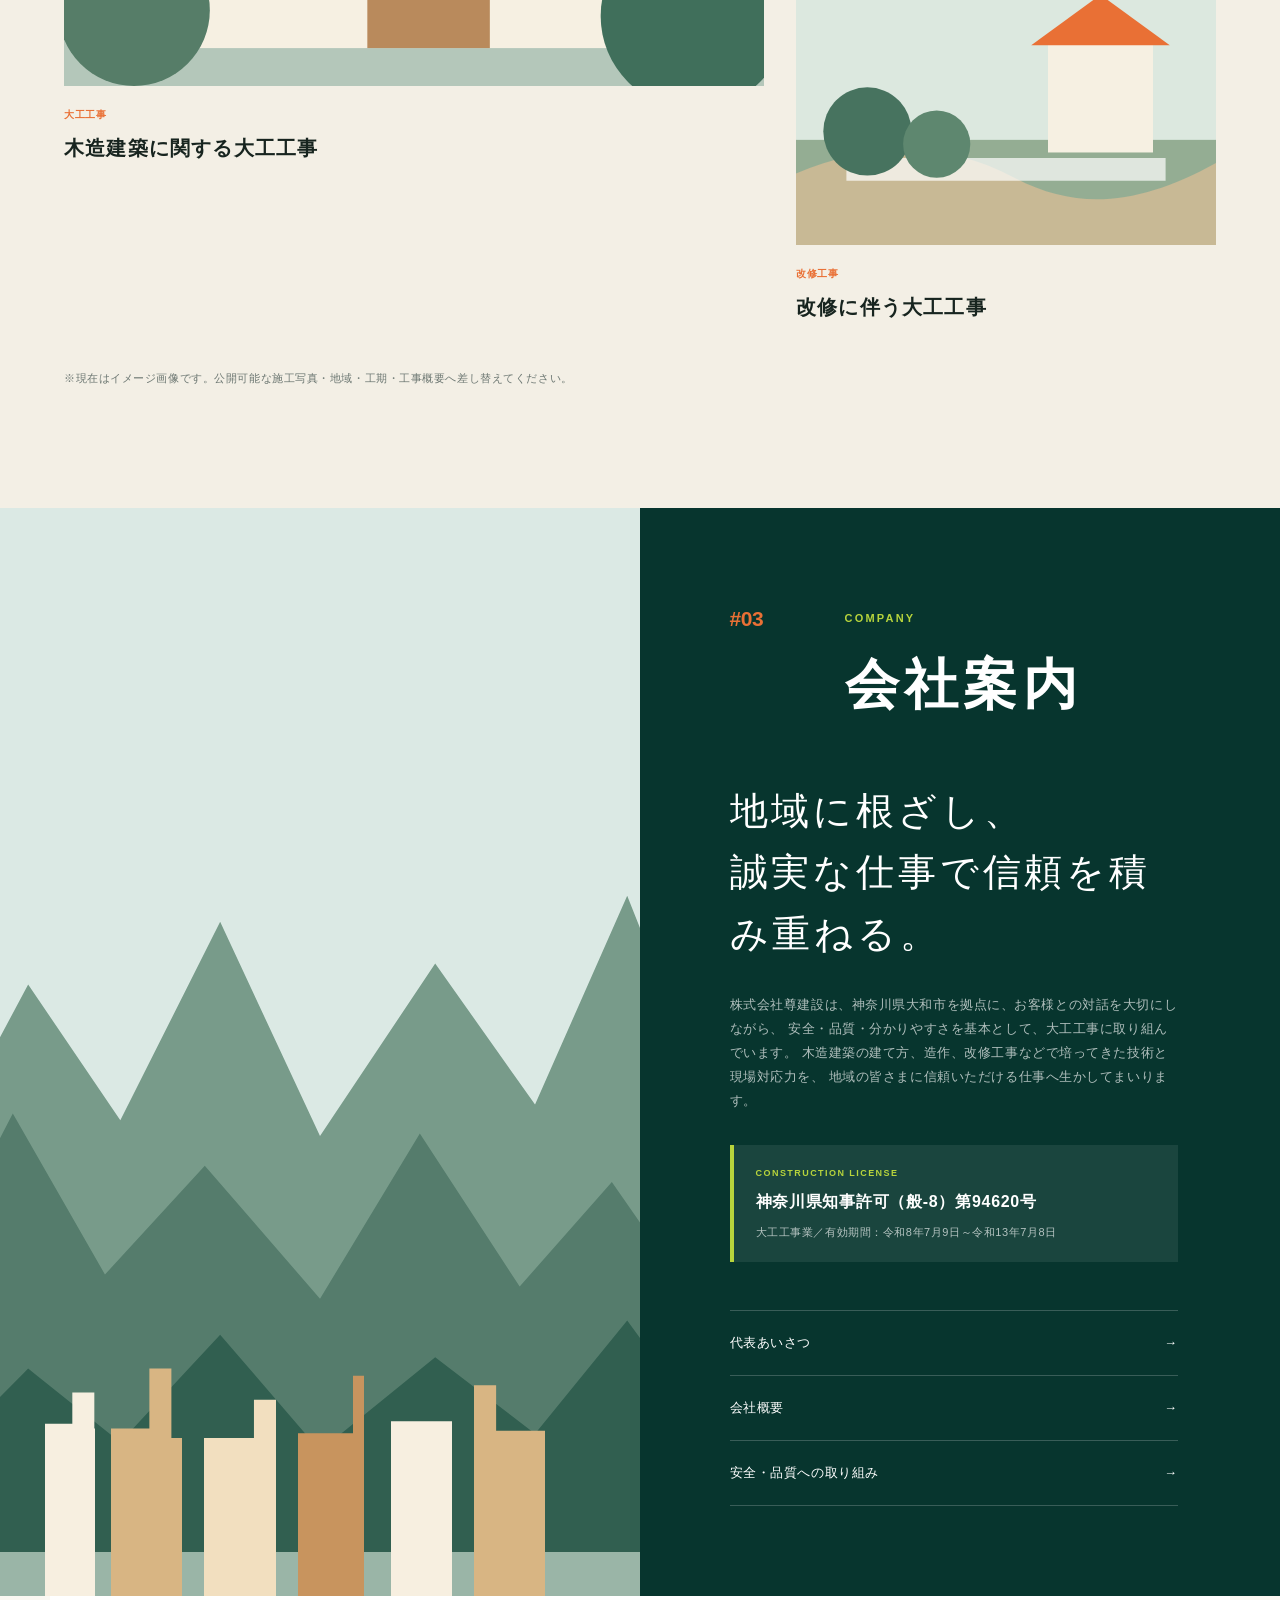
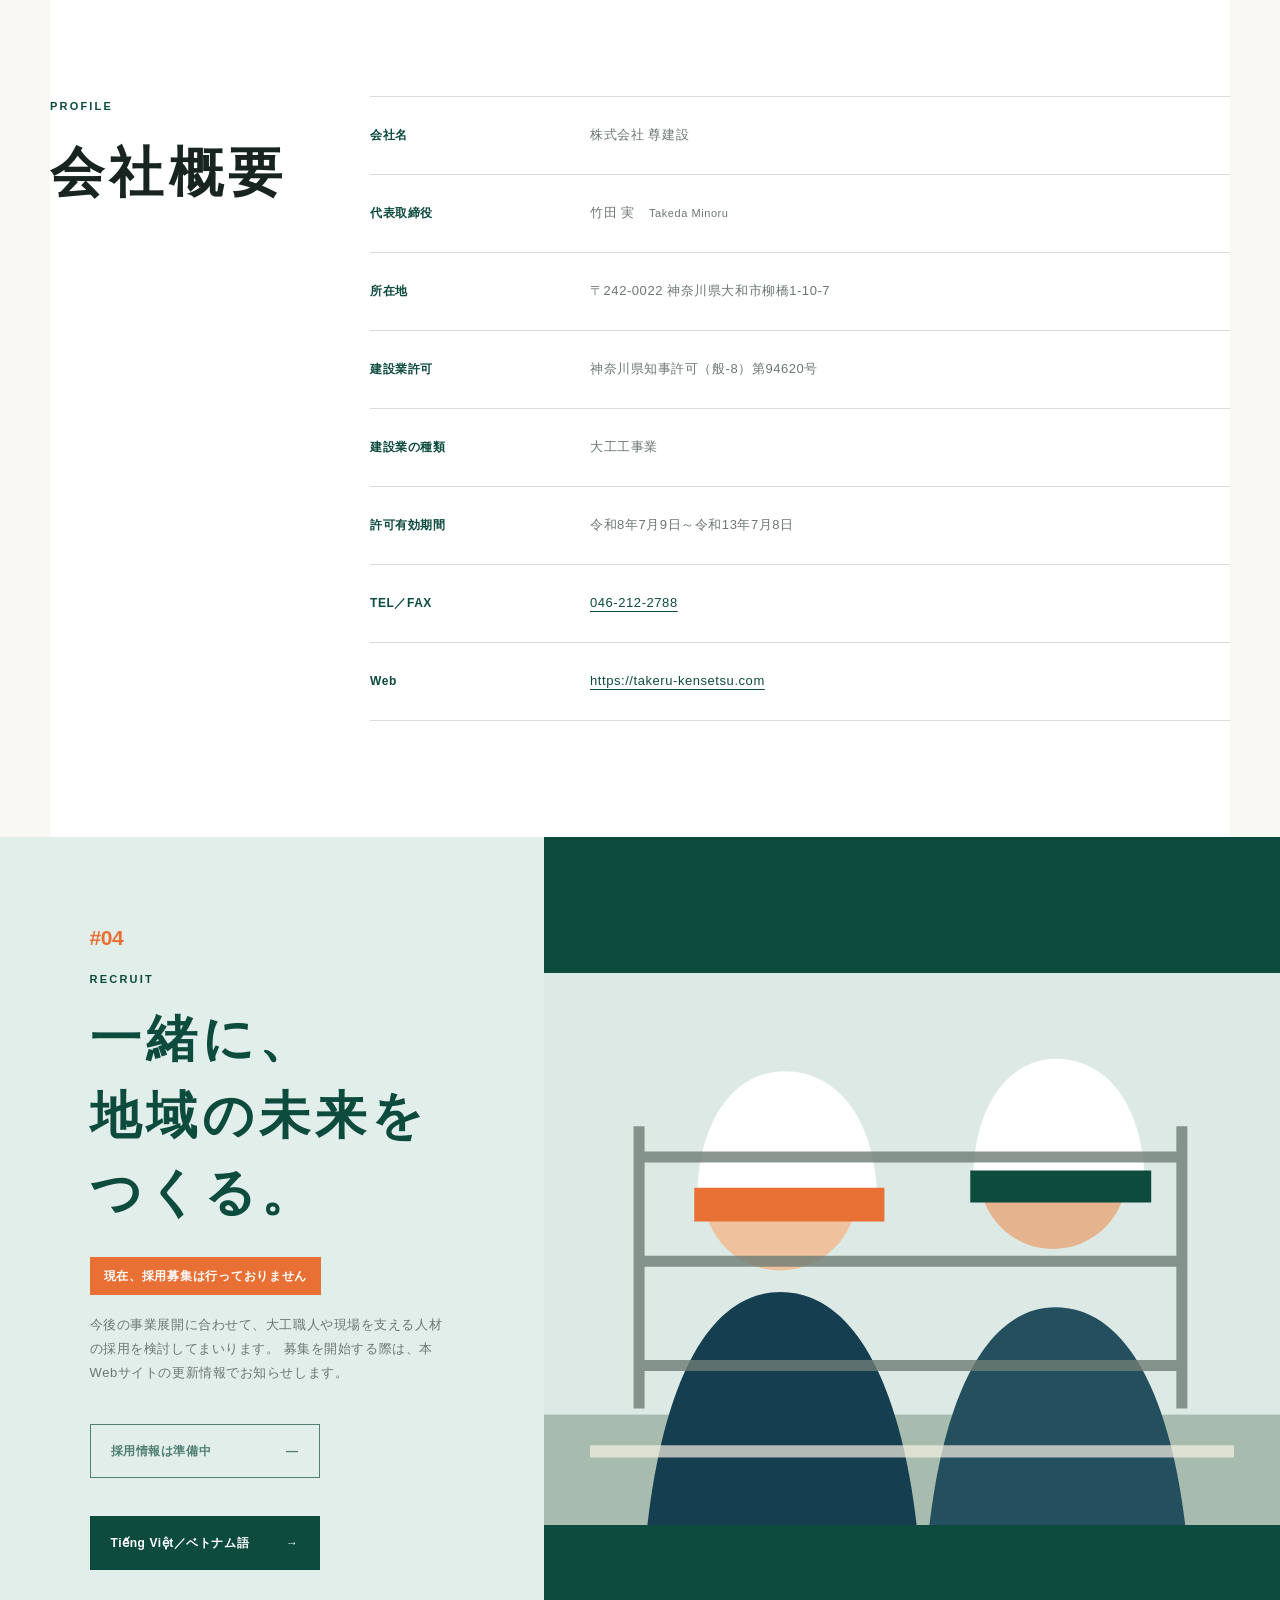
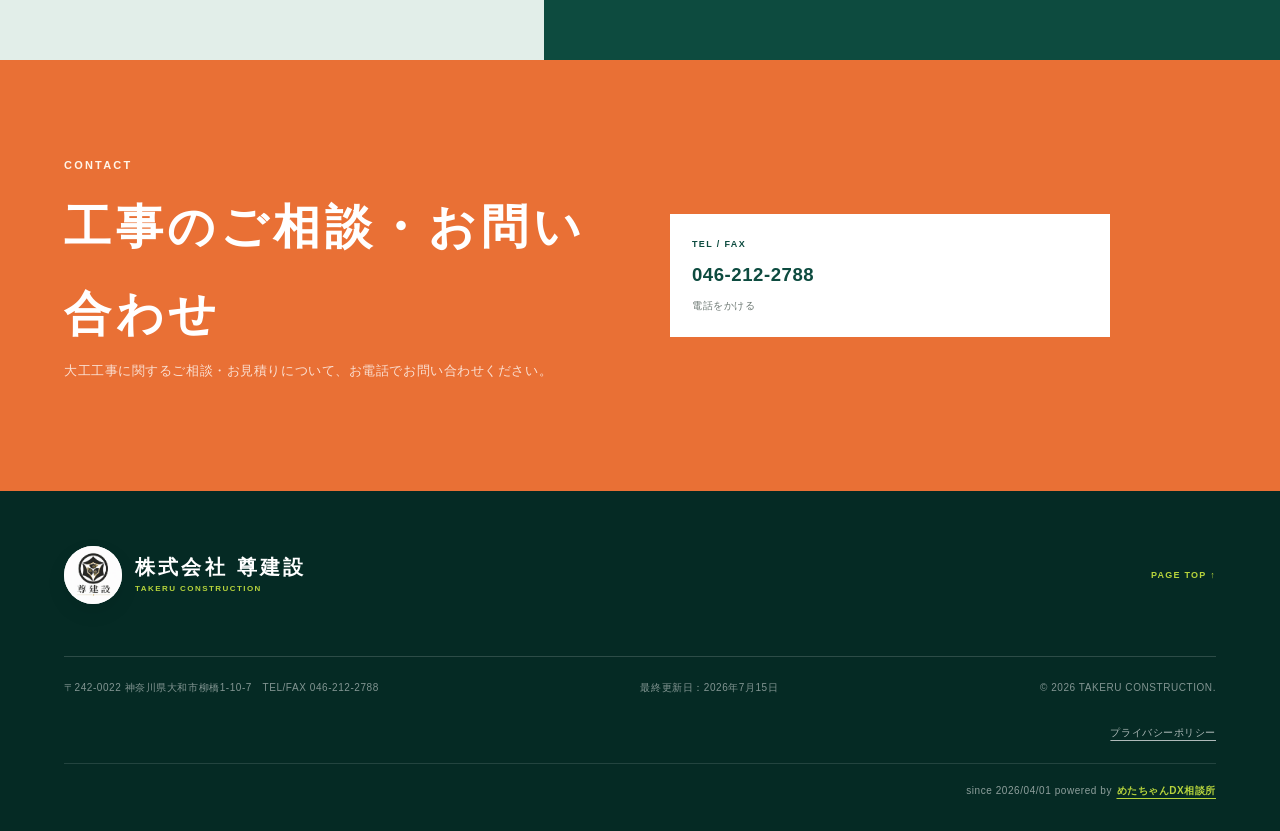
==== commit ba972647: "Add files via upload" ====
--- a/index.html
+++ b/index.html
@@ -115,44 +115,14 @@
 
       <div class="news-list">
         <article class="news-item">
-          <time datetime="2026-07-15">2026.07.15</time>
-          <span class="news-category">Web更新</span>
-          <a href="recruit-vietnamese.html">ベトナム人大工志願者向けのベトナム語ページを追加しました。</a>
-        </article>
-        <article class="news-item">
-          <time datetime="2026-07-15">2026.07.15</time>
-          <span class="news-category">Web更新</span>
-          <a href="privacy-policy.html">プライバシーポリシーページを追加しました。</a>
-        </article>
-        <article class="news-item">
-          <time datetime="2026-07-15">2026.07.15</time>
-          <span class="news-category">Web更新</span>
-          <a href="#top">スクロール時に表示される「TOPへ戻る」ボタンを追加しました。</a>
-        </article>
-        <article class="news-item">
-          <time datetime="2026-07-15">2026.07.15</time>
-          <span class="news-category">Web更新</span>
-          <a href="safety-quality.html">事業紹介、安全・品質への取り組み、採用情報を更新しました。</a>
-        </article>
-        <article class="news-item">
-          <time datetime="2026-07-11">2026.07.11</time>
-          <span class="news-category">Web更新</span>
-          <a href="message.html">代表あいさつを掲載しました。</a>
-        </article>
-        <article class="news-item">
-          <time datetime="2026-07-11">2026.07.11</time>
-          <span class="news-category">Web更新</span>
-          <a href="#profile">会社情報・建設業許可情報を更新しました。</a>
-        </article>
-        <article class="news-item">
           <time datetime="2026-07-09">2026.07.09</time>
           <span class="news-category">許可情報</span>
-          <a href="#profile">建設業許可を取得しました（大工工事業）。</a>
+          <a href="#profile">建設業許可を取得しました。</a>
         </article>
         <article class="news-item">
           <time datetime="2026-04-01">2026.04.01</time>
           <span class="news-category">お知らせ</span>
-          <a href="#contact">株式会社尊建設の公式Webサイトを公開しました。</a>
+          <a href="#top">株式会社尊建設の公式Webサイトを公開しました。</a>
         </article>
       </div>
     </section>
--- a/assets/style.css
+++ b/assets/style.css
@@ -1578,3 +1578,9 @@
     grid-template-columns: 1fr;
   }
 }
+
+
+/* Show up to five What's New items */
+.news-list .news-item:nth-child(n + 6) {
+  display: none;
+}
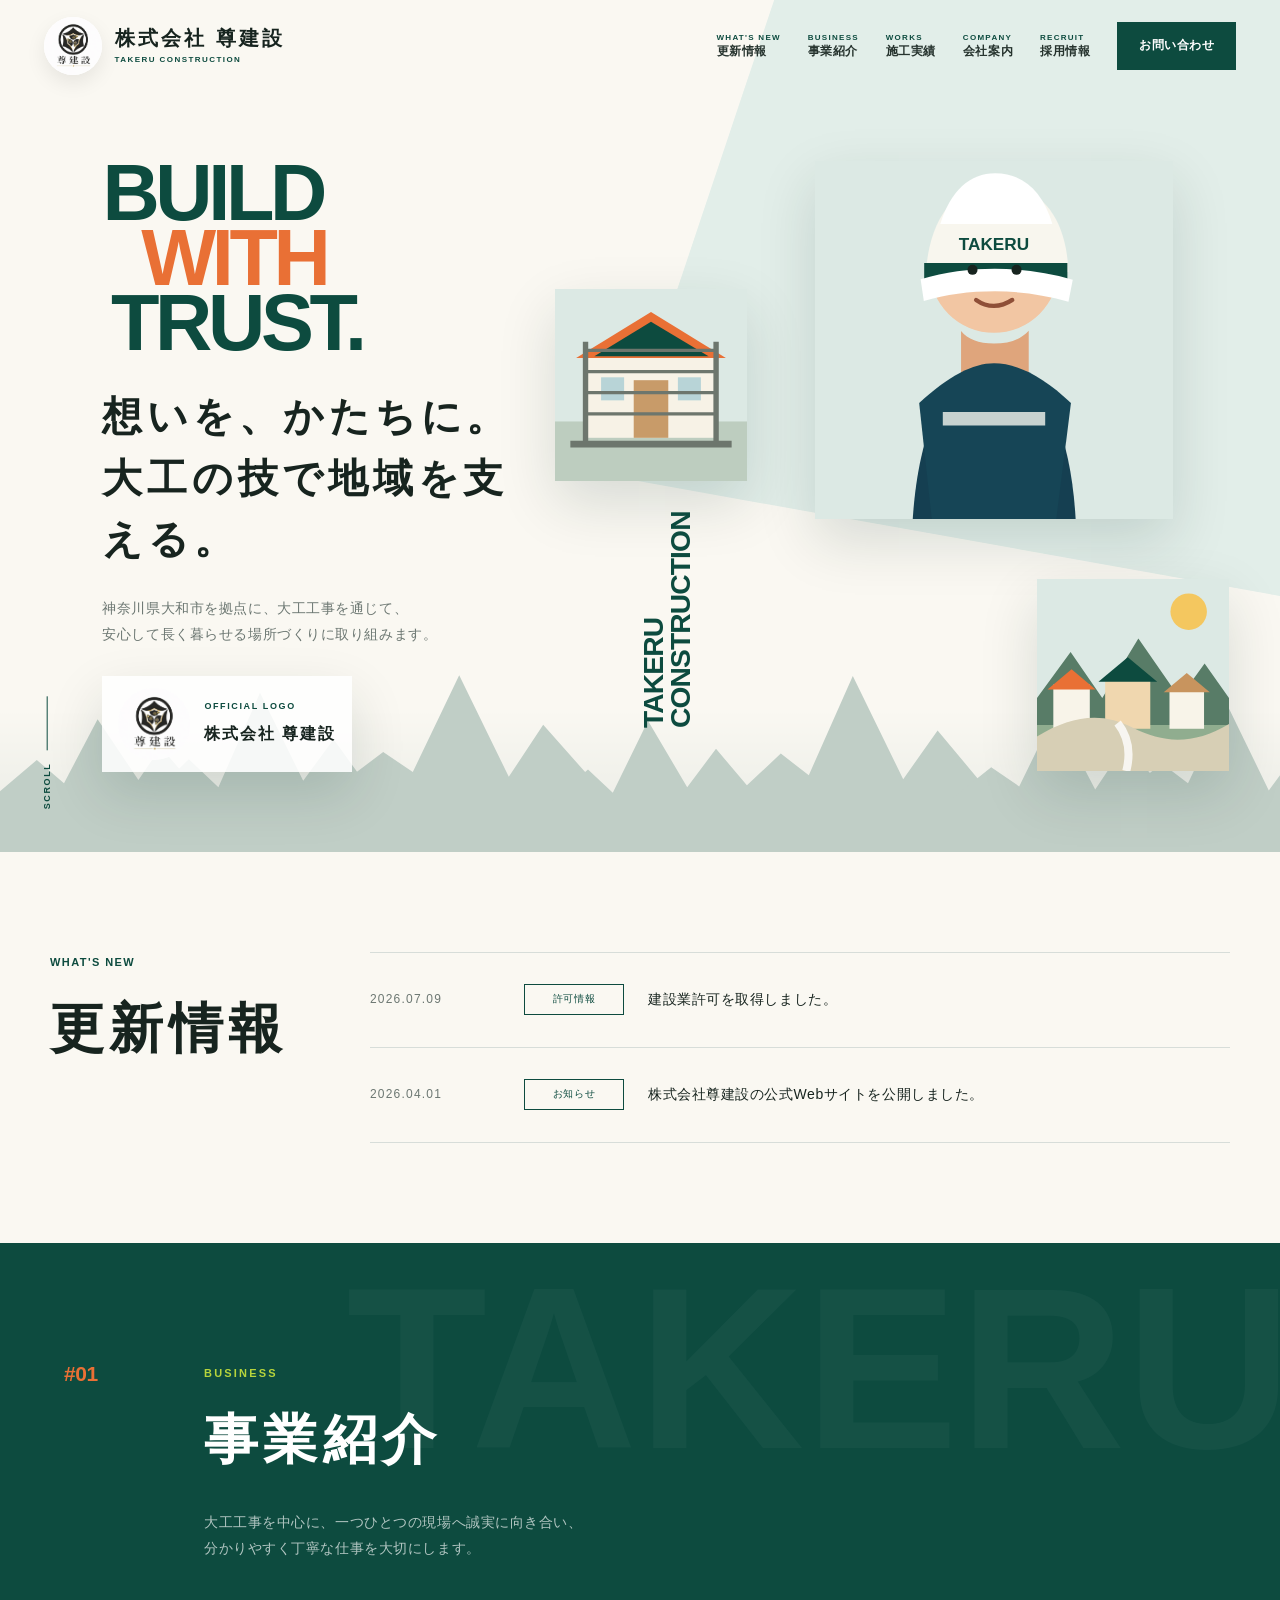
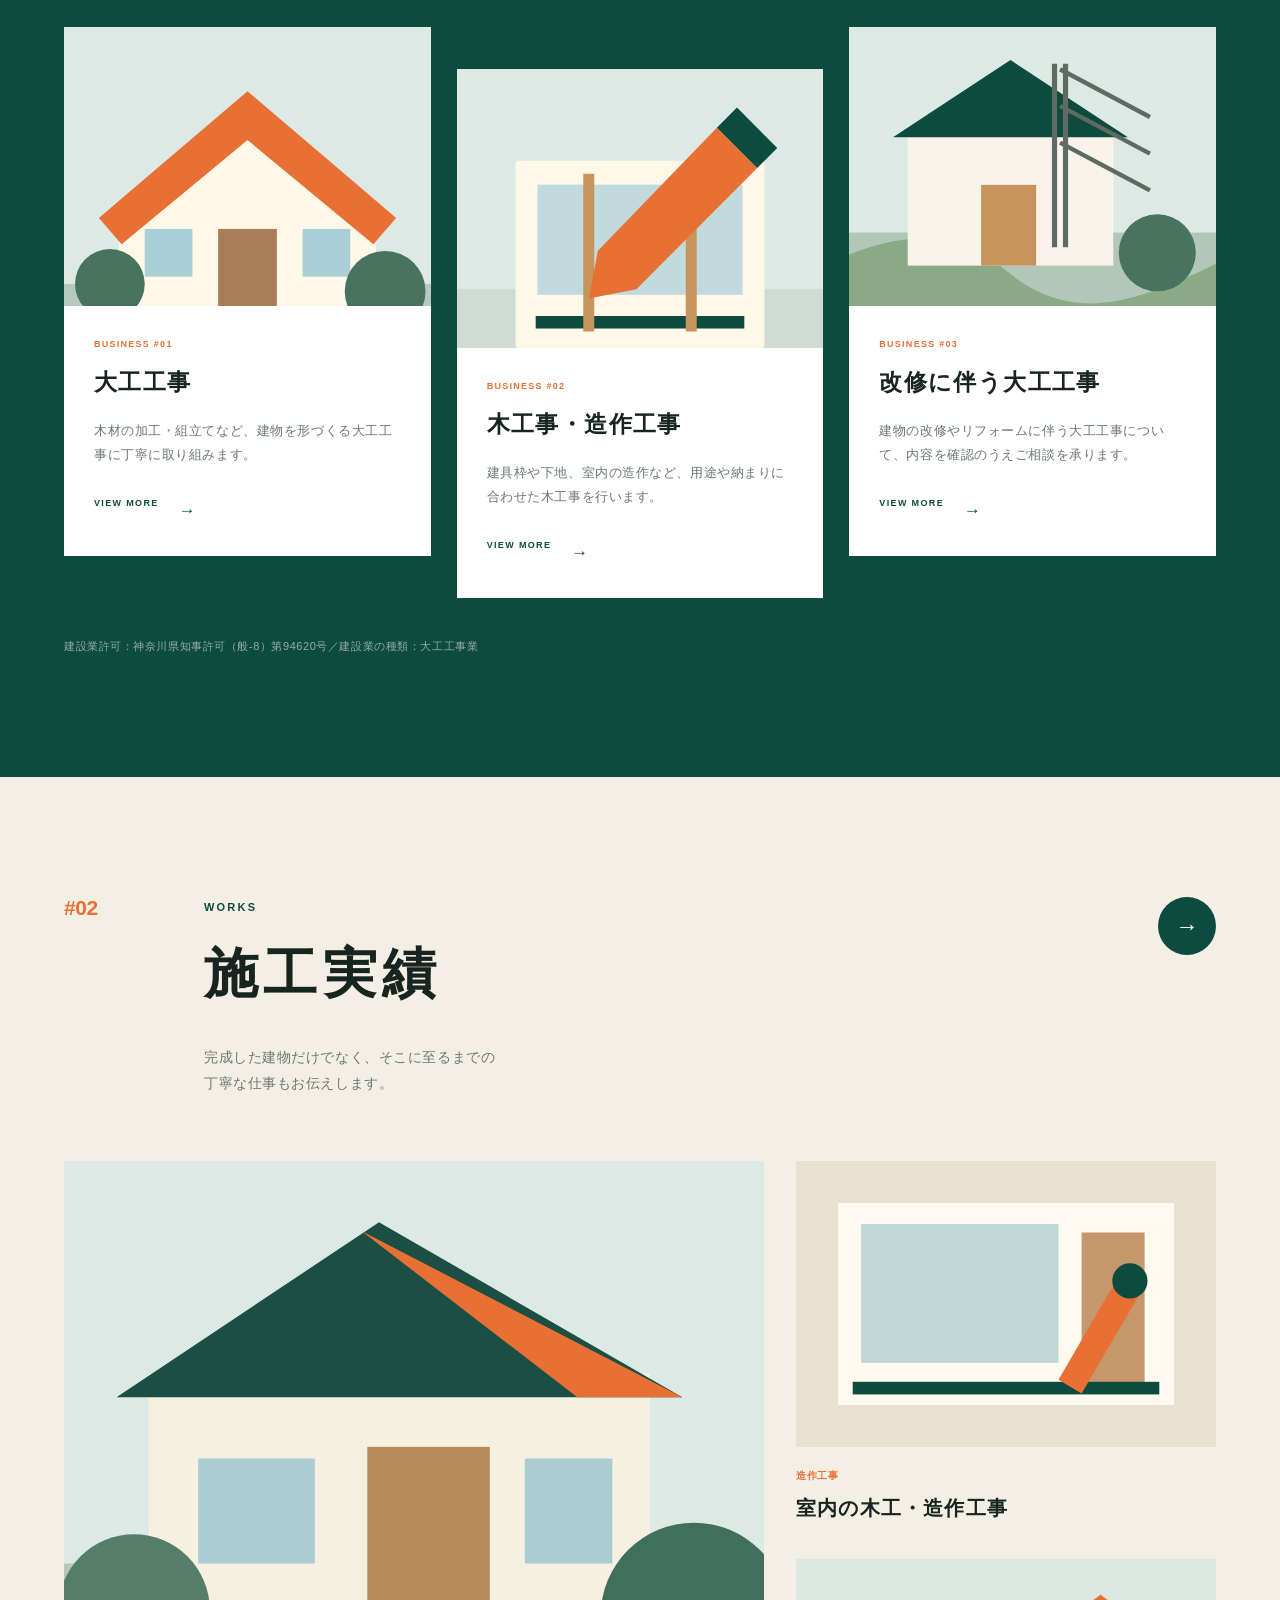
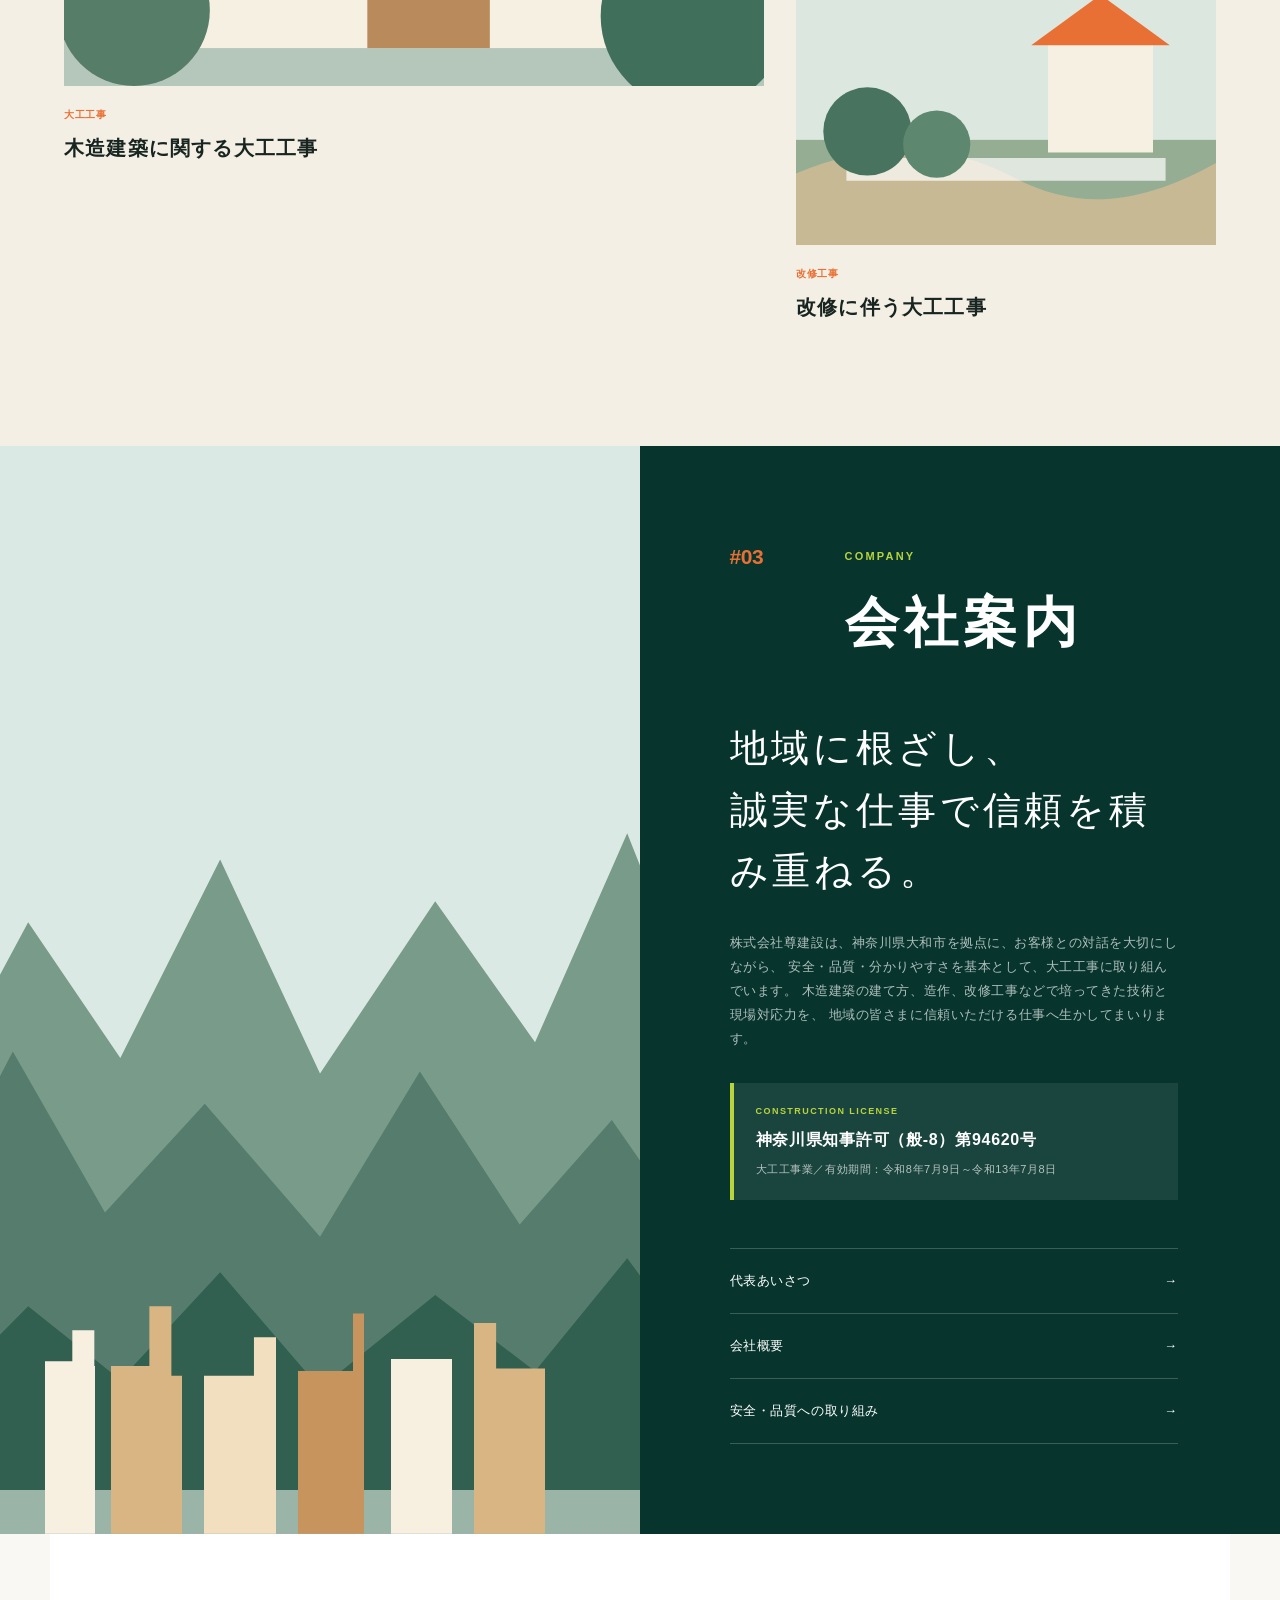
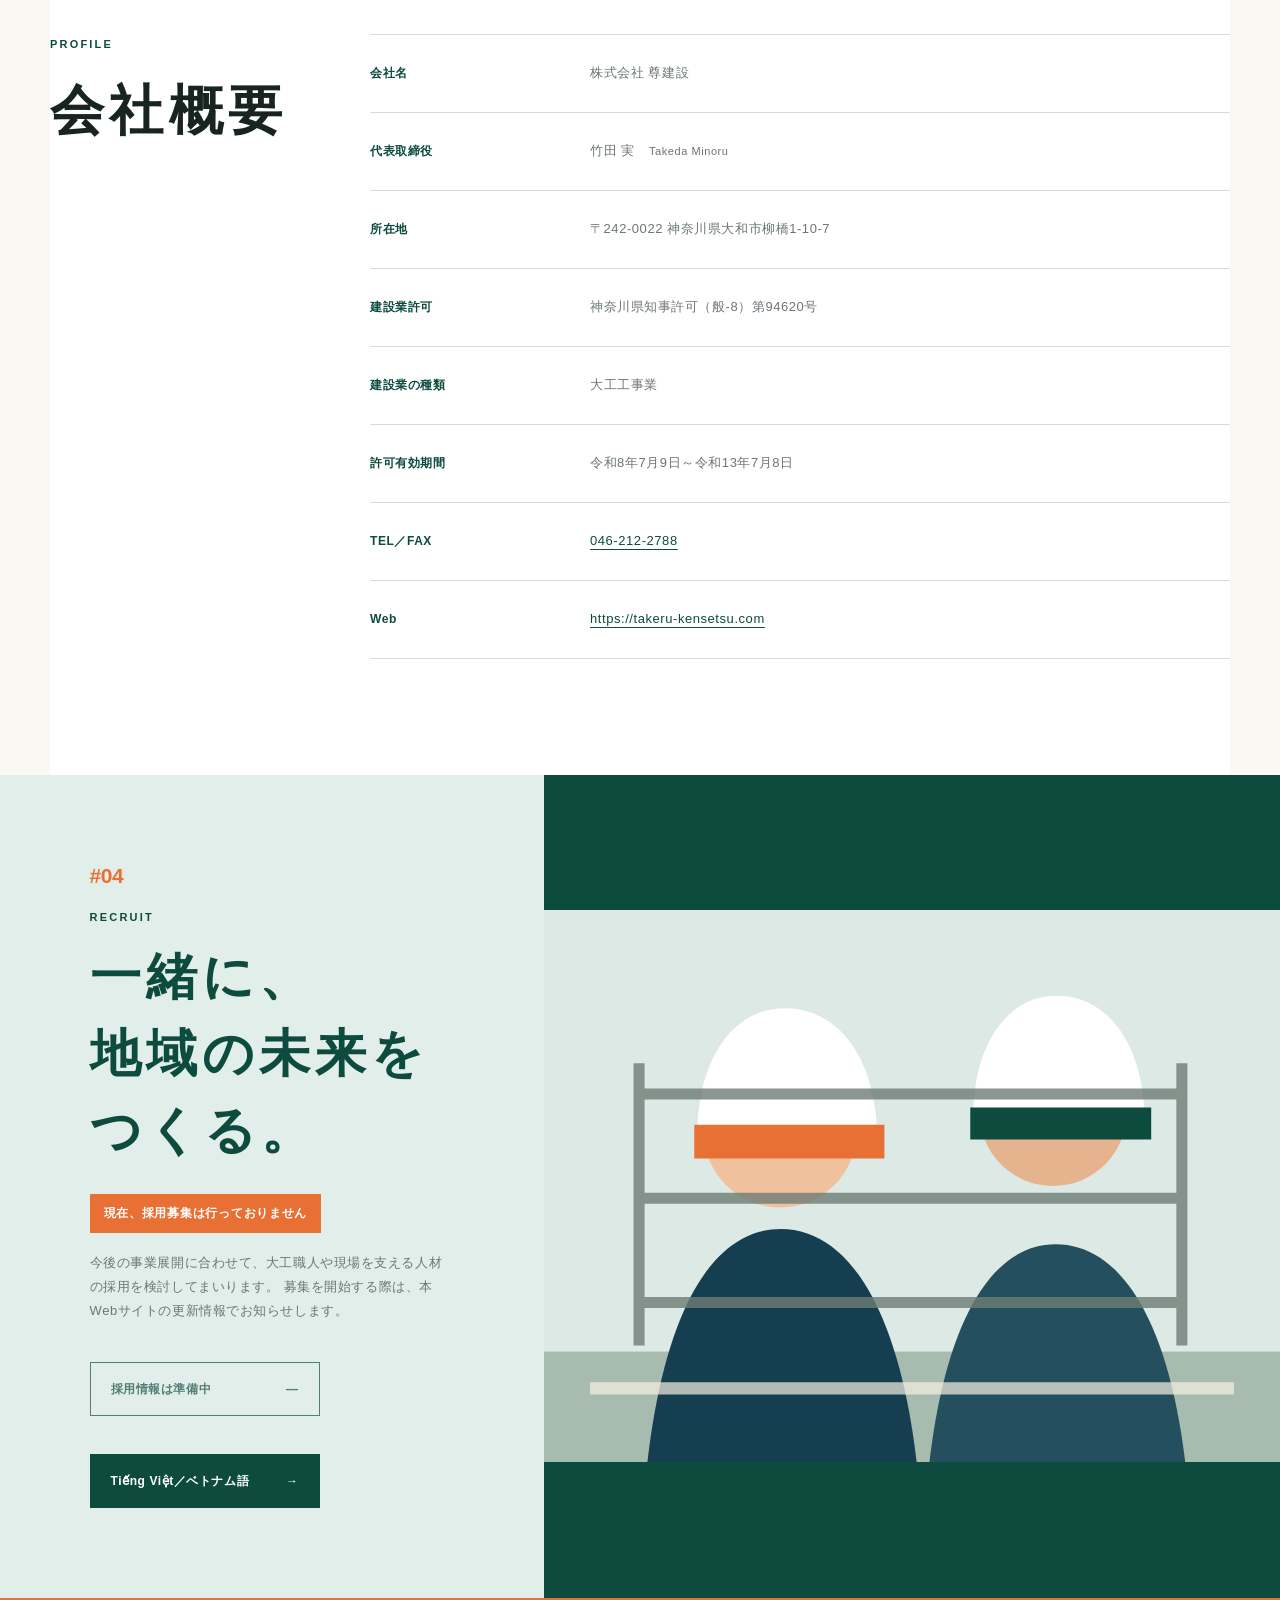
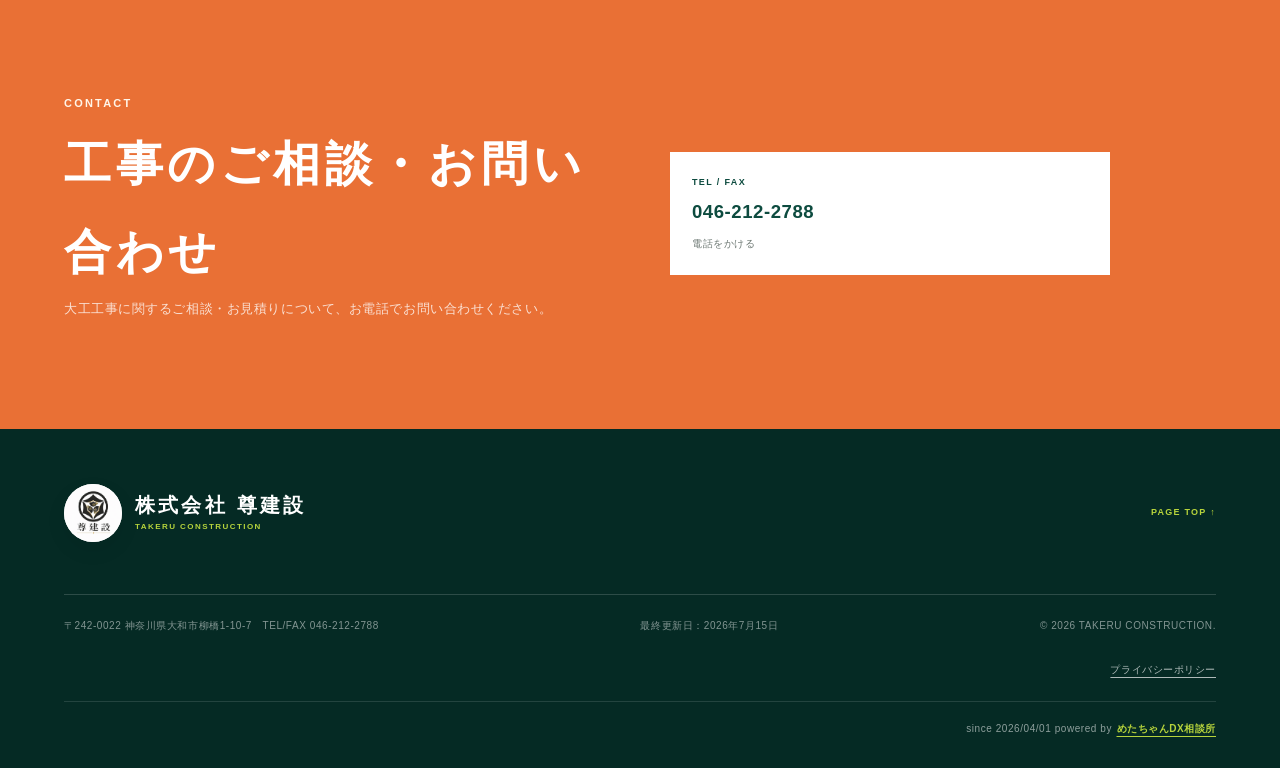
==== commit 8d93ff94: "Add files via upload" ====
--- a/index.html
+++ b/index.html
@@ -221,9 +221,6 @@
         </article>
       </div>
 
-      <p class="provisional-note dark-note">
-        ※現在はイメージ画像です。公開可能な施工写真・地域・工期・工事概要へ差し替えてください。
-      </p>
     </section>
 
     <section class="company" id="company">
@@ -350,13 +347,11 @@
     </div>
   </footer>
 
-  <script src="assets/script.js"></script>
-
   <button class="floating-page-top" type="button" data-page-top
     aria-label="ページ上部へ戻る">
     <span aria-hidden="true">↑</span>
     <small>TOP</small>
   </button>
-
+  <script src="assets/script.js" defer></script>
 </body>
 </html>
--- a/assets/style.css
+++ b/assets/style.css
@@ -1584,3 +1584,98 @@
 .news-list .news-item:nth-child(n + 6) {
   display: none;
 }
+
+
+/* Representative signature: handwritten-image style */
+.message-signature .signature-role {
+  display: block;
+  margin: 5px 0 10px;
+  color: var(--ink);
+  font-size: 13px;
+  font-weight: 700;
+  letter-spacing: .12em;
+}
+.signature-image {
+  width: min(100%, 360px);
+  display: inline-block;
+  margin: 2px 0 6px auto;
+  filter: saturate(.98) contrast(1.02);
+}
+
+
+/* Handwritten signature image with casual download deterrence */
+.signature-image-protected {
+  width: min(100%, 360px);
+  height: 96px;
+  display: inline-block;
+  margin: 2px 0 6px auto;
+  background:
+    transparent
+    url("images/president-signature-takeda-minoru.png")
+    right center / contain
+    no-repeat;
+  -webkit-user-select: none;
+  user-select: none;
+  -webkit-touch-callout: none;
+  touch-action: pan-y;
+  position: relative;
+}
+.signature-image-protected::after {
+  content: "";
+  position: absolute;
+  inset: 0;
+  background: transparent;
+}
+
+
+/* Balanced representative signature layout */
+.message-signature {
+  width: min(100%, 410px);
+  margin: 48px 0 0 auto;
+  padding: 27px 18px 0;
+  display: flex;
+  flex-direction: column;
+  align-items: center;
+  border-top: 1px solid var(--line);
+  text-align: center;
+}
+.message-signature > small {
+  margin-bottom: 3px;
+  color: var(--muted);
+  font-size: 10px;
+  font-weight: 500;
+  letter-spacing: .12em;
+}
+.message-signature .signature-role {
+  margin: 0 0 5px;
+  color: var(--ink);
+  font-size: 14px;
+  font-weight: 700;
+  letter-spacing: .14em;
+}
+.signature-image-protected {
+  width: min(92%, 315px);
+  height: 96px;
+  margin: 1px auto 2px;
+  background-position: center center;
+  background-size: contain;
+  transform: rotate(-0.4deg);
+}
+.message-signature .signature-roman {
+  margin-top: 1px;
+  color: var(--muted);
+  font-size: 10px;
+  font-weight: 400;
+  letter-spacing: .08em;
+}
+@media (max-width: 760px) {
+  .message-signature {
+    width: min(100%, 360px);
+    margin: 40px auto 0;
+    padding-inline: 10px;
+  }
+  .signature-image-protected {
+    width: min(90%, 285px);
+    height: 86px;
+  }
+}
